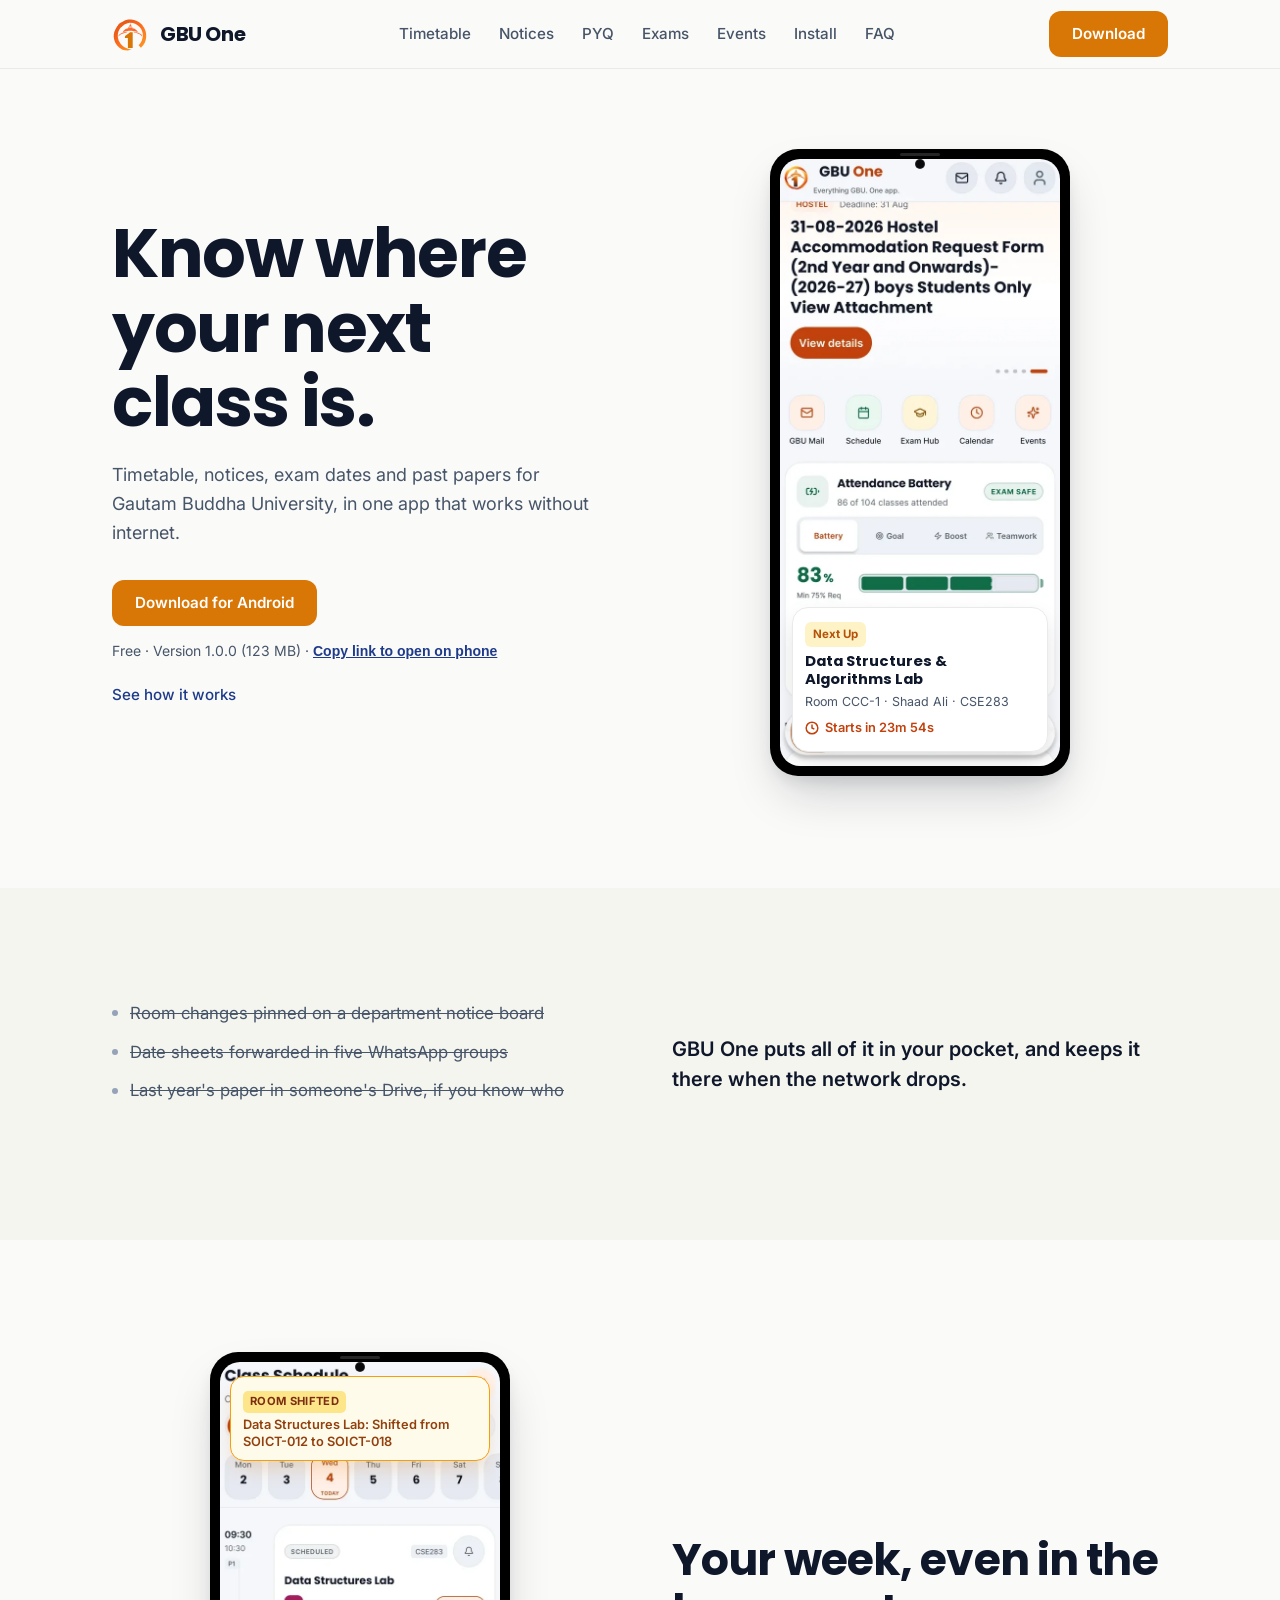
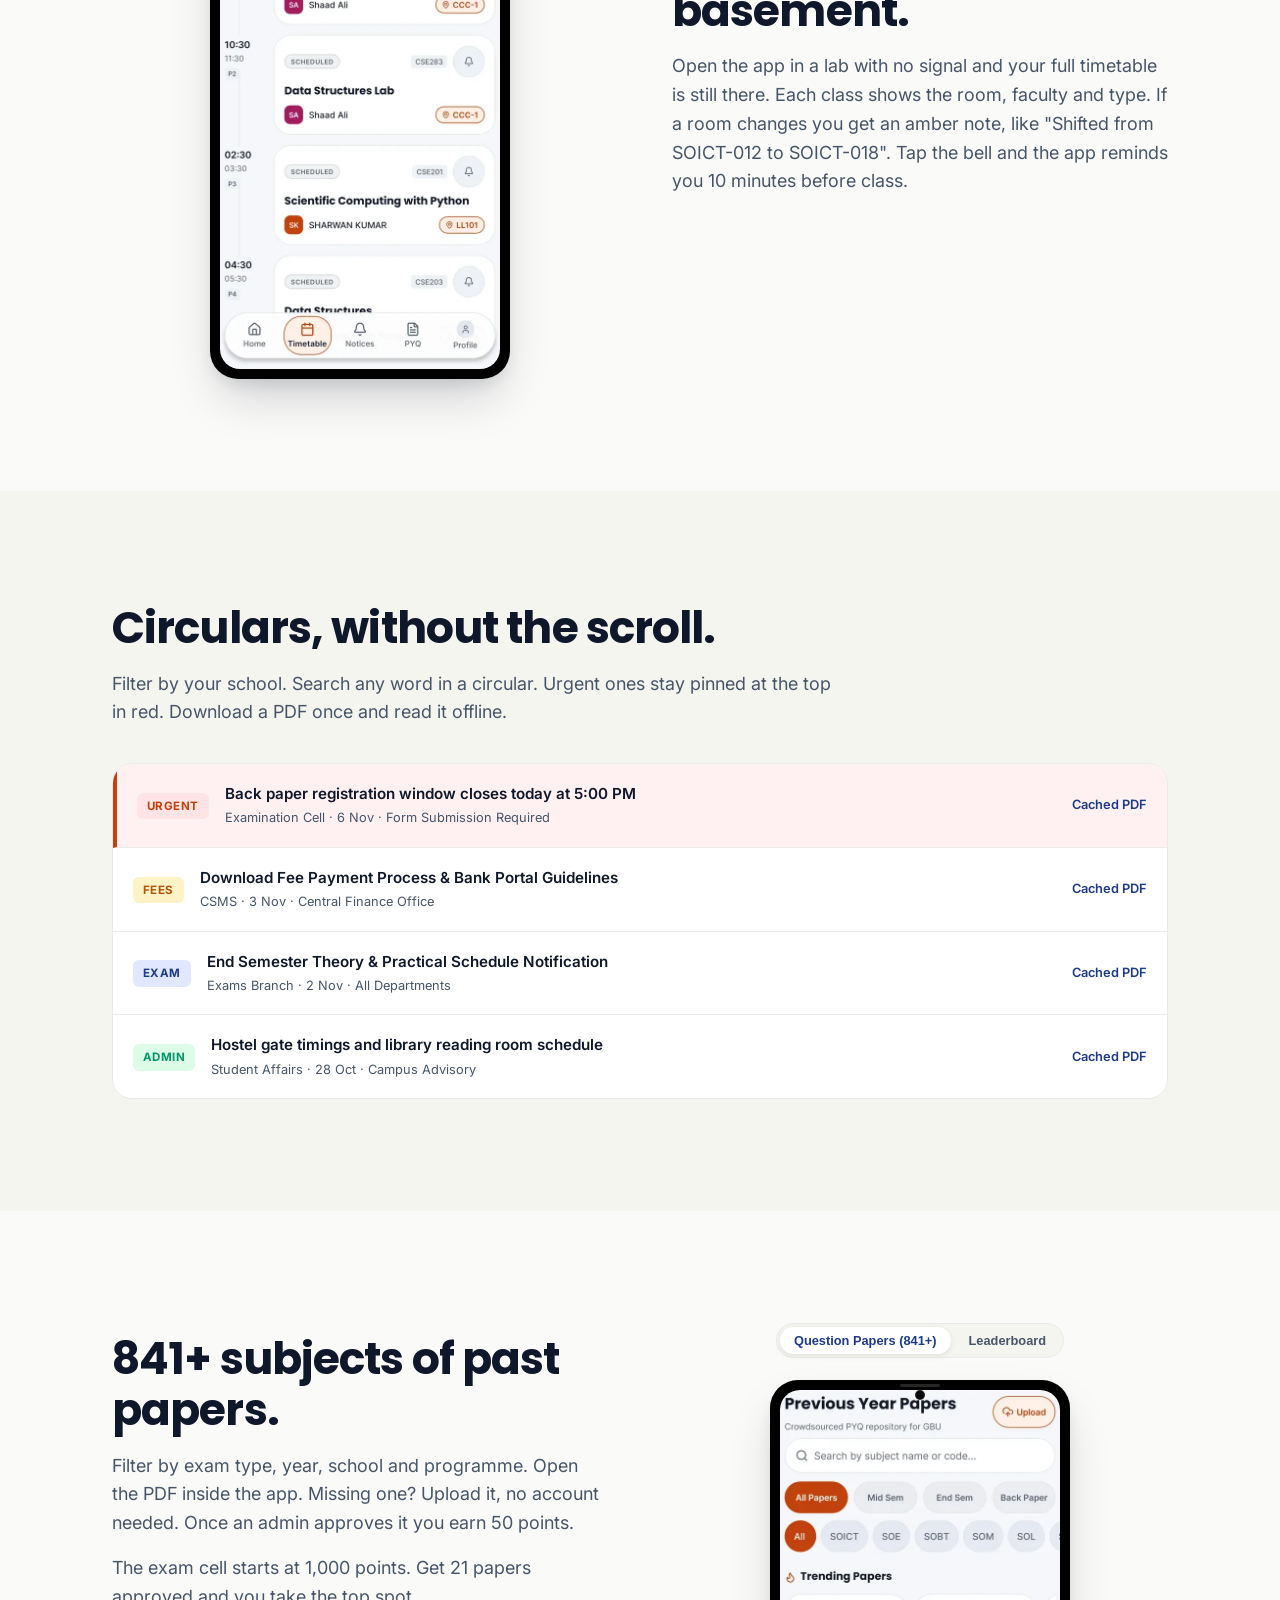
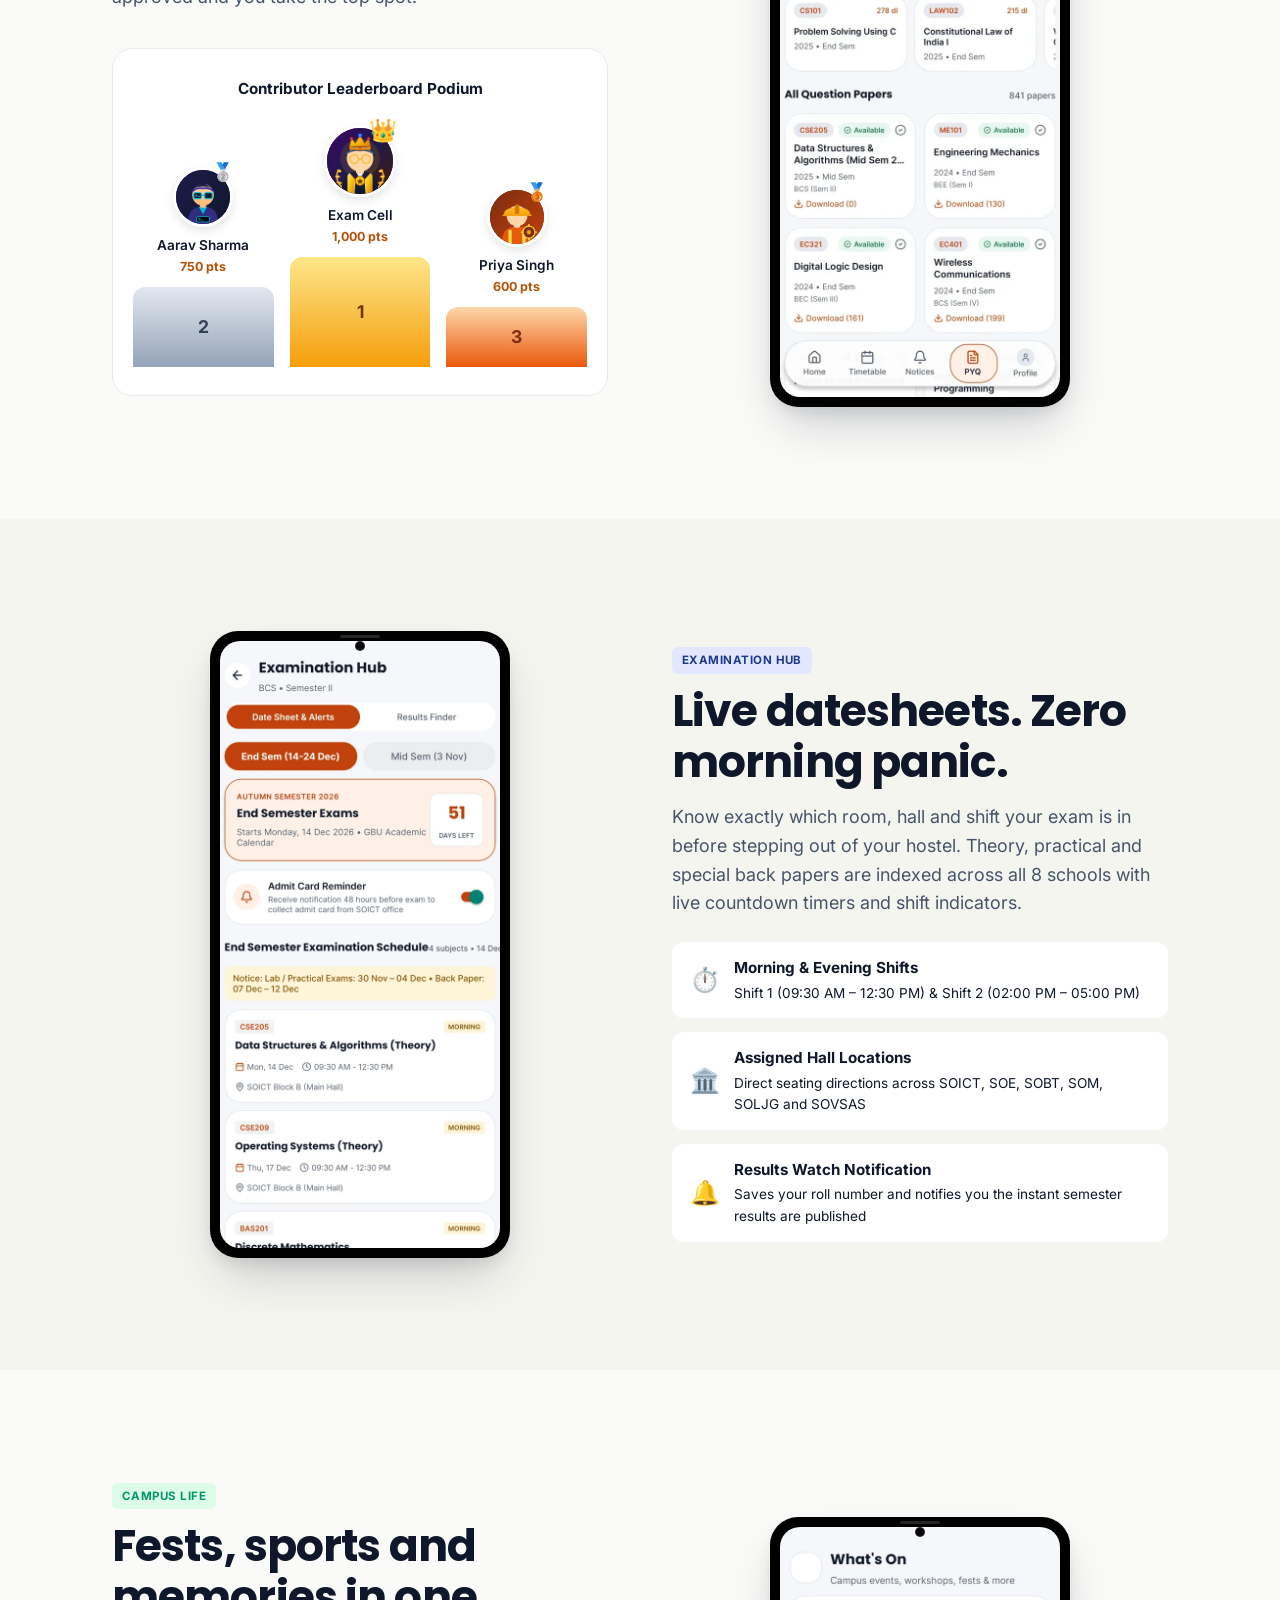
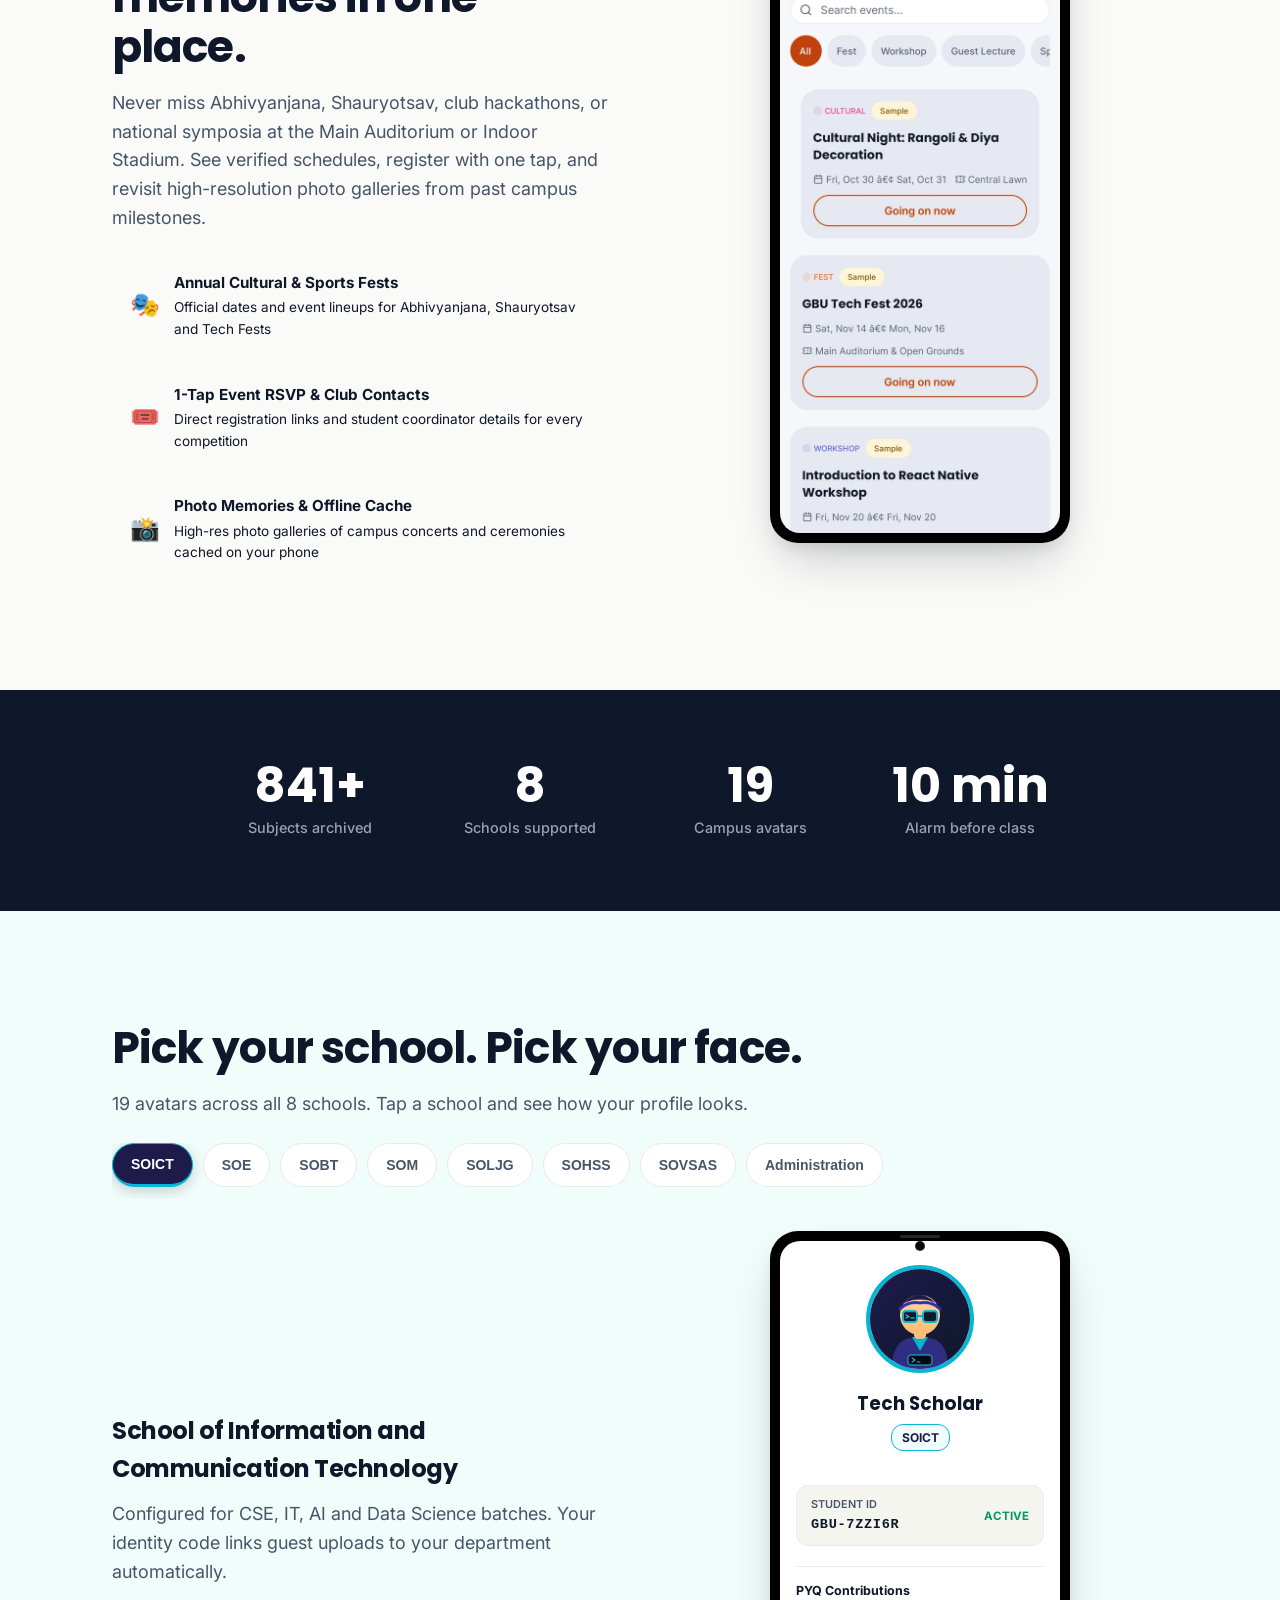
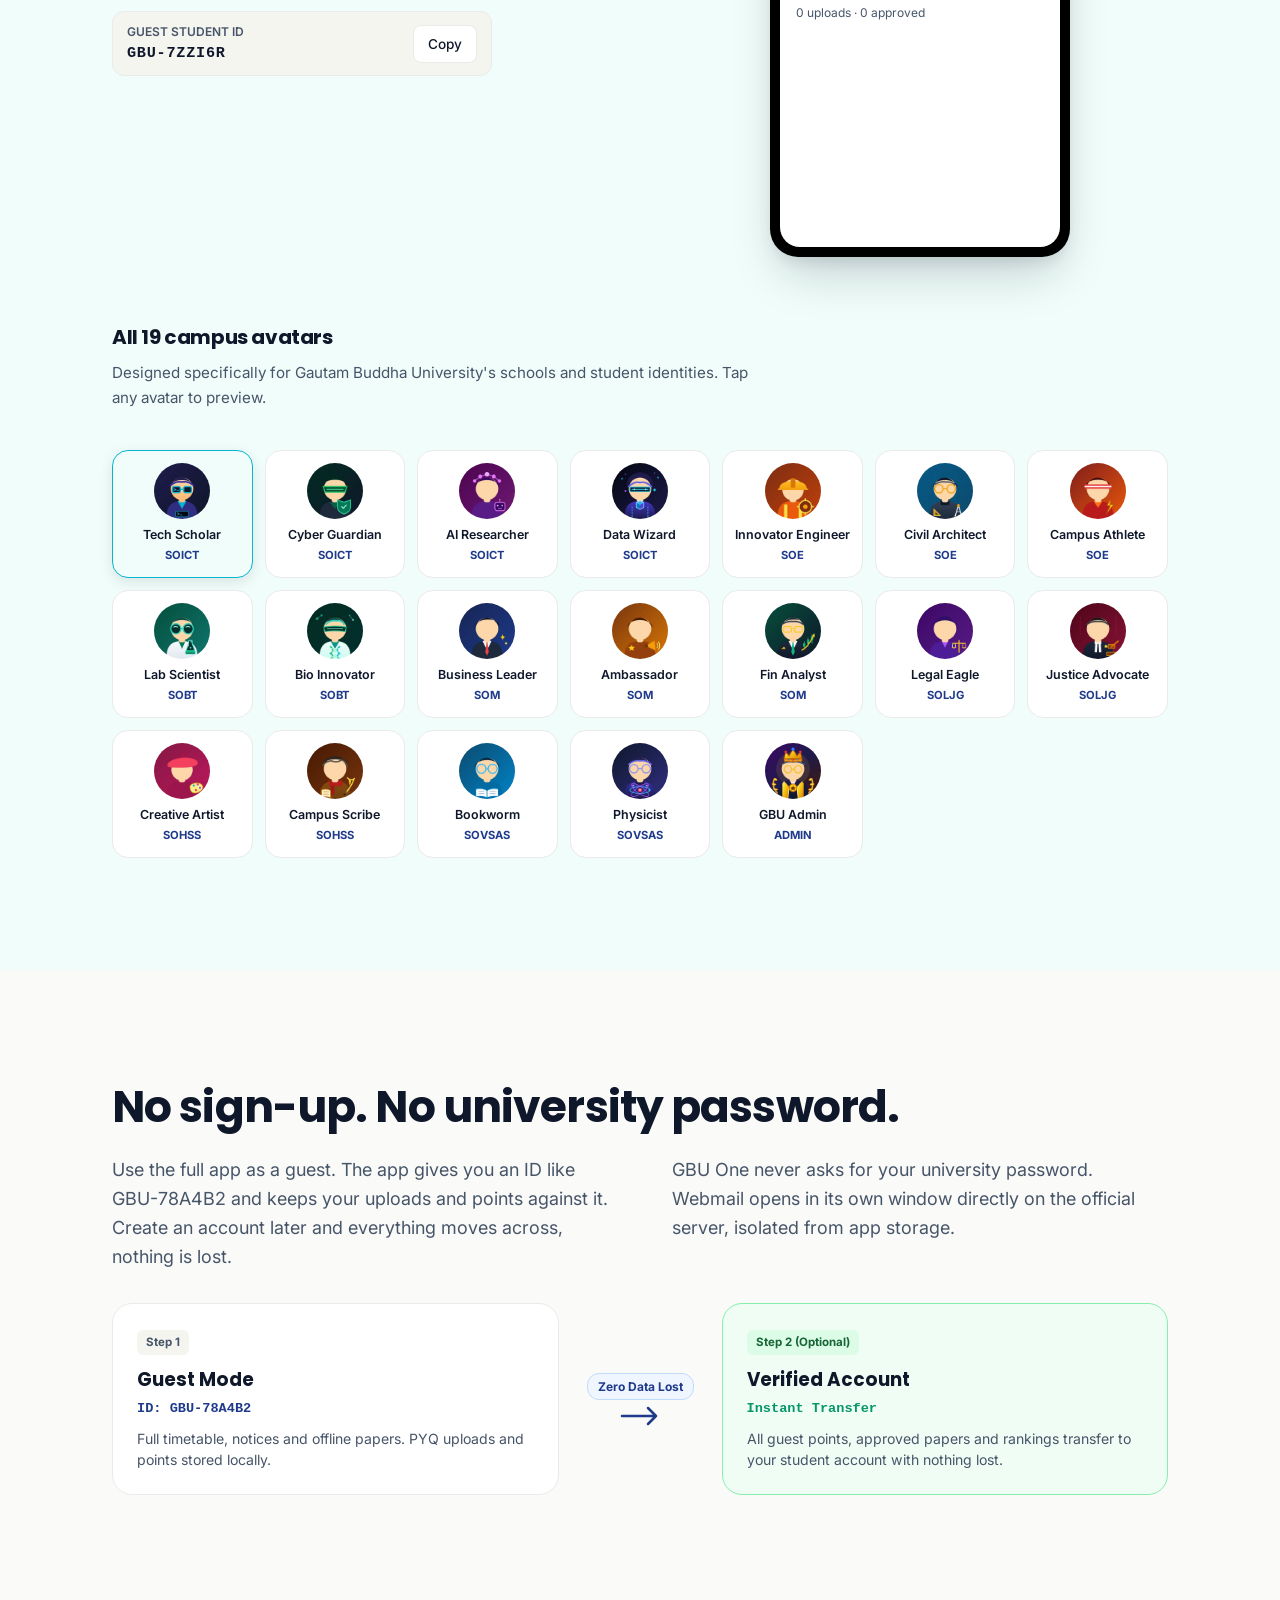
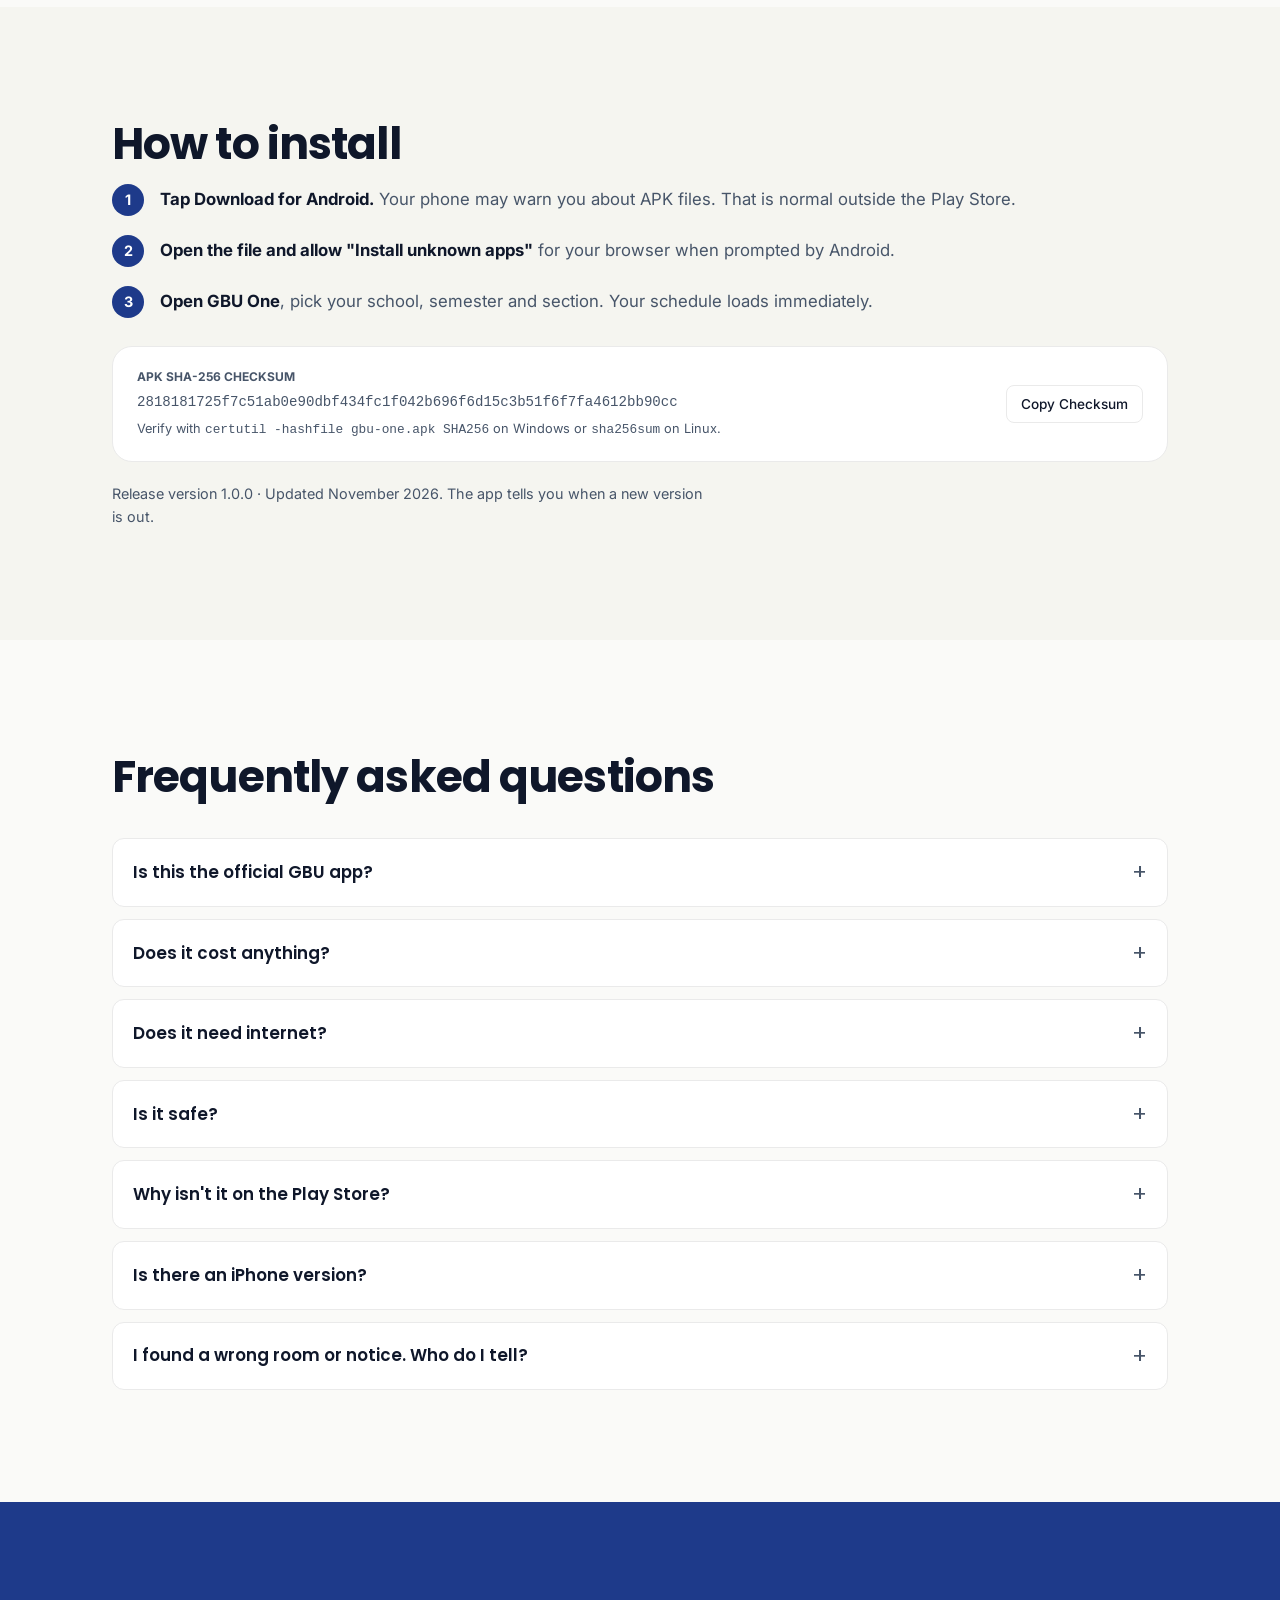
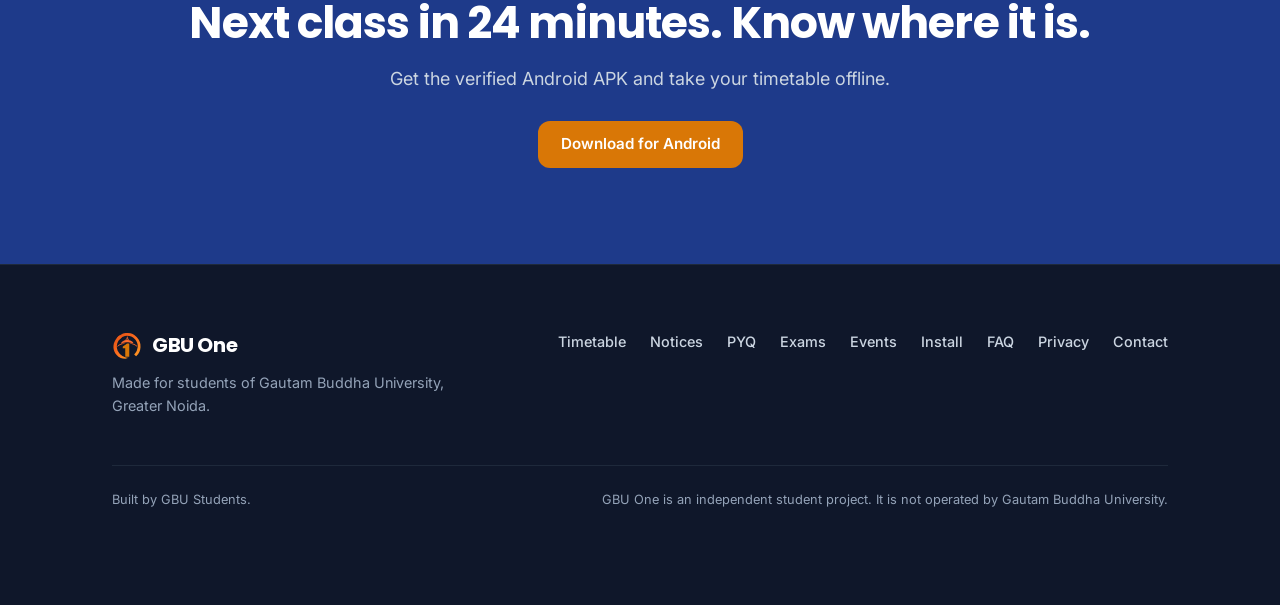
==== index.html @ 27fc6e48 "Initial commit: official GBU One responsive landing page" ====
<!DOCTYPE html>
<html lang="en">
<head>
  <meta charset="UTF-8">
  <meta name="viewport" content="width=device-width, initial-scale=1, viewport-fit=cover">
  <title>GBU One – timetable, notices and past papers for GBU students</title>
  <meta name="description" content="Timetable, notices, exam dates and past papers for Gautam Buddha University, in one offline-first Android app. Free, no sign-up needed.">
  
  <!-- Open Graph & Social -->
  <meta property="og:type" content="website">
  <meta property="og:title" content="GBU One – timetable, notices and past papers for GBU students">
  <meta property="og:description" content="Know where your next class is. Timetable, notices, exam dates and past papers for Gautam Buddha University.">
  <meta property="og:image" content="assets/og.png">
  <meta property="og:image:width" content="1200">
  <meta property="og:image:height" content="630">
  <meta name="twitter:card" content="summary_large_image">
  <meta name="twitter:title" content="GBU One – timetable, notices and past papers for GBU students">
  <meta name="twitter:description" content="Know where your next class is. Timetable, notices and past papers for GBU students that work without internet.">
  <meta name="twitter:image" content="assets/og.png">
  <meta name="theme-color" content="#0F172A">
  <link rel="icon" type="image/svg+xml" href="assets/favicon.svg">
  <link rel="apple-touch-icon" sizes="180x180" href="assets/apple-touch-icon.png">

  <!-- JSON-LD Structured Data -->
  <script type="application/ld+json">
  {
    "@context": "https://schema.org",
    "@type": "SoftwareApplication",
    "name": "GBU One",
    "operatingSystem": "Android",
    "applicationCategory": "EducationalApplication",
    "offers": {
      "@type": "Offer",
      "price": "0",
      "priceCurrency": "INR"
    },
    "description": "Student companion app for Gautam Buddha University (GBU), Greater Noida. Offline timetable, official circulars, exam dates, and past year question paper library."
  }
  </script>

  <!-- Typography: Poppins 600/700 & Inter 400/500 -->
  <link rel="preconnect" href="https://fonts.googleapis.com">
  <link rel="preconnect" href="https://fonts.gstatic.com" crossorigin>
  <link href="https://fonts.googleapis.com/css2?family=Inter:wght@400;500;600&family=Poppins:wght@600;700&display=swap" rel="stylesheet">

  <style>
    /* Design Tokens per docs/02_BRAND_AND_DESIGN_SYSTEM.md */
    :root {
      --bg: #FAFAF8;
      --bg-alt: #F5F5F0;
      --surface: #FFFFFF;
      --line: #EAEAEA;
      --ink: #0F172A;
      --ink-2: #475569;
      --ink-3: #94A3B8;
      --navy: #1E3A8A;
      --gold: #D97706;
      --gold-text: #B45309;
      --saffron: #F59E0B;
      --green: #059669;
      --brick: #C2410C;
      --school-accent: #06B6D4;
      --school-deep: #1E1B4B;
      --school-surface: #F0FDFA;
      --focus-ring: #1E3A8A;
      --radius-sm: 12px;
      --radius-card: 20px;
      --radius-phone: 28px;
      --font-heading: 'Poppins', system-ui, -apple-system, sans-serif;
      --font-body: 'Inter', system-ui, -apple-system, sans-serif;
    }

    /* CSS Reset */
    *, *::before, *::after {
      box-sizing: border-box;
      margin: 0;
      padding: 0;
    }

    html {
      scroll-behavior: smooth;
      background-color: var(--bg);
      color: var(--ink);
      font-family: var(--font-body);
      font-size: 16px;
      line-height: 1.6;
      -webkit-font-smoothing: antialiased;
      -moz-osx-font-smoothing: grayscale;
    }

    body {
      min-height: 100svh;
      overflow-x: hidden;
      background-color: var(--bg);
      display: flex;
      flex-direction: column;
    }

    /* Accessibility Skip Link */
    .skip-link {
      position: absolute;
      top: -60px;
      left: 16px;
      background: var(--navy);
      color: #FFFFFF;
      padding: 10px 18px;
      border-radius: var(--radius-sm);
      font-weight: 600;
      z-index: 9999;
      transition: top 0.2s ease;
      text-decoration: none;
    }
    .skip-link:focus {
      top: 16px;
      outline: 3px solid var(--saffron);
    }

    /* Focus States */
    a:focus-visible,
    button:focus-visible,
    summary:focus-visible,
    input:focus-visible,
    div[tabindex="0"]:focus-visible {
      outline: 3px solid var(--focus-ring);
      outline-offset: 2px;
    }

    /* Base Typography */
    h1, h2, h3 {
      font-family: var(--font-heading);
      letter-spacing: -0.02em;
      color: var(--ink);
      font-weight: 700;
      text-align: left;
    }

    h1 {
      font-size: clamp(2.5rem, 6vw, 4.25rem);
      line-height: 1.1;
      margin-bottom: 20px;
    }

    h2 {
      font-size: clamp(1.85rem, 4vw, 2.75rem);
      line-height: 1.15;
      margin-bottom: 16px;
    }

    p {
      color: var(--ink-2);
      max-width: 66ch;
      font-size: clamp(1rem, 1.8vw, 1.125rem);
      line-height: 1.6;
      text-align: left;
    }

    /* Container */
    .container {
      width: 100%;
      max-width: 1120px;
      margin-left: auto;
      margin-right: auto;
      padding-left: 20px;
      padding-right: 20px;
    }
    @media (min-width: 768px) {
      .container {
        padding-left: 32px;
        padding-right: 32px;
      }
    }

    /* Header */
    header.site-header {
      width: 100%;
      background: rgba(250, 250, 248, 0.94);
      backdrop-filter: blur(12px);
      -webkit-backdrop-filter: blur(12px);
      border-bottom: 1px solid var(--line);
      position: sticky;
      top: 0;
      z-index: 100;
    }
    .header-inner {
      display: flex;
      align-items: center;
      justify-content: space-between;
      height: 68px;
    }
    .brand-link {
      display: flex;
      align-items: center;
      gap: 12px;
      text-decoration: none;
      color: var(--ink);
    }
    .brand-logo-img {
      width: 36px;
      height: 36px;
      display: block;
    }
    .brand-name {
      font-family: var(--font-heading);
      font-weight: 700;
      font-size: 1.25rem;
      letter-spacing: -0.02em;
    }
    .nav-links {
      display: none;
      align-items: center;
      gap: 28px;
      list-style: none;
    }
    @media (min-width: 768px) {
      .nav-links {
        display: flex;
      }
    }
    .nav-links a {
      text-decoration: none;
      color: var(--ink-2);
      font-size: 0.95rem;
      font-weight: 500;
      transition: color 0.15s ease;
    }
    .nav-links a:hover {
      color: var(--navy);
    }
    .header-cta {
      display: flex;
      align-items: center;
      gap: 12px;
    }

    /* Buttons */
    .btn {
      display: inline-flex;
      align-items: center;
      justify-content: center;
      min-height: 44px;
      padding: 10px 22px;
      border-radius: var(--radius-sm);
      font-family: var(--font-body);
      font-size: 0.95rem;
      font-weight: 600;
      text-decoration: none;
      cursor: pointer;
      border: 1px solid transparent;
      transition: transform 120ms ease, background-color 120ms ease, opacity 120ms ease;
      user-select: none;
    }
    .btn:active {
      transform: scale(0.98);
    }
    .btn-gold {
      background-color: var(--gold);
      color: #FFFFFF;
    }
    .btn-gold:hover {
      background-color: var(--gold-text);
    }
    .btn-navy {
      background-color: var(--navy);
      color: #FFFFFF;
    }
    .btn-navy:hover {
      background-color: #172554;
    }
    .btn-ghost {
      background: transparent;
      border-color: var(--line);
      color: var(--navy);
    }
    .btn-ghost:hover {
      background: var(--bg-alt);
    }
    .btn-copy {
      min-height: 38px;
      padding: 6px 14px;
      font-size: 0.85rem;
      border-radius: 8px;
      background: #FFFFFF;
      border: 1px solid var(--line);
      color: var(--ink);
      font-weight: 500;
    }
    .btn-copy:hover {
      background: var(--bg-alt);
    }

    /* Layout Sections */
    section {
      padding-top: clamp(64px, 10vw, 112px);
      padding-bottom: clamp(64px, 10vw, 112px);
      position: relative;
    }
    .section-alt {
      background-color: var(--bg-alt);
    }

    /* 2-Column Split */
    .grid-split {
      display: grid;
      grid-template-columns: 1fr;
      gap: 40px;
      align-items: center;
    }
    @media (min-width: 900px) {
      .grid-split {
        grid-template-columns: 1fr 1fr;
        gap: 64px;
      }
      .grid-split.reverse-desktop > .split-text {
        order: 2;
      }
      .grid-split.reverse-desktop > .split-visual {
        order: 1;
      }
    }

    /* Hero Section */
    .hero-section {
      padding-top: clamp(40px, 8vw, 80px);
      padding-bottom: clamp(64px, 10vw, 112px);
    }
    .hero-meta {
      margin-top: 14px;
      font-size: 0.875rem;
      color: var(--ink-2);
    }
    .hero-sublinks {
      margin-top: 20px;
    }
    .hero-sublinks a {
      color: var(--navy);
      text-decoration: none;
      font-weight: 500;
      font-size: 0.95rem;
    }
    .hero-sublinks a:hover {
      text-decoration: underline;
    }

    /* Native Android CSS Phone Mockup */
    .phone-mockup-wrapper {
      display: flex;
      justify-content: center;
      align-items: center;
      width: 100%;
    }
    .phone-mockup {
      width: 100%;
      max-width: 300px;
      background: #000000;
      border-radius: var(--radius-phone);
      padding: 10px;
      box-shadow: 0 24px 50px -12px rgba(15, 23, 42, 0.22), 0 8px 16px -4px rgba(15, 23, 42, 0.1);
      position: relative;
    }
    .phone-speaker {
      position: absolute;
      top: 4px;
      left: 50%;
      transform: translateX(-50%);
      width: 40px;
      height: 3px;
      background: #262626;
      border-radius: 2px;
      z-index: 30;
      pointer-events: none;
    }
    .phone-notch {
      position: absolute;
      top: 10px;
      left: 50%;
      transform: translateX(-50%);
      width: 10px;
      height: 10px;
      background: #09090b;
      border: 1px solid rgba(255, 255, 255, 0.12);
      border-radius: 50%;
      z-index: 30;
      pointer-events: none;
    }
    .phone-screen {
      background: var(--surface);
      border-radius: calc(var(--radius-phone) - 8px);
      overflow: hidden;
      aspect-ratio: 9 / 19.5;
      display: flex;
      flex-direction: column;
      position: relative;
    }
    .phone-screen img {
      width: 100%;
      height: 100%;
      object-fit: cover;
      display: block;
    }

    /* Dynamic Hero Next Up Overlay Card */
    .next-up-overlay {
      position: absolute;
      bottom: 14px;
      left: 12px;
      right: 12px;
      background: #FFFFFF;
      border: 1px solid var(--line);
      border-radius: 16px;
      padding: 12px;
      box-shadow: 0 10px 25px -4px rgba(0, 0, 0, 0.15);
      z-index: 25;
      text-align: left;
    }
    .next-up-badge {
      display: inline-block;
      font-size: 0.72rem;
      font-weight: 700;
      color: var(--gold-text);
      background: #FEF3C7;
      padding: 3px 8px;
      border-radius: 6px;
      margin-bottom: 6px;
    }
    .next-up-title {
      font-family: var(--font-heading);
      font-size: 0.92rem;
      font-weight: 700;
      color: var(--ink);
      line-height: 1.2;
    }
    .next-up-meta {
      font-size: 0.78rem;
      color: var(--ink-2);
      margin-top: 4px;
    }
    .next-up-timer {
      font-family: var(--font-body);
      font-size: 0.8rem;
      font-weight: 600;
      color: var(--brick);
      margin-top: 6px;
      display: flex;
      align-items: center;
      gap: 6px;
    }

    /* Shifted Room Callout Overlay in Section 4 */
    .room-shift-callout {
      position: absolute;
      top: 14px;
      left: 10px;
      right: 10px;
      background: #FFFBEB;
      border: 1.5px solid var(--saffron);
      border-radius: 14px;
      padding: 10px 12px;
      box-shadow: 0 10px 20px -3px rgba(217, 119, 6, 0.22);
      z-index: 25;
      text-align: left;
    }
    .shift-tag {
      display: inline-block;
      font-size: 0.7rem;
      font-weight: 700;
      color: #7C2D12;
      background: #FDE68A;
      padding: 2px 7px;
      border-radius: 5px;
      text-transform: uppercase;
      letter-spacing: 0.03em;
      margin-bottom: 4px;
    }
    .shift-text {
      font-size: 0.8rem;
      font-weight: 600;
      color: #92400E;
      line-height: 1.3;
    }

    /* Section 3: Where things were */
    .problem-list {
      list-style: none;
      margin-bottom: 24px;
    }
    .problem-item {
      font-size: 1.05rem;
      color: var(--ink-2);
      text-decoration: line-through;
      margin-bottom: 12px;
      display: flex;
      align-items: center;
      gap: 12px;
    }
    .problem-item::before {
      content: "";
      width: 6px;
      height: 6px;
      border-radius: 50%;
      background: var(--ink-3);
      flex-shrink: 0;
    }
    .resolution-callout {
      font-size: 1.25rem;
      font-weight: 600;
      color: var(--ink);
      line-height: 1.5;
    }

    /* Section 5: Notices Table List */
    .notices-table-wrapper {
      margin-top: 36px;
      background: #FFFFFF;
      border: 1px solid var(--line);
      border-radius: var(--radius-card);
      overflow: hidden;
    }
    .notice-row {
      display: grid;
      grid-template-columns: auto 1fr auto;
      gap: 16px;
      align-items: center;
      padding: 18px 20px;
      border-bottom: 1px solid var(--line);
      text-align: left;
    }
    .notice-row:last-child {
      border-bottom: none;
    }
    .notice-row.urgent {
      background: #FFF1F2;
      border-left: 4px solid var(--brick);
    }
    .tag-badge {
      display: inline-block;
      font-size: 0.72rem;
      font-weight: 700;
      padding: 4px 10px;
      border-radius: 6px;
      text-transform: uppercase;
      letter-spacing: 0.04em;
    }
    .tag-urgent {
      background: #FFE4E6;
      color: var(--brick);
    }
    .tag-exam {
      background: #E0E7FF;
      color: var(--navy);
    }
    .tag-fee {
      background: #FEF3C7;
      color: var(--gold-text);
    }
    .tag-admin {
      background: #DCFCE7;
      color: var(--green);
    }
    .notice-title {
      font-weight: 600;
      color: var(--ink);
      font-size: 0.95rem;
    }
    .notice-meta {
      font-size: 0.8rem;
      color: var(--ink-2);
      margin-top: 2px;
    }
    .notice-action {
      font-size: 0.8rem;
      font-weight: 600;
      color: var(--navy);
      white-space: nowrap;
    }

    /* Section 6: Screen Switcher & PYQ Leaderboard Podium Graphic */
    .screen-toggle-pill {
      display: inline-flex;
      background: var(--bg-alt);
      border: 1px solid var(--line);
      border-radius: 20px;
      padding: 3px;
      gap: 4px;
      margin-bottom: 8px;
    }
    .screen-tab {
      border: none;
      background: transparent;
      padding: 6px 14px;
      border-radius: 16px;
      font-size: 0.8rem;
      font-weight: 600;
      color: var(--ink-2);
      cursor: pointer;
      transition: all 150ms ease;
    }
    .screen-tab.active {
      background: #FFFFFF;
      color: var(--navy);
      box-shadow: 0 2px 6px rgba(0, 0, 0, 0.08);
    }
    .podium-container {
      margin-top: 36px;
      background: #FFFFFF;
      border: 1px solid var(--line);
      border-radius: var(--radius-card);
      padding: 28px 20px;
      text-align: center;
    }
    .podium-row {
      display: flex;
      justify-content: center;
      align-items: flex-end;
      gap: 16px;
      margin-top: 24px;
    }
    .podium-step {
      display: flex;
      flex-direction: column;
      align-items: center;
      flex: 1;
      max-width: 150px;
    }
    .podium-avatar {
      width: 60px;
      height: 60px;
      border-radius: 50%;
      border: 3px solid #FFFFFF;
      box-shadow: 0 4px 10px rgba(0,0,0,0.1);
      margin-bottom: 8px;
      position: relative;
    }
    .podium-crown {
      position: absolute;
      top: -12px;
      right: -4px;
      font-size: 1.1rem;
    }
    .podium-name {
      font-size: 0.85rem;
      font-weight: 600;
      color: var(--ink);
      white-space: nowrap;
      overflow: hidden;
      text-overflow: ellipsis;
      max-width: 100%;
    }
    .podium-pts {
      font-size: 0.78rem;
      font-weight: 700;
      color: var(--gold-text);
    }
    .podium-bar {
      width: 100%;
      border-radius: 12px 12px 0 0;
      margin-top: 10px;
      display: flex;
      align-items: center;
      justify-content: center;
      font-weight: 700;
      font-size: 1.1rem;
    }
    .podium-bar.gold {
      height: 110px;
      background: linear-gradient(180deg, #FDE68A 0%, #F59E0B 100%);
      color: #78350F;
    }
    .podium-bar.silver {
      height: 80px;
      background: linear-gradient(180deg, #E2E8F0 0%, #94A3B8 100%);
      color: #334155;
    }
    .podium-bar.bronze {
      height: 60px;
      background: linear-gradient(180deg, #FED7AA 0%, #EA580C 100%);
      color: #7C2D12;
    }

    /* Section 7: Facts Band */
    .facts-band {
      background-color: var(--ink);
      color: #F8FAFC;
      text-align: center;
      padding-top: clamp(48px, 6vw, 72px);
      padding-bottom: clamp(48px, 6vw, 72px);
    }
    .facts-grid {
      display: grid;
      grid-template-columns: repeat(2, 1fr);
      gap: 32px 20px;
      max-width: 860px;
      margin: 0 auto;
    }
    @media (min-width: 768px) {
      .facts-grid {
        grid-template-columns: repeat(4, 1fr);
      }
    }
    .fact-item {
      text-align: center;
    }
    .fact-number {
      font-family: var(--font-heading);
      font-size: clamp(2rem, 4vw, 3rem);
      font-weight: 700;
      color: #FFFFFF;
      line-height: 1;
      margin-bottom: 6px;
    }
    .fact-label {
      font-size: 0.9rem;
      color: #94A3B8;
      font-weight: 500;
    }

    /* Section 8: Interactive School & Avatar Picker (The Memorable Moment) */
    .school-picker-section {
      background-color: var(--school-surface);
      transition: background-color 250ms ease;
    }
    .school-chips-container {
      display: flex;
      gap: 10px;
      overflow-x: auto;
      padding-bottom: 12px;
      scroll-snap-type: x mandatory;
      -webkit-overflow-scrolling: touch;
      margin-top: 24px;
      margin-bottom: 32px;
    }
    .school-chip {
      scroll-snap-align: start;
      white-space: nowrap;
      padding: 10px 18px;
      min-height: 44px;
      border-radius: 24px;
      background: #FFFFFF;
      border: 1px solid var(--line);
      font-size: 0.875rem;
      font-weight: 600;
      color: var(--ink-2);
      cursor: pointer;
      transition: all 250ms ease;
      display: inline-flex;
      align-items: center;
      gap: 8px;
    }
    .school-chip:hover {
      border-color: var(--school-accent);
      color: var(--ink);
    }
    /* WCAG AA/AAA High Contrast active state: Deep background + white text + accent border */
    .school-chip.active {
      background: var(--school-deep);
      color: #FFFFFF;
      border-color: var(--school-accent);
      border-bottom: 3px solid var(--school-accent);
      box-shadow: 0 4px 14px rgba(0, 0, 0, 0.18);
    }
    .school-chip:focus-visible {
      outline: 3px solid var(--navy);
    }

    /* Profile Card Inside Phone */
    .phone-profile-card {
      padding: 24px 16px;
      display: flex;
      flex-direction: column;
      align-items: center;
      height: 100%;
      background: #FFFFFF;
      text-align: center;
    }
    .profile-avatar-display {
      width: 108px;
      height: 108px;
      border-radius: 50%;
      border: 4px solid var(--school-accent);
      transition: border-color 250ms ease;
      overflow: hidden;
      margin-bottom: 16px;
      background: var(--bg-alt);
    }
    .profile-avatar-display img {
      width: 100%;
      height: 100%;
      object-fit: cover;
    }
    .profile-name {
      font-family: var(--font-heading);
      font-size: 1.15rem;
      font-weight: 700;
      color: var(--ink);
    }
    .profile-school-badge {
      font-size: 0.75rem;
      font-weight: 700;
      color: var(--school-deep);
      background: var(--school-surface);
      border: 1px solid var(--school-accent);
      padding: 3px 10px;
      border-radius: 12px;
      margin-top: 6px;
      margin-bottom: 18px;
      transition: all 250ms ease;
    }
    .student-id-box {
      width: 100%;
      background: var(--bg-alt);
      border: 1px solid var(--line);
      border-radius: 12px;
      padding: 10px 14px;
      display: flex;
      align-items: center;
      justify-content: space-between;
      gap: 8px;
    }
    .student-id-text {
      font-family: monospace;
      font-size: 0.95rem;
      font-weight: 700;
      letter-spacing: 0.05em;
      color: var(--ink);
    }

    /* Avatars Overview Grid - Interactive */
    .avatars-overview-grid {
      display: grid;
      grid-template-columns: repeat(auto-fill, minmax(130px, 1fr));
      gap: 12px;
      margin-top: 40px;
    }
    .avatar-mini-card {
      background: #FFFFFF;
      border: 1.5px solid var(--line);
      border-radius: 16px;
      padding: 12px 8px;
      text-align: center;
      display: flex;
      flex-direction: column;
      align-items: center;
      cursor: pointer;
      transition: transform 140ms ease, border-color 140ms ease, box-shadow 140ms ease;
    }
    .avatar-mini-card:hover {
      transform: translateY(-2px);
      border-color: var(--school-accent);
      box-shadow: 0 6px 16px rgba(0, 0, 0, 0.08);
    }
    .avatar-mini-card:active {
      transform: scale(0.97);
    }
    .avatar-mini-card.active {
      border-color: var(--school-accent);
      background: var(--school-surface);
      box-shadow: 0 4px 14px rgba(0, 0, 0, 0.1);
    }
    .avatar-mini-card img {
      width: 56px;
      height: 56px;
      border-radius: 50%;
      margin-bottom: 6px;
      object-fit: cover;
    }
    .avatar-mini-name {
      font-size: 0.78rem;
      font-weight: 600;
      color: var(--ink);
      white-space: nowrap;
      overflow: hidden;
      text-overflow: ellipsis;
      max-width: 100%;
    }
    .avatar-mini-school {
      font-size: 0.7rem;
      font-weight: 700;
      color: var(--navy);
      margin-top: 2px;
    }

    /* Section 9: Responsive Privacy Flow Cards */
    .guest-flow-wrapper {
      margin-top: 32px;
      display: flex;
      flex-direction: column;
      gap: 16px;
      align-items: center;
    }
    @media (min-width: 768px) {
      .guest-flow-wrapper {
        flex-direction: row;
        justify-content: space-between;
        align-items: stretch;
      }
    }
    .flow-card {
      flex: 1;
      width: 100%;
      background: #FFFFFF;
      border: 1px solid var(--line);
      border-radius: var(--radius-card);
      padding: 24px;
      text-align: left;
    }
    .flow-card.flow-verified {
      border-color: #86EFAC;
      background: #F0FDF4;
    }
    .flow-pill {
      display: inline-block;
      font-size: 0.72rem;
      font-weight: 700;
      color: var(--ink-2);
      background: var(--bg-alt);
      padding: 3px 9px;
      border-radius: 6px;
      margin-bottom: 10px;
    }
    .flow-pill-verified {
      color: #166534;
      background: #DCFCE7;
    }
    .flow-title {
      font-family: var(--font-heading);
      font-size: 1.15rem;
      font-weight: 700;
      color: var(--ink);
      margin-bottom: 4px;
    }
    .flow-code {
      font-family: monospace;
      font-size: 0.85rem;
      font-weight: 700;
      color: var(--navy);
      margin-bottom: 8px;
    }
    .flow-desc {
      font-size: 0.88rem;
      color: var(--ink-2);
      line-height: 1.5;
    }
    .flow-arrow-container {
      display: flex;
      flex-direction: column;
      align-items: center;
      justify-content: center;
      gap: 6px;
      color: var(--navy);
      padding: 8px 12px;
    }
    .flow-arrow-badge {
      font-size: 0.75rem;
      font-weight: 700;
      background: #EFF6FF;
      color: var(--navy);
      border: 1px solid #BFDBFE;
      padding: 3px 10px;
      border-radius: 12px;
      white-space: nowrap;
    }
    @media (max-width: 767px) {
      .flow-arrow-icon {
        transform: rotate(90deg);
      }
    }

    /* Section 10: Install Steps */
    .install-list {
      list-style: none;
      counter-reset: install-counter;
      margin-bottom: 32px;
    }
    .install-item {
      counter-increment: install-counter;
      position: relative;
      padding-left: 48px;
      margin-bottom: 24px;
      font-size: 1.05rem;
      color: var(--ink-2);
    }
    .install-item::before {
      content: counter(install-counter);
      position: absolute;
      left: 0;
      top: -2px;
      width: 32px;
      height: 32px;
      border-radius: 50%;
      background: var(--navy);
      color: #FFFFFF;
      font-weight: 700;
      font-size: 0.9rem;
      display: flex;
      align-items: center;
      justify-content: center;
    }
    .install-item strong {
      color: var(--ink);
    }
    .checksum-box {
      background: #FFFFFF;
      border: 1px solid var(--line);
      border-radius: var(--radius-card);
      padding: 20px 24px;
      display: flex;
      flex-direction: column;
      gap: 12px;
    }
    @media (min-width: 768px) {
      .checksum-box {
        flex-direction: row;
        align-items: center;
        justify-content: space-between;
      }
    }
    .checksum-code {
      font-family: monospace;
      font-size: 0.88rem;
      word-break: break-all;
      color: var(--ink-2);
    }

    /* Section 11: FAQ Accordions */
    .faq-list {
      display: flex;
      flex-direction: column;
      gap: 12px;
      margin-top: 36px;
    }
    details.faq-item {
      background: #FFFFFF;
      border: 1px solid var(--line);
      border-radius: var(--radius-sm);
      padding: 16px 20px;
      transition: border-color 0.15s ease;
    }
    details.faq-item[open] {
      border-color: var(--navy);
    }
    summary.faq-question {
      font-family: var(--font-heading);
      font-weight: 600;
      font-size: 1.05rem;
      color: var(--ink);
      cursor: pointer;
      list-style: none;
      display: flex;
      align-items: center;
      justify-content: space-between;
      user-select: none;
    }
    summary.faq-question::-webkit-details-marker {
      display: none;
    }
    summary.faq-question::after {
      content: "+";
      font-size: 1.35rem;
      font-weight: 400;
      color: var(--ink-2);
      transition: transform 0.2s ease;
    }
    details.faq-item[open] summary.faq-question::after {
      content: "−";
    }
    .faq-answer {
      margin-top: 12px;
      color: var(--ink-2);
      font-size: 0.95rem;
      line-height: 1.6;
    }

    /* Section 12: Closing CTA */
    .closing-band {
      background-color: var(--navy);
      color: #FFFFFF;
      text-align: center;
      padding-top: clamp(64px, 8vw, 96px);
      padding-bottom: clamp(64px, 8vw, 96px);
    }
    .closing-band h2 {
      color: #FFFFFF;
      margin-bottom: 16px;
      text-align: center;
    }
    .closing-band p {
      color: #CBD5E1;
      margin: 0 auto 28px auto;
      text-align: center;
    }

    /* Section 13: Footer */
    footer.site-footer {
      background: #0F172A;
      color: #94A3B8;
      padding-top: 64px;
      padding-bottom: 96px;
      border-top: 1px solid #1E293B;
    }
    .footer-top {
      display: flex;
      flex-direction: column;
      gap: 32px;
      margin-bottom: 48px;
    }
    @media (min-width: 768px) {
      .footer-top {
        flex-direction: row;
        justify-content: space-between;
        align-items: flex-start;
      }
    }
    .footer-brand {
      max-width: 380px;
    }
    .footer-brand .brand-name {
      color: #FFFFFF;
    }
    .footer-brand p {
      color: #94A3B8;
      font-size: 0.9rem;
      margin-top: 10px;
    }
    .footer-nav {
      display: flex;
      gap: 24px;
      list-style: none;
    }
    .footer-nav a {
      color: #CBD5E1;
      text-decoration: none;
      font-size: 0.9rem;
      font-weight: 500;
    }
    .footer-nav a:hover {
      color: #FFFFFF;
    }
    .footer-bottom {
      border-top: 1px solid #1E293B;
      padding-top: 24px;
      display: flex;
      flex-direction: column;
      gap: 12px;
      font-size: 0.8rem;
    }
    @media (min-width: 768px) {
      .footer-bottom {
        flex-direction: row;
        justify-content: space-between;
        align-items: center;
      }
    }

    /* Sticky Bottom Download Bar on Mobile */
    .sticky-download-bar {
      position: fixed;
      bottom: 0;
      left: 0;
      right: 0;
      height: 64px;
      padding: 0 20px;
      padding-bottom: env(safe-area-inset-bottom);
      background: rgba(15, 23, 42, 0.96);
      backdrop-filter: blur(12px);
      -webkit-backdrop-filter: blur(12px);
      display: flex;
      align-items: center;
      justify-content: space-between;
      z-index: 999;
      transform: translateY(100%);
      transition: transform 250ms ease;
      border-top: 1px solid rgba(255, 255, 255, 0.1);
    }
    .sticky-download-bar.visible {
      transform: translateY(0);
    }
    .sticky-brand {
      display: flex;
      align-items: center;
      gap: 10px;
      color: #FFFFFF;
      font-family: var(--font-heading);
      font-size: 1rem;
      font-weight: 700;
    }
    .sticky-brand img {
      width: 24px;
      height: 24px;
    }
    .sticky-download-bar .btn {
      min-height: 40px;
      padding: 6px 18px;
      font-size: 0.875rem;
    }
    @media (min-width: 900px) {
      .sticky-download-bar {
        display: none !important;
      }
    }

    /* Toast Notification for Clipboard */
    .toast-msg {
      position: fixed;
      bottom: 80px;
      left: 50%;
      transform: translateX(-50%) translateY(20px);
      background: #0F172A;
      color: #FFFFFF;
      padding: 10px 20px;
      border-radius: 20px;
      font-size: 0.85rem;
      font-weight: 600;
      pointer-events: none;
      opacity: 0;
      transition: opacity 200ms ease, transform 200ms ease;
      z-index: 10000;
      box-shadow: 0 8px 24px rgba(0, 0, 0, 0.2);
    }
    .toast-msg.show {
      opacity: 1;
      transform: translateX(-50%) translateY(0);
    }

    /* Motion Accessibility */
    @media (prefers-reduced-motion: reduce) {
      *, *::before, *::after {
        animation-duration: 0.01ms !important;
        animation-iteration-count: 1 !important;
        transition-duration: 0.01ms !important;
        scroll-behavior: auto !important;
      }
    }
  </style>
</head>
<body>

  <!-- Accessibility Skip Link -->
  <a href="#main-content" class="skip-link">Skip to main content</a>

  <!-- 1. Header -->
  <header class="site-header">
    <div class="container header-inner">
      <a href="#" class="brand-link" aria-label="GBU One Home">
        <img src="assets/logo.svg" alt="GBU One logo" class="brand-logo-img" width="36" height="36">
        <span class="brand-name">GBU One</span>
      </a>

      <nav aria-label="Main Navigation">
        <ul class="nav-links">
          <li><a href="#timetable">Timetable</a></li>
          <li><a href="#notices">Notices</a></li>
          <li><a href="#pyq">PYQ</a></li>
          <li><a href="#exams">Exams</a></li>
          <li><a href="#events">Events</a></li>
          <li><a href="#install">Install</a></li>
          <li><a href="#faq">FAQ</a></li>
        </ul>
      </nav>

      <div class="header-cta">
        <a href="#download-anchor" class="btn btn-gold action-download-btn" id="headerDownloadBtn">Download</a>
      </div>
    </div>
  </header>

  <main id="main-content">

    <!-- 2. Hero Section -->
    <section class="hero-section" id="hero">
      <div class="container">
        <div class="grid-split">
          <div class="split-text">
            <h1>Know where your next class is.</h1>
            <p>Timetable, notices, exam dates and past papers for Gautam Buddha University, in one app that works without internet.</p>
            
            <div style="margin-top: 32px;" id="heroActionWrapper">
              <a href="assets/gbu-one-latest-release.apk" class="btn btn-gold action-download-btn" id="heroDownloadBtn" download>Download for Android</a>
              <div class="hero-meta" id="heroMetaText">Free. Version 1.0.0 · 123 MB · No sign-up needed</div>
            </div>

            <div class="hero-sublinks">
              <a href="#timetable">See how it works</a>
            </div>
          </div>

          <div class="split-visual">
            <div class="phone-mockup-wrapper">
              <div class="phone-mockup">
                <div class="phone-speaker"></div>
                <div class="phone-notch"></div>
                <div class="phone-screen">
                  <img src="assets/shot-home.webp" alt="GBU One home screen showing attendance battery and quick schedule shortcuts" width="600" height="1240" fetchpriority="high">
                  
                  <!-- Live Ticking Next Up Card Overlay -->
                  <div class="next-up-overlay" id="nextUpCard" aria-live="polite">
                    <div class="next-up-badge">Next Up</div>
                    <div class="next-up-title">Data Structures &amp; Algorithms Lab</div>
                    <div class="next-up-meta">Room CCC-1 · Shaad Ali · CSE283</div>
                    <div class="next-up-timer" id="heroTimerCountdown">
                      <svg width="14" height="14" viewBox="0 0 24 24" fill="none" stroke="currentColor" stroke-width="2.5"><circle cx="12" cy="12" r="10"/><polyline points="12 6 12 12 16 14"/></svg>
                      <span id="countdownText">Starts in 24 minutes</span>
                    </div>
                  </div>
                </div>
              </div>
            </div>
          </div>
        </div>
      </div>
    </section>

    <!-- 3. Where things were -->
    <section class="section-alt" id="problem">
      <div class="container">
        <div class="grid-split">
          <div>
            <ul class="problem-list" aria-label="Common campus communication issues">
              <li class="problem-item">Room changes pinned on a department notice board</li>
              <li class="problem-item">Date sheets forwarded in five WhatsApp groups</li>
              <li class="problem-item">Last year's paper in someone's Drive, if you know who</li>
            </ul>
          </div>
          <div>
            <div class="resolution-callout">
              GBU One puts all of it in your pocket, and keeps it there when the network drops.
            </div>
          </div>
        </div>
      </div>
    </section>

    <!-- 4. Timetable and alarms -->
    <section id="timetable">
      <div class="container">
        <div class="grid-split reverse-desktop">
          <div class="split-text">
            <h2>Your week, even in the basement.</h2>
            <p>Open the app in a lab with no signal and your full timetable is still there. Each class shows the room, faculty and type. If a room changes you get an amber note, like "Shifted from SOICT-012 to SOICT-018". Tap the bell and the app reminds you 10 minutes before class.</p>
          </div>
          <div class="split-visual">
            <div class="phone-mockup-wrapper">
              <div class="phone-mockup">
                <div class="phone-speaker"></div>
                <div class="phone-notch"></div>
                <div class="phone-screen">
                  <img src="assets/shot-timetable.webp" alt="GBU One timetable screen showing scheduled classes with room codes and alarm triggers" width="600" height="1240" loading="lazy">
                  <!-- Shifted room note per specification -->
                  <div class="room-shift-callout" role="note" aria-label="Room shift alert">
                    <span class="shift-tag">Room Shifted</span>
                    <div class="shift-text">Data Structures Lab: Shifted from SOICT-012 to SOICT-018</div>
                  </div>
                </div>
              </div>
            </div>
          </div>
        </div>
      </div>
    </section>

    <!-- 5. Notices -->
    <section class="section-alt" id="notices">
      <div class="container">
        <h2>Circulars, without the scroll.</h2>
        <p>Filter by your school. Search any word in a circular. Urgent ones stay pinned at the top in red. Download a PDF once and read it offline.</p>
        
        <div class="notices-table-wrapper" role="region" aria-label="Official GBU Circulars and Notices">
          <!-- Pinned Urgent Notice -->
          <div class="notice-row urgent">
            <div>
              <span class="tag-badge tag-urgent">Urgent</span>
            </div>
            <div>
              <div class="notice-title">Back paper registration window closes today at 5:00 PM</div>
              <div class="notice-meta">Examination Cell · 6 Nov · Form Submission Required</div>
            </div>
            <div class="notice-action">Cached PDF</div>
          </div>

          <!-- Fee Notice -->
          <div class="notice-row">
            <div>
              <span class="tag-badge tag-fee">Fees</span>
            </div>
            <div>
              <div class="notice-title">Download Fee Payment Process &amp; Bank Portal Guidelines</div>
              <div class="notice-meta">CSMS · 3 Nov · Central Finance Office</div>
            </div>
            <div class="notice-action">Cached PDF</div>
          </div>

          <!-- Academic Exam Notice -->
          <div class="notice-row">
            <div>
              <span class="tag-badge tag-exam">Exam</span>
            </div>
            <div>
              <div class="notice-title">End Semester Theory &amp; Practical Schedule Notification</div>
              <div class="notice-meta">Exams Branch · 2 Nov · All Departments</div>
            </div>
            <div class="notice-action">Cached PDF</div>
          </div>

          <!-- Central Admin Notice -->
          <div class="notice-row">
            <div>
              <span class="tag-badge tag-admin">Admin</span>
            </div>
            <div>
              <div class="notice-title">Hostel gate timings and library reading room schedule</div>
              <div class="notice-meta">Student Affairs · 28 Oct · Campus Advisory</div>
            </div>
            <div class="notice-action">Cached PDF</div>
          </div>
        </div>
      </div>
    </section>

    <!-- 6. Past year papers -->
    <section id="pyq">
      <div class="container">
        <div class="grid-split">
          <div class="split-text">
            <h2>841+ subjects of past papers.</h2>
            <p>Filter by exam type, year, school and programme. Open the PDF inside the app. Missing one? Upload it, no account needed. Once an admin approves it you earn 50 points.</p>
            
            <p style="margin-top: 16px;">The exam cell starts at 1,000 points. Get 21 papers approved and you take the top spot.</p>

            <!-- CSS Leaderboard Podium -->
            <div class="podium-container" aria-label="Top PYQ Contributors Leaderboard Podium">
              <div style="font-weight: 700; font-size: 0.95rem; color: var(--ink);">Contributor Leaderboard Podium</div>
              <div class="podium-row">
                <!-- Rank 2: Silver -->
                <div class="podium-step">
                  <div class="podium-avatar" style="background: #1E1B4B;">
                    <img src="assets/avatar-tech-scholar.webp" alt="Aarav Sharma avatar" width="60" height="60" style="border-radius:50%; width:100%; height:100%;">
                    <span class="podium-crown">🥈</span>
                  </div>
                  <div class="podium-name">Aarav Sharma</div>
                  <div class="podium-pts">750 pts</div>
                  <div class="podium-bar silver">2</div>
                </div>

                <!-- Rank 1: Gold Crown -->
                <div class="podium-step">
                  <div class="podium-avatar" style="background: #3B0764; width: 72px; height: 72px;">
                    <img src="assets/avatar-gbu-admin.webp" alt="GBU Exam Cell Admin avatar" width="72" height="72" style="border-radius:50%; width:100%; height:100%;">
                    <span class="podium-crown" style="top: -16px; font-size: 1.4rem;">👑</span>
                  </div>
                  <div class="podium-name">Exam Cell</div>
                  <div class="podium-pts" style="color: #B45309;">1,000 pts</div>
                  <div class="podium-bar gold">1</div>
                </div>

                <!-- Rank 3: Bronze -->
                <div class="podium-step">
                  <div class="podium-avatar" style="background: #7C2D12;">
                    <img src="assets/avatar-engineer.webp" alt="Priya Singh avatar" width="60" height="60" style="border-radius:50%; width:100%; height:100%;">
                    <span class="podium-crown">🥉</span>
                  </div>
                  <div class="podium-name">Priya Singh</div>
                  <div class="podium-pts">600 pts</div>
                  <div class="podium-bar bronze">3</div>
                </div>
              </div>
            </div>
          </div>

          <div class="split-visual">
            <div class="phone-mockup-wrapper" style="flex-direction: column; align-items: center; gap: 14px;">
              <!-- Screen Switcher Tabs for Past Papers & Leaderboard -->
              <div class="screen-toggle-pill" role="tablist" aria-label="Preview PYQ screens">
                <button type="button" class="screen-tab active" id="tabPyqList" role="tab" aria-selected="true">Question Papers (841+)</button>
                <button type="button" class="screen-tab" id="tabLeaderboard" role="tab" aria-selected="false">Leaderboard</button>
              </div>

              <div class="phone-mockup">
                <div class="phone-speaker"></div>
                <div class="phone-notch"></div>
                <div class="phone-screen">
                  <img src="assets/shot-pyq.webp" id="pyqScreenImg" alt="GBU One PYQ repository screen showing 841 question papers with filter tags and download options" width="600" height="1240" loading="lazy">
                </div>
              </div>
            </div>
          </div>
        </div>
      </div>
    </section>

    <!-- 7. Exam Datesheets & Results Watch -->
    <section class="section-alt" id="exams">
      <div class="container">
        <div class="grid-split reverse-desktop">
          <div class="split-text">
            <span class="tag-badge tag-exam" style="margin-bottom: 12px;">Examination Hub</span>
            <h2>Live datesheets. Zero morning panic.</h2>
            <p>Know exactly which room, hall and shift your exam is in before stepping out of your hostel. Theory, practical and special back papers are indexed across all 8 schools with live countdown timers and shift indicators.</p>
            
            <div style="margin-top: 24px; display: grid; gap: 14px;">
              <div style="background: var(--surface); border: 1px solid var(--border); border-radius: 12px; padding: 14px 18px; display: flex; align-items: center; gap: 14px;">
                <div style="font-size: 1.5rem;" aria-hidden="true">⏱️</div>
                <div>
                  <div style="font-weight: 700; color: var(--ink); font-size: 0.95rem;">Morning &amp; Evening Shifts</div>
                  <div style="font-size: 0.85rem; color: var(--slate); margin-top: 2px;">Shift 1 (09:30 AM – 12:30 PM) &amp; Shift 2 (02:00 PM – 05:00 PM)</div>
                </div>
              </div>
              <div style="background: var(--surface); border: 1px solid var(--border); border-radius: 12px; padding: 14px 18px; display: flex; align-items: center; gap: 14px;">
                <div style="font-size: 1.5rem;" aria-hidden="true">🏛️</div>
                <div>
                  <div style="font-weight: 700; color: var(--ink); font-size: 0.95rem;">Assigned Hall Locations</div>
                  <div style="font-size: 0.85rem; color: var(--slate); margin-top: 2px;">Direct seating directions across SOICT, SOE, SOBT, SOM, SOLJG and SOVSAS</div>
                </div>
              </div>
              <div style="background: var(--surface); border: 1px solid var(--border); border-radius: 12px; padding: 14px 18px; display: flex; align-items: center; gap: 14px;">
                <div style="font-size: 1.5rem;" aria-hidden="true">🔔</div>
                <div>
                  <div style="font-weight: 700; color: var(--ink); font-size: 0.95rem;">Results Watch Notification</div>
                  <div style="font-size: 0.85rem; color: var(--slate); margin-top: 2px;">Saves your roll number and notifies you the instant semester results are published</div>
                </div>
              </div>
            </div>
          </div>

          <div class="split-visual">
            <div class="phone-mockup-wrapper">
              <div class="phone-mockup">
                <div class="phone-speaker"></div>
                <div class="phone-notch"></div>
                <div class="phone-screen">
                  <img src="assets/shot-exams.webp" alt="GBU One Exam Hub screen showing datesheet timetable with live countdowns and hall allocations" width="600" height="1240" loading="lazy">
                </div>
              </div>
            </div>
          </div>
        </div>
      </div>
    </section>

    <!-- 8. Campus Life, Events & Memories Hub -->
    <section id="events">
      <div class="container">
        <div class="grid-split">
          <div class="split-text">
            <span class="tag-badge tag-admin" style="margin-bottom: 12px; background: #DCFCE7; color: var(--green);">Campus Life</span>
            <h2>Fests, sports and memories in one place.</h2>
            <p>Never miss Abhivyanjana, Shauryotsav, club hackathons, or national symposia at the Main Auditorium or Indoor Stadium. See verified schedules, register with one tap, and revisit high-resolution photo galleries from past campus milestones.</p>

            <div style="margin-top: 24px; display: grid; gap: 14px;">
              <div style="background: var(--bg); border: 1px solid var(--border); border-radius: 12px; padding: 14px 18px; display: flex; align-items: center; gap: 14px;">
                <div style="font-size: 1.5rem;" aria-hidden="true">🎭</div>
                <div>
                  <div style="font-weight: 700; color: var(--ink); font-size: 0.95rem;">Annual Cultural &amp; Sports Fests</div>
                  <div style="font-size: 0.85rem; color: var(--slate); margin-top: 2px;">Official dates and event lineups for Abhivyanjana, Shauryotsav and Tech Fests</div>
                </div>
              </div>
              <div style="background: var(--bg); border: 1px solid var(--border); border-radius: 12px; padding: 14px 18px; display: flex; align-items: center; gap: 14px;">
                <div style="font-size: 1.5rem;" aria-hidden="true">🎟️</div>
                <div>
                  <div style="font-weight: 700; color: var(--ink); font-size: 0.95rem;">1-Tap Event RSVP &amp; Club Contacts</div>
                  <div style="font-size: 0.85rem; color: var(--slate); margin-top: 2px;">Direct registration links and student coordinator details for every competition</div>
                </div>
              </div>
              <div style="background: var(--bg); border: 1px solid var(--border); border-radius: 12px; padding: 14px 18px; display: flex; align-items: center; gap: 14px;">
                <div style="font-size: 1.5rem;" aria-hidden="true">📸</div>
                <div>
                  <div style="font-weight: 700; color: var(--ink); font-size: 0.95rem;">Photo Memories &amp; Offline Cache</div>
                  <div style="font-size: 0.85rem; color: var(--slate); margin-top: 2px;">High-res photo galleries of campus concerts and ceremonies cached on your phone</div>
                </div>
              </div>
            </div>
          </div>

          <div class="split-visual">
            <div class="phone-mockup-wrapper">
              <div class="phone-mockup">
                <div class="phone-speaker"></div>
                <div class="phone-notch"></div>
                <div class="phone-screen">
                  <img src="assets/shot-events.webp" alt="GBU One Campus Events screen showing upcoming university fests, RSVP sheets, and photo memories" width="600" height="1240" loading="lazy">
                </div>
              </div>
            </div>
          </div>
        </div>
      </div>
    </section>

    <!-- 7. Facts band -->
    <section class="facts-band" aria-label="Verified Application Facts">
      <div class="container">
        <div class="facts-grid">
          <div class="fact-item">
            <div class="fact-number">841+</div>
            <div class="fact-label">Subjects archived</div>
          </div>
          <div class="fact-item">
            <div class="fact-number">8</div>
            <div class="fact-label">Schools supported</div>
          </div>
          <div class="fact-item">
            <div class="fact-number">19</div>
            <div class="fact-label">Campus avatars</div>
          </div>
          <div class="fact-item">
            <div class="fact-number">10 min</div>
            <div class="fact-label">Alarm before class</div>
          </div>
        </div>
      </div>
    </section>

    <!-- 8. Pick your school (The Memorable Moment) -->
    <section class="school-picker-section" id="school-picker">
      <div class="container">
        <h2>Pick your school. Pick your face.</h2>
        <p>19 avatars across all 8 schools. Tap a school and see how your profile looks.</p>

        <!-- School selection chips in scroll-snap container -->
        <div class="school-chips-container" role="tablist" aria-label="Filter avatars by University School">
          <button class="school-chip active" role="tab" aria-selected="true" data-school="SOICT" data-accent="#06B6D4" data-deep="#1E1B4B" data-surface="#F0FDFA" data-avatar="avatar-tech-scholar.webp" data-name="Tech Scholar">
            SOICT
          </button>
          <button class="school-chip" role="tab" aria-selected="false" data-school="SOE" data-accent="#F59E0B" data-deep="#7C2D12" data-surface="#FFFBEB" data-avatar="avatar-engineer.webp" data-name="Innovator Engineer">
            SOE
          </button>
          <button class="school-chip" role="tab" aria-selected="false" data-school="SOBT" data-accent="#10B981" data-deep="#064E3B" data-surface="#ECFDF5" data-avatar="avatar-lab-scientist.webp" data-name="Lab Scientist">
            SOBT
          </button>
          <button class="school-chip" role="tab" aria-selected="false" data-school="SOM" data-accent="#3B82F6" data-deep="#172554" data-surface="#EFF6FF" data-avatar="avatar-business-leader.webp" data-name="Business Leader">
            SOM
          </button>
          <button class="school-chip" role="tab" aria-selected="false" data-school="SOLJG" data-accent="#8B5CF6" data-deep="#3B0764" data-surface="#F5F3FF" data-avatar="avatar-legal-eagle.webp" data-name="Legal Eagle">
            SOLJG
          </button>
          <button class="school-chip" role="tab" aria-selected="false" data-school="SOHSS" data-accent="#EC4899" data-deep="#831843" data-surface="#FDF2F8" data-avatar="avatar-creative-artist.webp" data-name="Creative Artist">
            SOHSS
          </button>
          <button class="school-chip" role="tab" aria-selected="false" data-school="SOVSAS" data-accent="#0284C7" data-deep="#0C4A6E" data-surface="#F0F9FF" data-avatar="avatar-bookworm.webp" data-name="Academic Bookworm">
            SOVSAS
          </button>
          <button class="school-chip" role="tab" aria-selected="false" data-school="ADMIN" data-accent="#EAB308" data-deep="#451A03" data-surface="#FEFCE8" data-avatar="avatar-gbu-admin.webp" data-name="GBU Admin">
            Administration
          </button>
        </div>

        <div class="grid-split">
          <div class="split-text">
            <h3 id="currentSchoolTitle" style="margin-bottom: 12px; font-size: 1.5rem;">School of Information and Communication Technology</h3>
            <p id="currentSchoolDesc">Configured for CSE, IT, AI and Data Science batches. Your identity code links guest uploads to your department automatically.</p>
            
            <div style="margin-top: 24px;">
              <div class="student-id-box" style="max-width: 380px;">
                <div>
                  <div style="font-size: 0.75rem; color: var(--ink-2); font-weight: 600;">GUEST STUDENT ID</div>
                  <div class="student-id-text" id="demoStudentId">GBU-7ZZI6R</div>
                </div>
                <button type="button" class="btn btn-copy" id="copyStudentIdBtn" aria-label="Copy Guest Student ID">Copy</button>
              </div>
            </div>
          </div>

          <div class="split-visual">
            <div class="phone-mockup-wrapper">
              <div class="phone-mockup">
                <div class="phone-speaker"></div>
                <div class="phone-notch"></div>
                <div class="phone-screen">
                  <div class="phone-profile-card">
                    <div class="profile-avatar-display">
                      <img src="assets/avatar-tech-scholar.webp" alt="Selected Student Avatar" id="phoneProfileAvatarImg" width="108" height="108">
                    </div>
                    <div class="profile-name" id="phoneProfileName">Tech Scholar</div>
                    <div class="profile-school-badge" id="phoneProfileSchoolBadge">SOICT</div>

                    <div class="student-id-box" style="margin-top: 16px;">
                      <div>
                        <div style="font-size: 0.68rem; color: var(--ink-2); font-weight: 600; text-align: left;">STUDENT ID</div>
                        <div class="student-id-text" style="font-size: 0.85rem;">GBU-7ZZI6R</div>
                      </div>
                      <span style="font-size: 0.72rem; color: var(--green); font-weight: 700;">ACTIVE</span>
                    </div>

                    <div style="margin-top: 20px; width: 100%; border-top: 1px solid var(--line); padding-top: 14px; text-align: left;">
                      <div style="font-size: 0.78rem; font-weight: 700; color: var(--ink);">PYQ Contributions</div>
                      <div style="font-size: 0.75rem; color: var(--ink-2); margin-top: 2px;">0 uploads · 0 approved</div>
                    </div>
                  </div>
                </div>
              </div>
            </div>
          </div>
        </div>

        <!-- 19 Avatars Grid - Interactive -->
        <div style="margin-top: 64px;">
          <h3 style="font-size: 1.25rem; margin-bottom: 8px;">All 19 campus avatars</h3>
          <p style="font-size: 0.95rem;">Designed specifically for Gautam Buddha University's schools and student identities. Tap any avatar to preview.</p>

          <div class="avatars-overview-grid" role="list" aria-label="University Avatars">
            <div class="avatar-mini-card active" role="button" tabindex="0" data-school="SOICT" data-avatar="avatar-tech-scholar.webp" data-name="Tech Scholar" aria-label="Tech Scholar (SOICT)">
              <img src="assets/avatar-tech-scholar.webp" alt="Tech Scholar avatar" width="56" height="56" loading="lazy">
              <div class="avatar-mini-name">Tech Scholar</div>
              <div class="avatar-mini-school">SOICT</div>
            </div>
            <div class="avatar-mini-card" role="button" tabindex="0" data-school="SOICT" data-avatar="avatar-cyber-guardian.webp" data-name="Cyber Guardian" aria-label="Cyber Guardian (SOICT)">
              <img src="assets/avatar-cyber-guardian.webp" alt="Cyber Guardian avatar" width="56" height="56" loading="lazy">
              <div class="avatar-mini-name">Cyber Guardian</div>
              <div class="avatar-mini-school">SOICT</div>
            </div>
            <div class="avatar-mini-card" role="button" tabindex="0" data-school="SOICT" data-avatar="avatar-ai-researcher.webp" data-name="AI Researcher" aria-label="AI Researcher (SOICT)">
              <img src="assets/avatar-ai-researcher.webp" alt="AI Researcher avatar" width="56" height="56" loading="lazy">
              <div class="avatar-mini-name">AI Researcher</div>
              <div class="avatar-mini-school">SOICT</div>
            </div>
            <div class="avatar-mini-card" role="button" tabindex="0" data-school="SOICT" data-avatar="avatar-data-wizard.webp" data-name="Data Wizard" aria-label="Data Wizard (SOICT)">
              <img src="assets/avatar-data-wizard.webp" alt="Data Wizard avatar" width="56" height="56" loading="lazy">
              <div class="avatar-mini-name">Data Wizard</div>
              <div class="avatar-mini-school">SOICT</div>
            </div>
            <div class="avatar-mini-card" role="button" tabindex="0" data-school="SOE" data-avatar="avatar-engineer.webp" data-name="Innovator Engineer" aria-label="Innovator Engineer (SOE)">
              <img src="assets/avatar-engineer.webp" alt="Innovator Engineer avatar" width="56" height="56" loading="lazy">
              <div class="avatar-mini-name">Innovator Engineer</div>
              <div class="avatar-mini-school">SOE</div>
            </div>
            <div class="avatar-mini-card" role="button" tabindex="0" data-school="SOE" data-avatar="avatar-civil-architect.webp" data-name="Civil Architect" aria-label="Civil Architect (SOE)">
              <img src="assets/avatar-civil-architect.webp" alt="Civil Architect avatar" width="56" height="56" loading="lazy">
              <div class="avatar-mini-name">Civil Architect</div>
              <div class="avatar-mini-school">SOE</div>
            </div>
            <div class="avatar-mini-card" role="button" tabindex="0" data-school="SOE" data-avatar="avatar-speed-runner.webp" data-name="Campus Athlete" aria-label="Campus Athlete (SOE)">
              <img src="assets/avatar-speed-runner.webp" alt="Campus Athlete avatar" width="56" height="56" loading="lazy">
              <div class="avatar-mini-name">Campus Athlete</div>
              <div class="avatar-mini-school">SOE</div>
            </div>
            <div class="avatar-mini-card" role="button" tabindex="0" data-school="SOBT" data-avatar="avatar-lab-scientist.webp" data-name="Lab Scientist" aria-label="Lab Scientist (SOBT)">
              <img src="assets/avatar-lab-scientist.webp" alt="Lab Scientist avatar" width="56" height="56" loading="lazy">
              <div class="avatar-mini-name">Lab Scientist</div>
              <div class="avatar-mini-school">SOBT</div>
            </div>
            <div class="avatar-mini-card" role="button" tabindex="0" data-school="SOBT" data-avatar="avatar-bio-innovator.webp" data-name="Bio Innovator" aria-label="Bio Innovator (SOBT)">
              <img src="assets/avatar-bio-innovator.webp" alt="Bio Innovator avatar" width="56" height="56" loading="lazy">
              <div class="avatar-mini-name">Bio Innovator</div>
              <div class="avatar-mini-school">SOBT</div>
            </div>
            <div class="avatar-mini-card" role="button" tabindex="0" data-school="SOM" data-avatar="avatar-business-leader.webp" data-name="Business Leader" aria-label="Business Leader (SOM)">
              <img src="assets/avatar-business-leader.webp" alt="Business Leader avatar" width="56" height="56" loading="lazy">
              <div class="avatar-mini-name">Business Leader</div>
              <div class="avatar-mini-school">SOM</div>
            </div>
            <div class="avatar-mini-card" role="button" tabindex="0" data-school="SOM" data-avatar="avatar-campus-ambassador.webp" data-name="Campus Ambassador" aria-label="Campus Ambassador (SOM)">
              <img src="assets/avatar-campus-ambassador.webp" alt="Campus Ambassador avatar" width="56" height="56" loading="lazy">
              <div class="avatar-mini-name">Ambassador</div>
              <div class="avatar-mini-school">SOM</div>
            </div>
            <div class="avatar-mini-card" role="button" tabindex="0" data-school="SOM" data-avatar="avatar-fin-analyst.webp" data-name="Fin Analyst" aria-label="Fin Analyst (SOM)">
              <img src="assets/avatar-fin-analyst.webp" alt="Fin Analyst avatar" width="56" height="56" loading="lazy">
              <div class="avatar-mini-name">Fin Analyst</div>
              <div class="avatar-mini-school">SOM</div>
            </div>
            <div class="avatar-mini-card" role="button" tabindex="0" data-school="SOLJG" data-avatar="avatar-legal-eagle.webp" data-name="Legal Eagle" aria-label="Legal Eagle (SOLJG)">
              <img src="assets/avatar-legal-eagle.webp" alt="Legal Eagle avatar" width="56" height="56" loading="lazy">
              <div class="avatar-mini-name">Legal Eagle</div>
              <div class="avatar-mini-school">SOLJG</div>
            </div>
            <div class="avatar-mini-card" role="button" tabindex="0" data-school="SOLJG" data-avatar="avatar-justice-advocate.webp" data-name="Justice Advocate" aria-label="Justice Advocate (SOLJG)">
              <img src="assets/avatar-justice-advocate.webp" alt="Justice Advocate avatar" width="56" height="56" loading="lazy">
              <div class="avatar-mini-name">Justice Advocate</div>
              <div class="avatar-mini-school">SOLJG</div>
            </div>
            <div class="avatar-mini-card" role="button" tabindex="0" data-school="SOHSS" data-avatar="avatar-creative-artist.webp" data-name="Creative Artist" aria-label="Creative Artist (SOHSS)">
              <img src="assets/avatar-creative-artist.webp" alt="Creative Artist avatar" width="56" height="56" loading="lazy">
              <div class="avatar-mini-name">Creative Artist</div>
              <div class="avatar-mini-school">SOHSS</div>
            </div>
            <div class="avatar-mini-card" role="button" tabindex="0" data-school="SOHSS" data-avatar="avatar-campus-scribe.webp" data-name="Campus Scribe" aria-label="Campus Scribe (SOHSS)">
              <img src="assets/avatar-campus-scribe.webp" alt="Campus Scribe avatar" width="56" height="56" loading="lazy">
              <div class="avatar-mini-name">Campus Scribe</div>
              <div class="avatar-mini-school">SOHSS</div>
            </div>
            <div class="avatar-mini-card" role="button" tabindex="0" data-school="SOVSAS" data-avatar="avatar-bookworm.webp" data-name="Academic Bookworm" aria-label="Academic Bookworm (SOVSAS)">
              <img src="assets/avatar-bookworm.webp" alt="Academic Bookworm avatar" width="56" height="56" loading="lazy">
              <div class="avatar-mini-name">Bookworm</div>
              <div class="avatar-mini-school">SOVSAS</div>
            </div>
            <div class="avatar-mini-card" role="button" tabindex="0" data-school="SOVSAS" data-avatar="avatar-quantum-physicist.webp" data-name="Quantum Physicist" aria-label="Quantum Physicist (SOVSAS)">
              <img src="assets/avatar-quantum-physicist.webp" alt="Quantum Physicist avatar" width="56" height="56" loading="lazy">
              <div class="avatar-mini-name">Physicist</div>
              <div class="avatar-mini-school">SOVSAS</div>
            </div>
            <div class="avatar-mini-card" role="button" tabindex="0" data-school="ADMIN" data-avatar="avatar-gbu-admin.webp" data-name="GBU Admin" aria-label="GBU Admin (Administration)">
              <img src="assets/avatar-gbu-admin.webp" alt="GBU Admin avatar" width="56" height="56" loading="lazy">
              <div class="avatar-mini-name">GBU Admin</div>
              <div class="avatar-mini-school">ADMIN</div>
            </div>
          </div>
        </div>
      </div>
    </section>

    <!-- 9. Privacy and guest mode -->
    <section id="privacy">
      <div class="container">
        <h2>No sign-up. No university password.</h2>
        <div class="grid-split" style="align-items: flex-start; margin-top: 24px;">
          <div>
            <p>Use the full app as a guest. The app gives you an ID like GBU-78A4B2 and keeps your uploads and points against it. Create an account later and everything moves across, nothing is lost.</p>
          </div>
          <div>
            <p>GBU One never asks for your university password. Webmail opens in its own window directly on the official server, isolated from app storage.</p>
          </div>
        </div>

        <div class="guest-flow-wrapper" role="figure" aria-label="Guest to Verified Account upgrade diagram">
          <div class="flow-card">
            <span class="flow-pill">Step 1</span>
            <div class="flow-title">Guest Mode</div>
            <div class="flow-code">ID: GBU-78A4B2</div>
            <div class="flow-desc">Full timetable, notices and offline papers. PYQ uploads and points stored locally.</div>
          </div>

          <div class="flow-arrow-container" aria-hidden="true">
            <div class="flow-arrow-badge">Zero Data Lost</div>
            <svg class="flow-arrow-icon" width="40" height="20" viewBox="0 0 40 20" fill="none">
              <path d="M2 10H36M36 10L28 2M36 10L28 18" stroke="currentColor" stroke-width="2.5" stroke-linecap="round" stroke-linejoin="round"/>
            </svg>
          </div>

          <div class="flow-card flow-verified">
            <span class="flow-pill flow-pill-verified">Step 2 (Optional)</span>
            <div class="flow-title">Verified Account</div>
            <div class="flow-code" style="color: var(--green);">Instant Transfer</div>
            <div class="flow-desc">All guest points, approved papers and rankings transfer to your student account with nothing lost.</div>
          </div>
        </div>
      </div>
    </section>

    <!-- 10. Install Steps -->
    <section class="section-alt" id="install">
      <div class="container">
        <h2>How to install</h2>
        
        <ol class="install-list">
          <li class="install-item">
            <strong>Tap Download for Android.</strong> Your phone may warn you about APK files. That is normal outside the Play Store.
          </li>
          <li class="install-item">
            <strong>Open the file and allow "Install unknown apps"</strong> for your browser when prompted by Android.
          </li>
          <li class="install-item">
            <strong>Open GBU One</strong>, pick your school, semester and section. Your schedule loads immediately.
          </li>
        </ol>

        <div class="checksum-box">
          <div>
            <div style="font-size: 0.75rem; color: var(--ink-2); font-weight: 700; margin-bottom: 4px;">APK SHA-256 CHECKSUM</div>
            <div class="checksum-code" id="sha256Text">2818181725f7c51ab0e90dbf434fc1f042b696f6d15c3b51f6f7fa4612bb90cc</div>
            <div style="font-size: 0.8rem; color: var(--ink-2); margin-top: 6px;">Verify with <code>certutil -hashfile gbu-one.apk SHA256</code> on Windows or <code>sha256sum</code> on Linux.</div>
          </div>
          <button type="button" class="btn btn-copy" id="copySha256Btn" aria-label="Copy APK SHA-256 hash">Copy Checksum</button>
        </div>

        <p style="margin-top: 20px; font-size: 0.9rem;">Release version 1.0.0 · Updated November 2026. The app tells you when a new version is out.</p>
      </div>
    </section>

    <!-- 11. FAQ -->
    <section id="faq">
      <div class="container">
        <h2>Frequently asked questions</h2>
        <div class="faq-list">
          <details class="faq-item">
            <summary class="faq-question">Is this the official GBU app?</summary>
            <div class="faq-answer">
              GBU One is an independent student companion project built for Gautam Buddha University students. It is not operated or officially endorsed by Gautam Buddha University administration.
            </div>
          </details>

          <details class="faq-item">
            <summary class="faq-question">Does it cost anything?</summary>
            <div class="faq-answer">
              No. GBU One is completely free and open for all students. There are no fees, subscriptions, or locked features.
            </div>
          </details>

          <details class="faq-item">
            <summary class="faq-question">Does it need internet?</summary>
            <div class="faq-answer">
              Only to fetch updates. Timetable, saved circulars, and previous year papers you opened work completely offline even in basement labs.
            </div>
          </details>

          <details class="faq-item">
            <summary class="faq-question">Is it safe?</summary>
            <div class="faq-answer">
              It never asks for your university password. Admin tools are not in the student app. You can verify the APK integrity against the SHA-256 checksum printed above.
            </div>
          </details>

          <details class="faq-item">
            <summary class="faq-question">Why isn't it on the Play Store?</summary>
            <div class="faq-answer">
              Direct APK distribution allows immediate updates without multi-week store review delays during exam season, and keeps the project independent and free without developer account fees.
            </div>
          </details>

          <details class="faq-item">
            <summary class="faq-question">Is there an iPhone version?</summary>
            <div class="faq-answer">
              GBU One is Android only for now. An iOS version is under development; TestFlight availability will be posted once testing opens.
            </div>
          </details>

          <details class="faq-item">
            <summary class="faq-question">I found a wrong room or notice. Who do I tell?</summary>
            <div class="faq-answer">
              Send corrections, missing timetable updates, or question paper scans to contact@gbuone.app.
            </div>
          </details>
        </div>
      </div>
    </section>

    <!-- 12. Closing CTA -->
    <section class="closing-band" id="download-anchor">
      <div class="container">
        <h2>Next class in 24 minutes. Know where it is.</h2>
        <p>Get the verified Android APK and take your timetable offline.</p>
        <div id="closingActionWrapper">
          <a href="assets/gbu-one-latest-release.apk" class="btn btn-gold action-download-btn" id="closingDownloadBtn" download>Download for Android</a>
        </div>
      </div>
    </section>

  </main>

  <!-- 13. Footer -->
  <footer class="site-footer">
    <div class="container">
      <div class="footer-top">
        <div class="footer-brand">
          <div style="display: flex; align-items: center; gap: 10px;">
            <img src="assets/logo.svg" alt="GBU One logo mark" width="30" height="30">
            <span class="brand-name">GBU One</span>
          </div>
          <p>Made for students of Gautam Buddha University, Greater Noida.</p>
        </div>

        <ul class="footer-nav">
          <li><a href="#timetable">Timetable</a></li>
          <li><a href="#notices">Notices</a></li>
          <li><a href="#pyq">PYQ</a></li>
          <li><a href="#exams">Exams</a></li>
          <li><a href="#events">Events</a></li>
          <li><a href="#install">Install</a></li>
          <li><a href="#faq">FAQ</a></li>
          <li><a href="#privacy">Privacy</a></li>
          <li><a href="mailto:contact@gbuone.app">Contact</a></li>
        </ul>
      </div>

      <div class="footer-bottom">
        <div>Built by GBU Students.</div>
        <!-- OfficialSeal slot: reserved for the official university vector supplied by administration. Do not draw. -->
        <div>GBU One is an independent student project. It is not operated by Gautam Buddha University.</div>
      </div>
    </div>
  </footer>

  <!-- Sticky Bottom Download Bar for Phones -->
  <div class="sticky-download-bar" id="stickyBar" aria-hidden="true">
    <div class="sticky-brand">
      <img src="assets/logo.svg" alt="" width="24" height="24">
      <span>GBU One</span>
    </div>
    <a href="assets/gbu-one-latest-release.apk" class="btn btn-gold action-download-btn" id="stickyDownloadBtn" download>Download</a>
  </div>

  <!-- Toast Notification Container -->
  <div class="toast-msg" id="toastMsg" role="status" aria-live="polite">Copied to clipboard</div>

  <script>
    /* Configuration Object per docs/04_INTERACTIONS_AND_MOBILE_RULES.md */
    const CONFIG = {
      apkUrl: "assets/gbu-one-latest-release.apk",
      version: "1.0.0",
      apkSize: "123 MB",
      sha256: "2818181725f7c51ab0e90dbf434fc1f042b696f6d15c3b51f6f7fa4612bb90cc",
      iosAvailable: false,
      contactEmail: "contact@gbuone.app"
    };

    // 1. Synchronize Configuration & OS Detection
    (function initConfigAndDevice() {
      const isIOS = /iPad|iPhone|iPod/.test(navigator.userAgent) && !window.MSStream;
      const isAndroid = /Android/.test(navigator.userAgent);
      
      const heroAction = document.getElementById('heroActionWrapper');
      const closingAction = document.getElementById('closingActionWrapper');
      const heroMeta = document.getElementById('heroMetaText');
      const headerBtn = document.getElementById('headerDownloadBtn');

      if (isIOS && !CONFIG.iosAvailable) {
        const iosNotice = document.createElement('div');
        iosNotice.style.padding = '14px 18px';
        iosNotice.style.borderRadius = '12px';
        iosNotice.style.background = '#F1F5F9';
        iosNotice.style.color = '#334155';
        iosNotice.style.fontSize = '0.95rem';
        iosNotice.style.fontWeight = '500';
        iosNotice.innerHTML = 'GBU One is Android only for now. <a href="#faq" style="color:#1E3A8A; font-weight:600; text-decoration:none;">See iPhone roadmap in FAQ</a>';

        if (heroAction) {
          heroAction.innerHTML = '';
          heroAction.appendChild(iosNotice.cloneNode(true));
        }
        if (closingAction) {
          closingAction.innerHTML = '';
          closingAction.appendChild(iosNotice.cloneNode(true));
        }
        if (headerBtn) {
          headerBtn.textContent = 'Android only';
          headerBtn.href = '#faq';
          headerBtn.classList.remove('btn-gold');
          headerBtn.classList.add('btn-ghost');
        }
        const stickyBar = document.getElementById('stickyBar');
        if (stickyBar) stickyBar.style.display = 'none';
      } else if (!isAndroid) {
        // Desktop visitor: provide download + copy link
        if (heroMeta) {
          heroMeta.innerHTML = 'Free · Version ' + CONFIG.version + ' (' + CONFIG.apkSize + ') · <button type="button" id="copyPageLinkBtn" style="background:none; border:none; color:var(--navy); font-weight:600; cursor:pointer; font-size:inherit; padding:0; text-decoration:underline;">Copy link to open on phone</button>';
          const copyLinkBtn = document.getElementById('copyPageLinkBtn');
          if (copyLinkBtn) {
            copyLinkBtn.addEventListener('click', function() {
              const shareUrl = (window.location.protocol === 'file:' || !window.location.origin || window.location.origin === 'null')
                ? 'https://gbuone.app'
                : window.location.href;
              copyToClipboard(shareUrl, 'Link copied: ' + shareUrl);
            });
          }
        }
      }
    })();

    // 2. Clipboard Helper Function with Visual Feedback
    function copyToClipboard(text, customToastMsg) {
      const toast = document.getElementById('toastMsg');
      function showToast() {
        if (!toast) return;
        toast.textContent = customToastMsg || 'Copied';
        toast.classList.add('show');
        setTimeout(function() {
          toast.classList.remove('show');
        }, 1500);
      }

      if (navigator.clipboard && navigator.clipboard.writeText) {
        navigator.clipboard.writeText(text).then(showToast).catch(function() {
          fallbackCopy(text);
          showToast();
        });
      } else {
        fallbackCopy(text);
        showToast();
      }
    }

    function fallbackCopy(text) {
      const textarea = document.createElement('textarea');
      textarea.value = text;
      textarea.style.position = 'fixed';
      textarea.style.top = '-9999px';
      document.body.appendChild(textarea);
      textarea.select();
      try {
        document.execCommand('copy');
      } catch (err) {
        // Ignore fallback error
      }
      document.body.removeChild(textarea);
    }

    // Attach Copy Handlers
    const copyIdBtn = document.getElementById('copyStudentIdBtn');
    if (copyIdBtn) {
      copyIdBtn.addEventListener('click', function() {
        const idText = document.getElementById('demoStudentId').textContent;
        copyToClipboard(idText, 'Student ID copied: ' + idText);
        copyIdBtn.textContent = 'Copied';
        setTimeout(function() {
          copyIdBtn.textContent = 'Copy';
        }, 1500);
      });
    }

    const copyShaBtn = document.getElementById('copySha256Btn');
    if (copyShaBtn) {
      copyShaBtn.addEventListener('click', function() {
        copyToClipboard(CONFIG.sha256, 'SHA-256 Checksum copied');
        copyShaBtn.textContent = 'Copied';
        setTimeout(function() {
          copyShaBtn.textContent = 'Copy Checksum';
        }, 1500);
      });
    }

    // 3. Hero Live Countdown ("Starts in 24 minutes" counting down and looping)
    (function initHeroCountdown() {
      let secondsRemaining = 24 * 60; // 24 minutes
      const countdownElem = document.getElementById('countdownText');
      if (!countdownElem) return;

      setInterval(function() {
        secondsRemaining--;
        if (secondsRemaining <= 0) {
          secondsRemaining = 24 * 60; // loop
        }
        const mins = Math.floor(secondsRemaining / 60);
        const secs = secondsRemaining % 60;
        const formattedSecs = secs < 10 ? '0' + secs : secs;
        countdownElem.textContent = 'Starts in ' + mins + 'm ' + formattedSecs + 's';
      }, 1000);
    })();

    // 4. Section 6 Screen Switcher: Question Papers vs Leaderboard
    (function initPyqScreenSwitcher() {
      const tabPyq = document.getElementById('tabPyqList');
      const tabLeader = document.getElementById('tabLeaderboard');
      const pyqImg = document.getElementById('pyqScreenImg');
      if (!tabPyq || !tabLeader || !pyqImg) return;

      tabPyq.addEventListener('click', function() {
        tabPyq.classList.add('active');
        tabPyq.setAttribute('aria-selected', 'true');
        tabLeader.classList.remove('active');
        tabLeader.setAttribute('aria-selected', 'false');
        pyqImg.src = 'assets/shot-pyq.webp';
        pyqImg.alt = 'GBU One PYQ repository screen showing 841 question papers with filter tags and download options';
      });

      tabLeader.addEventListener('click', function() {
        tabLeader.classList.add('active');
        tabLeader.setAttribute('aria-selected', 'true');
        tabPyq.classList.remove('active');
        tabPyq.setAttribute('aria-selected', 'false');
        pyqImg.src = 'assets/shot-leaderboard.webp';
        pyqImg.alt = 'GBU One PYQ Contributor leaderboard screen showing live student rankings and points';
      });
    })();

    // 5. Interactive School & 19-Avatar Picker (The Memorable Moment)
    (function initSchoolPicker() {
      const chips = document.querySelectorAll('.school-chip');
      const avatarCards = document.querySelectorAll('.avatar-mini-card');
      const phoneAvatarImg = document.getElementById('phoneProfileAvatarImg');
      const phoneProfileName = document.getElementById('phoneProfileName');
      const phoneProfileBadge = document.getElementById('phoneProfileSchoolBadge');
      const currentTitle = document.getElementById('currentSchoolTitle');
      const currentDesc = document.getElementById('currentSchoolDesc');

      const schoolDescriptions = {
        'SOICT': {
          title: 'School of Information and Communication Technology',
          desc: 'Configured for CSE, IT, AI and Data Science batches. Your identity code links guest uploads to your department automatically.'
        },
        'SOE': {
          title: 'School of Engineering',
          desc: 'Covers Mechanical, Civil, Electrical, and Electronics Engineering labs and faculty room shift bulletins.'
        },
        'SOBT': {
          title: 'School of Biotechnology',
          desc: 'Includes Genetic Engineering, Food Tech, and Bio-informatics laboratory timetables with offline cache.'
        },
        'SOM': {
          title: 'School of Management',
          desc: 'MBA and BBA trimester dates, business case archives, and seminar hall scheduling alerts.'
        },
        'SOLJG': {
          title: 'School of Law, Justice and Governance',
          desc: 'Moot court schedules, BA LLB semester date sheets, and constitutional jurisprudence past papers.'
        },
        'SOHSS': {
          title: 'School of Humanities and Social Sciences',
          desc: 'Psychology, English literature, and mass communication lecture rooms with bell reminders.'
        },
        'SOVSAS': {
          title: 'School of Vocational Studies and Applied Sciences',
          desc: 'Applied Physics, Chemistry, and Mathematics departmental schedules and practical exam countdowns.'
        },
        'ADMIN': {
          title: 'Central University Administration',
          desc: 'Central examination cell circulars, fee submission deadlines, and campus holiday calendars.'
        }
      };

      function selectSchool(chip, customAvatar, customName) {
        chips.forEach(function(c) {
          c.classList.remove('active');
          c.setAttribute('aria-selected', 'false');
        });
        chip.classList.add('active');
        chip.setAttribute('aria-selected', 'true');

        const school = chip.getAttribute('data-school');
        const accent = chip.getAttribute('data-accent');
        const deep = chip.getAttribute('data-deep');
        const surface = chip.getAttribute('data-surface');
        const avatar = customAvatar || chip.getAttribute('data-avatar');
        const avatarName = customName || chip.getAttribute('data-name');

        // Transition CSS variables over 250ms
        document.documentElement.style.setProperty('--school-accent', accent);
        document.documentElement.style.setProperty('--school-deep', deep);
        document.documentElement.style.setProperty('--school-surface', surface);

        // Update Phone Profile Screen
        if (phoneAvatarImg) {
          phoneAvatarImg.src = 'assets/' + avatar;
          phoneAvatarImg.alt = avatarName;
        }
        if (phoneProfileName) phoneProfileName.textContent = avatarName;
        if (phoneProfileBadge) phoneProfileBadge.textContent = school;

        // Update Section Descriptions
        const info = schoolDescriptions[school];
        if (info) {
          if (currentTitle) currentTitle.textContent = info.title;
          if (currentDesc) currentDesc.textContent = info.desc;
        }

        // Highlight matching avatar card in the 19 avatars grid
        avatarCards.forEach(function(card) {
          if (card.getAttribute('data-avatar') === avatar) {
            card.classList.add('active');
          } else {
            card.classList.remove('active');
          }
        });
      }

      // School chips click listeners
      chips.forEach(function(chip) {
        chip.addEventListener('click', function() {
          selectSchool(chip);
        });
      });

      // 19 Avatars grid click & keyboard listeners
      avatarCards.forEach(function(card) {
        function onCardSelected() {
          const school = card.getAttribute('data-school');
          const avatar = card.getAttribute('data-avatar');
          const name = card.getAttribute('data-name');
          const matchingChip = document.querySelector('.school-chip[data-school="' + school + '"]');
          if (matchingChip) {
            selectSchool(matchingChip, avatar, name);
          }
        }
        card.addEventListener('click', onCardSelected);
        card.addEventListener('keydown', function(e) {
          if (e.key === 'Enter' || e.key === ' ') {
            e.preventDefault();
            onCardSelected();
          }
        });
      });
    })();

    // 6. Mobile Sticky Download Bar via IntersectionObserver
    (function initStickyBar() {
      const heroBtn = document.getElementById('heroDownloadBtn');
      const stickyBar = document.getElementById('stickyBar');
      if (!heroBtn || !stickyBar || !('IntersectionObserver' in window)) return;

      const observer = new IntersectionObserver(function(entries) {
        entries.forEach(function(entry) {
          // If hero button is off-screen, show sticky bar
          if (!entry.isIntersecting) {
            stickyBar.classList.add('visible');
            stickyBar.setAttribute('aria-hidden', 'false');
          } else {
            stickyBar.classList.remove('visible');
            stickyBar.setAttribute('aria-hidden', 'true');
          }
        });
      }, { threshold: 0 });

      observer.observe(heroBtn);
    })();
  </script>
</body>
</html>
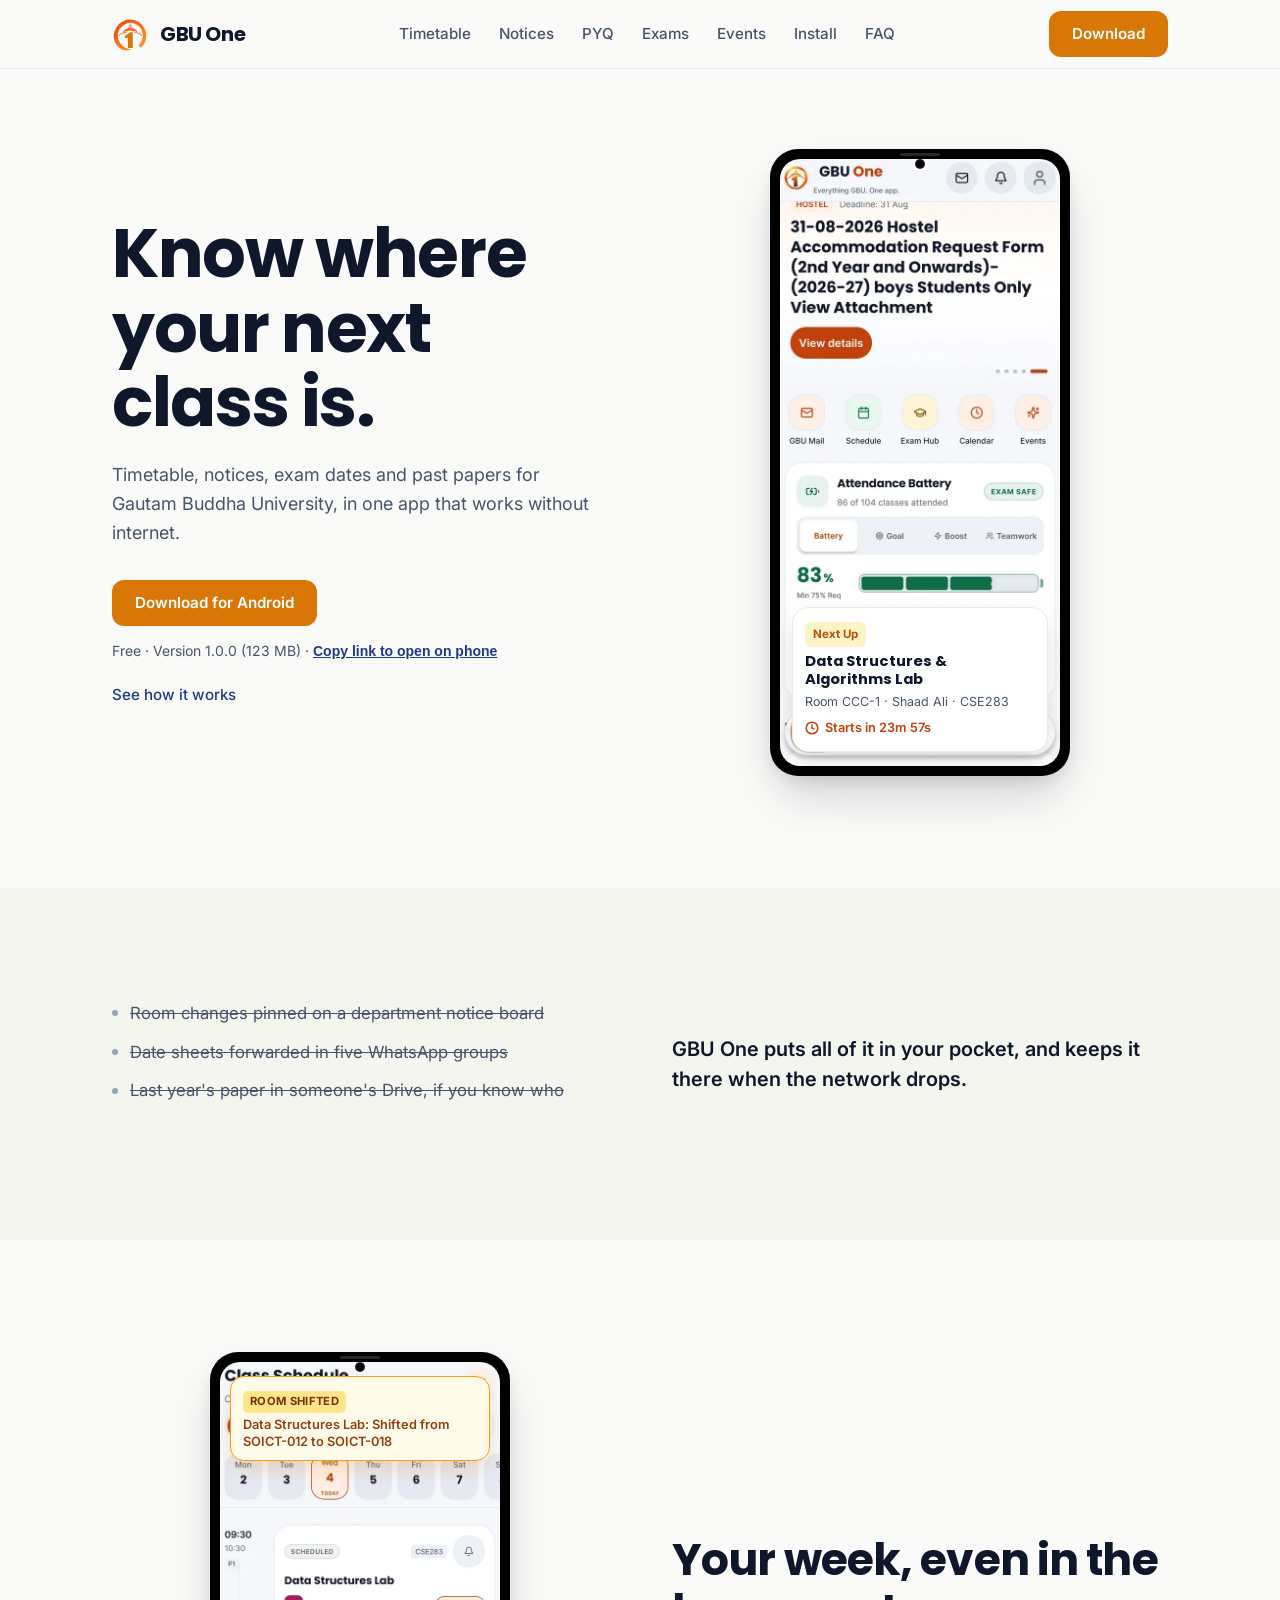
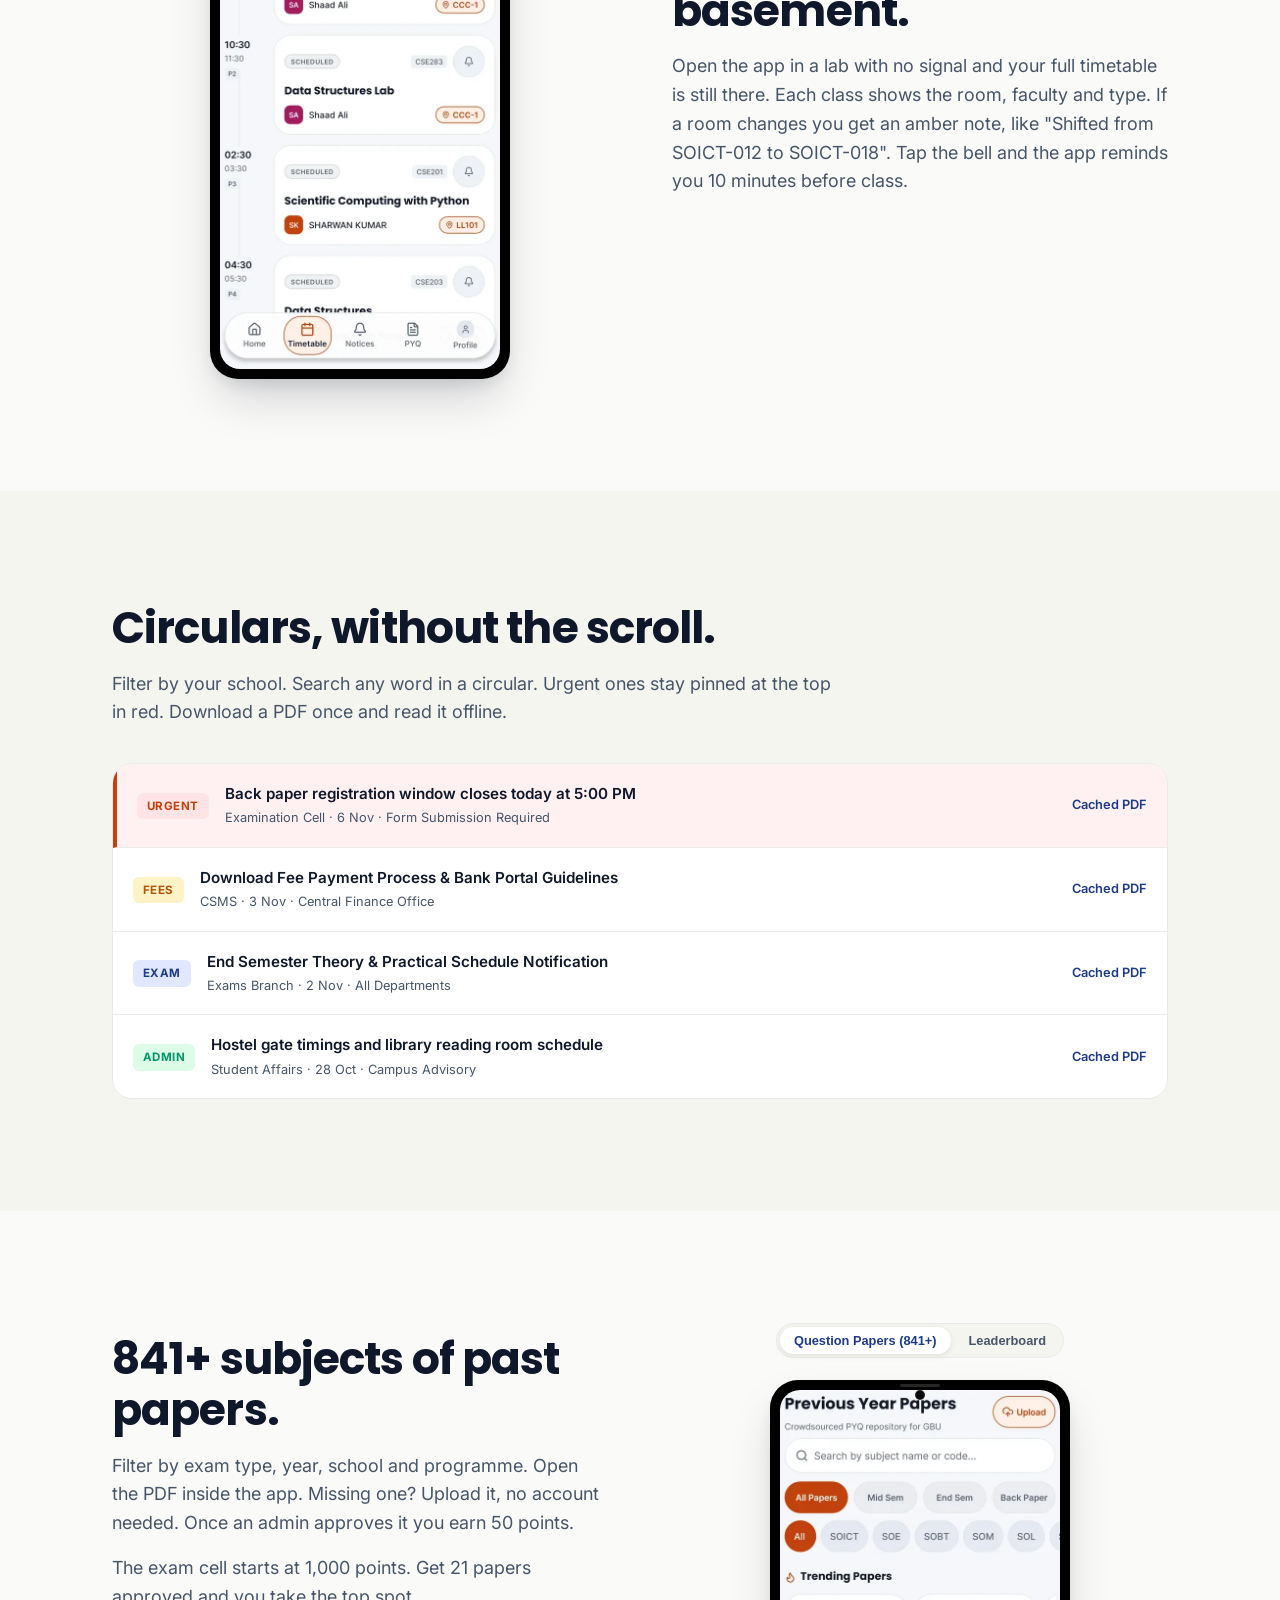
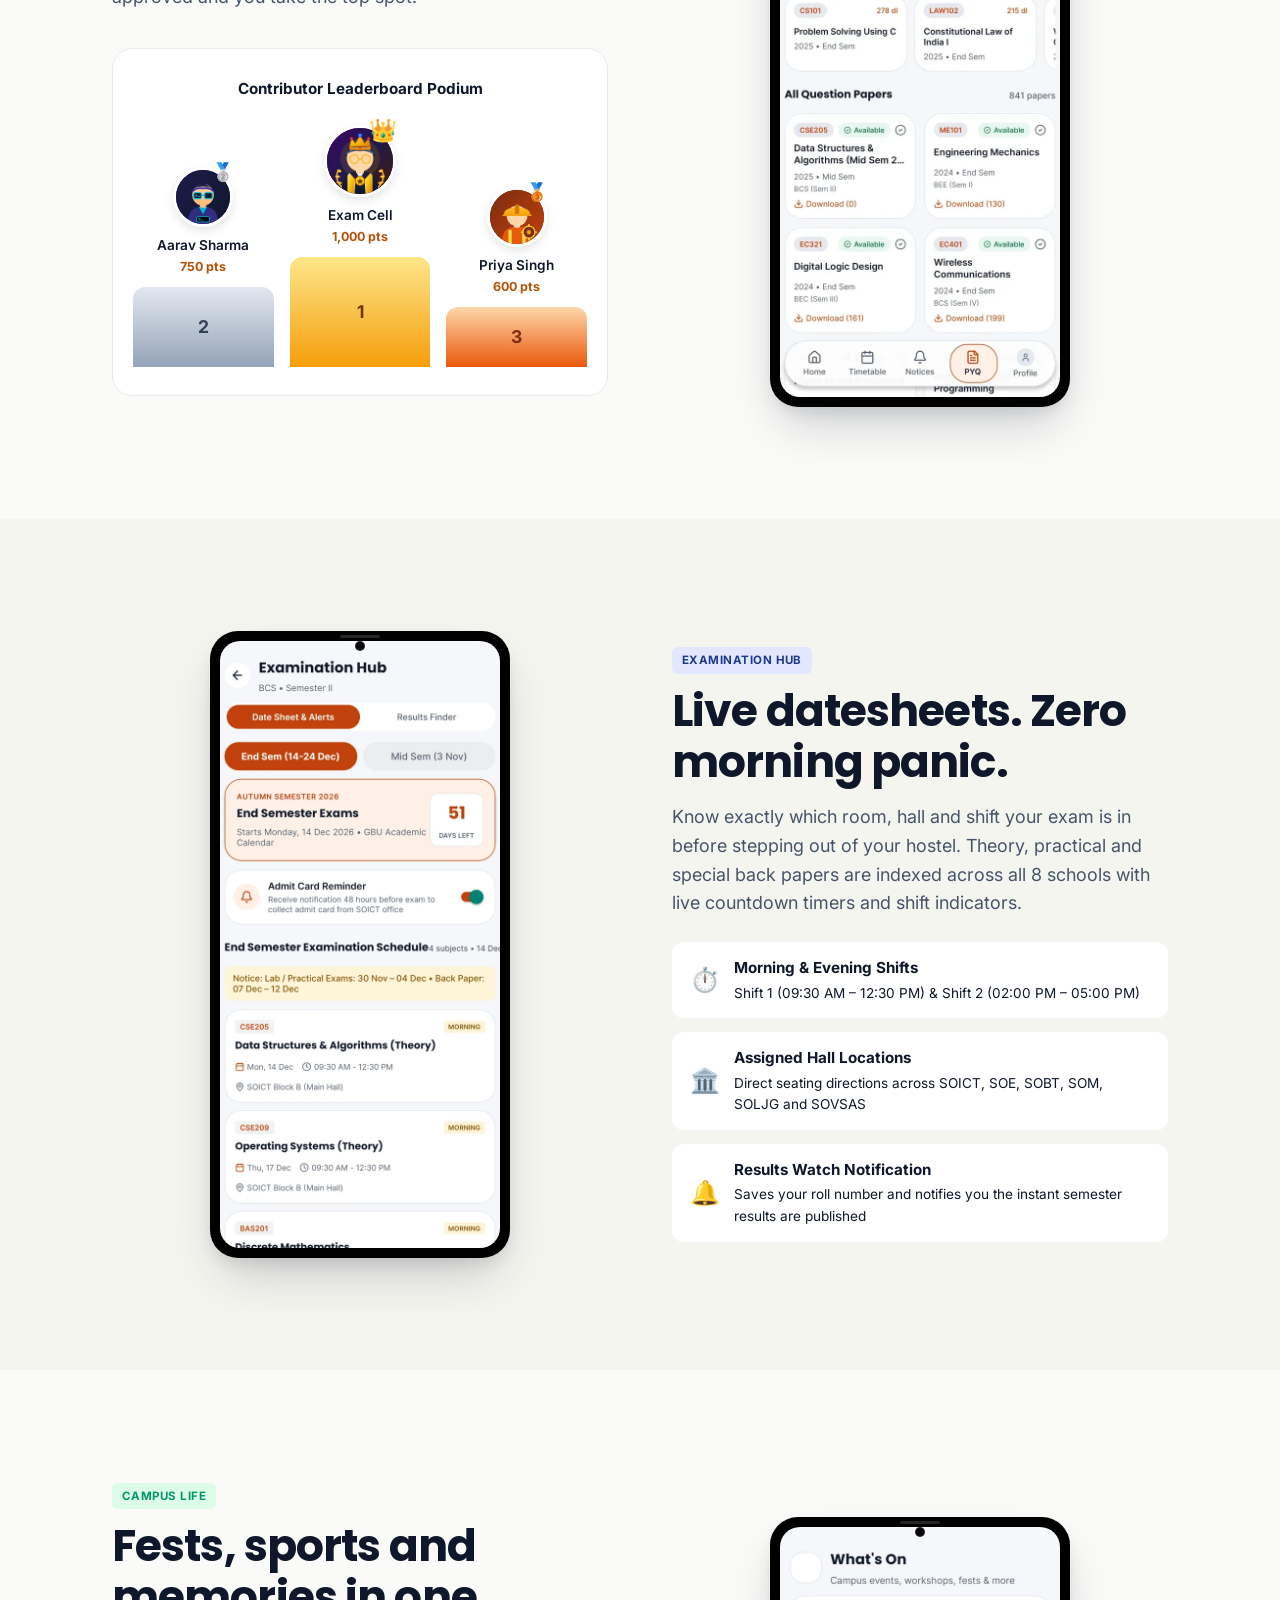
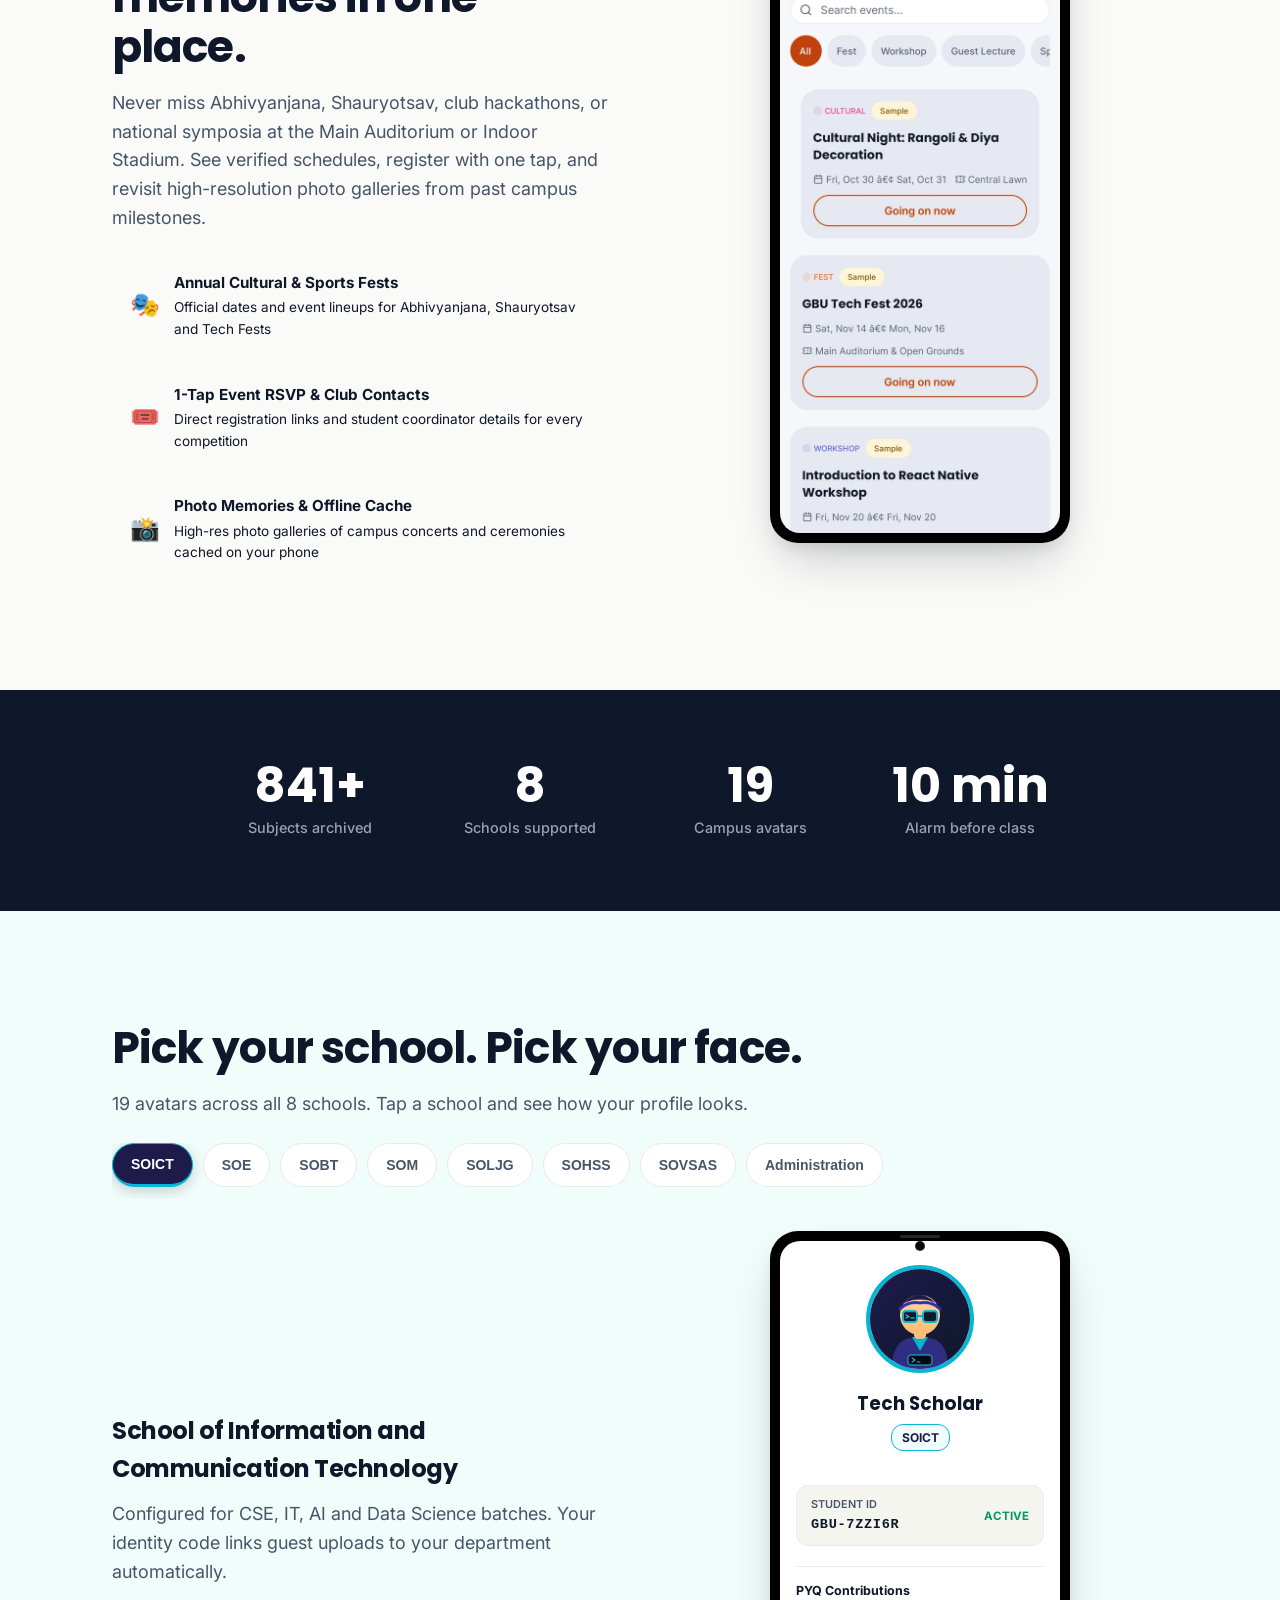
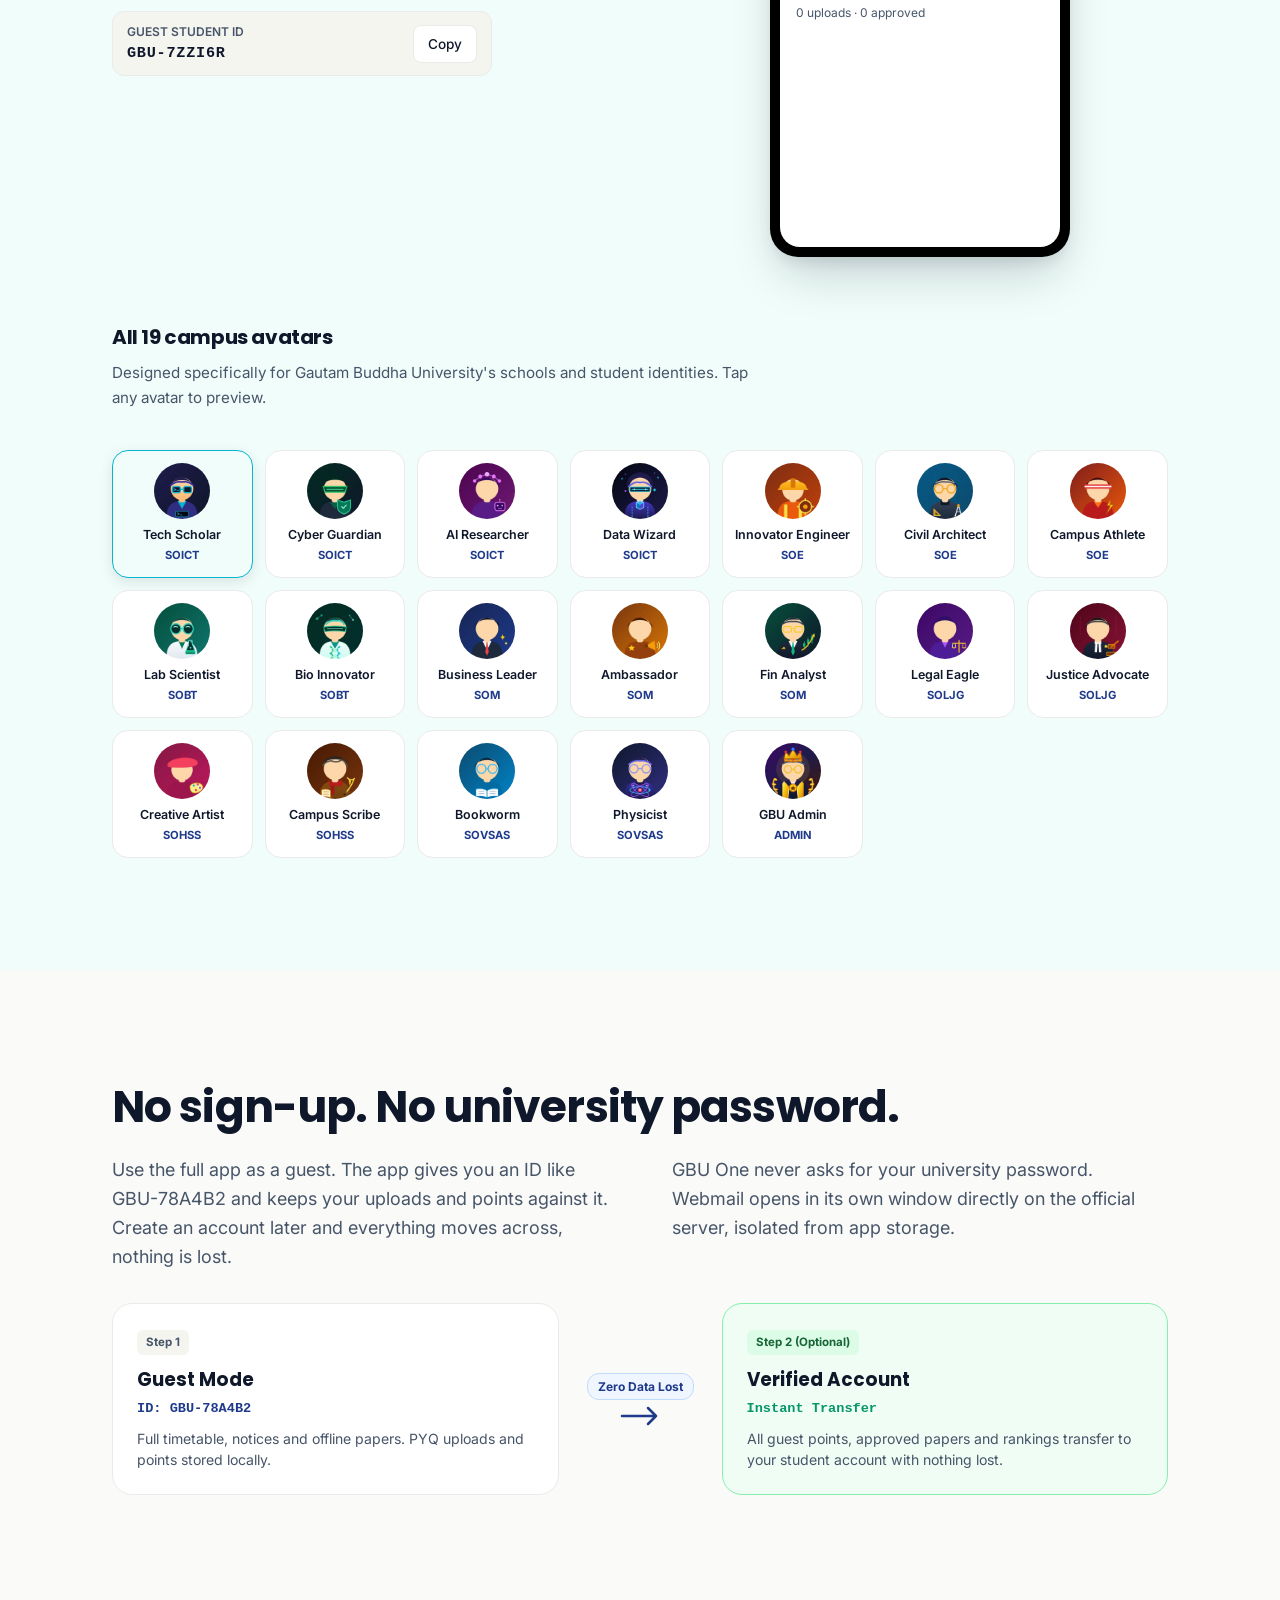
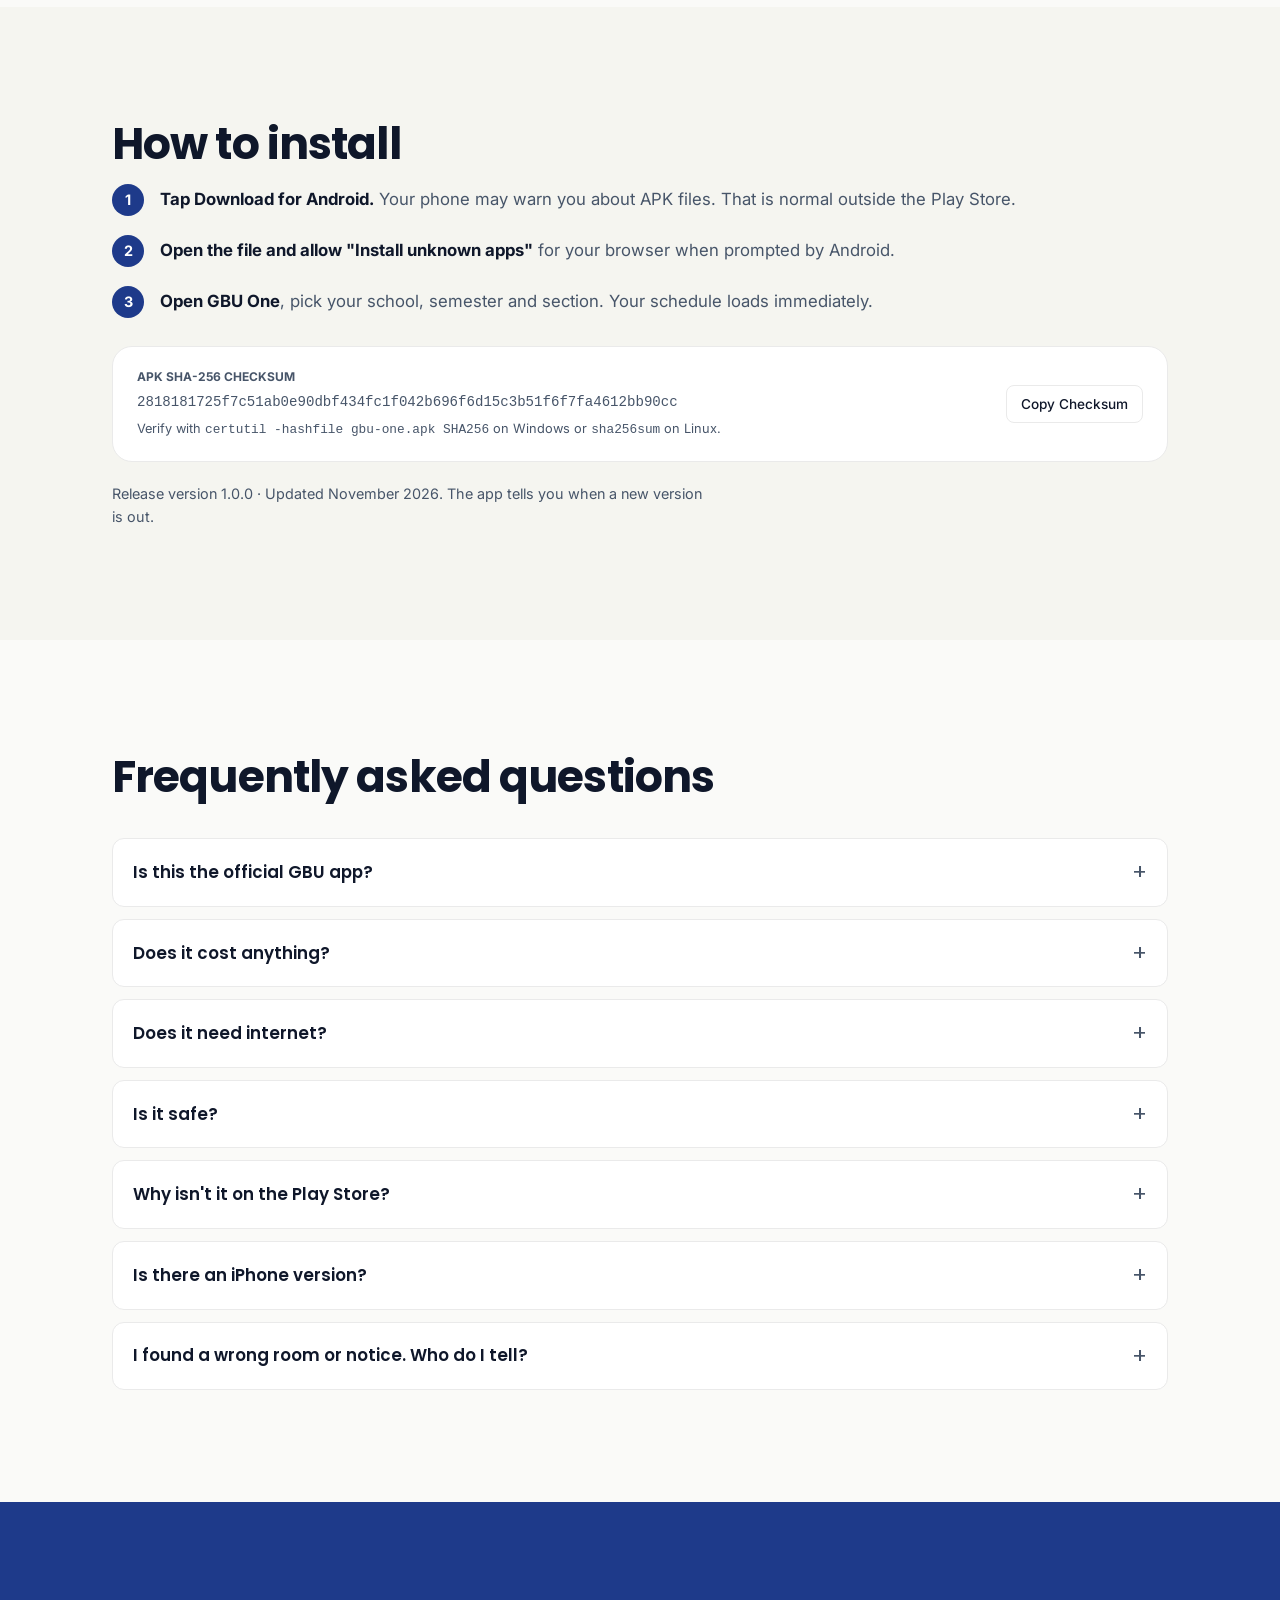
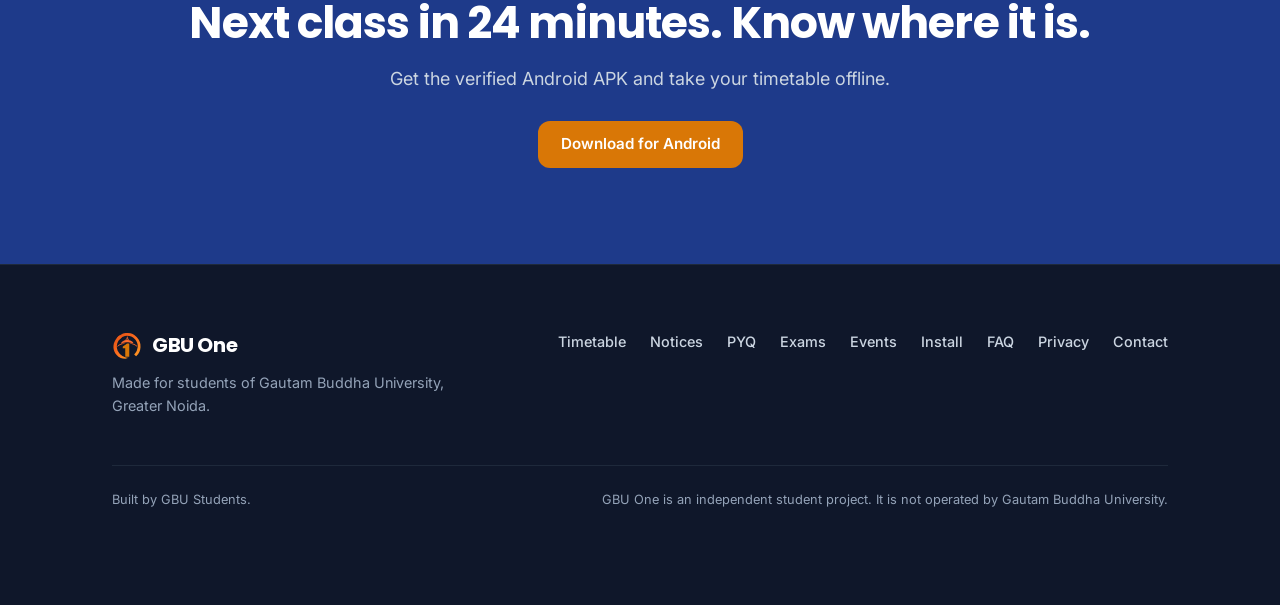
==== commit 4a172723: "feat: update domain to gbuone.space and email to contact@gbuone.space" ====
--- a/index.html
+++ b/index.html
@@ -1913,7 +1913,7 @@
           <details class="faq-item">
             <summary class="faq-question">I found a wrong room or notice. Who do I tell?</summary>
             <div class="faq-answer">
-              Send corrections, missing timetable updates, or question paper scans to contact@gbuone.app.
+              Send corrections, missing timetable updates, or question paper scans to contact@gbuone.space.
             </div>
           </details>
         </div>
@@ -1954,7 +1954,7 @@
           <li><a href="#install">Install</a></li>
           <li><a href="#faq">FAQ</a></li>
           <li><a href="#privacy">Privacy</a></li>
-          <li><a href="mailto:contact@gbuone.app">Contact</a></li>
+          <li><a href="mailto:contact@gbuone.space">Contact</a></li>
         </ul>
       </div>
 
@@ -1986,7 +1986,7 @@
       apkSize: "123 MB",
       sha256: "2818181725f7c51ab0e90dbf434fc1f042b696f6d15c3b51f6f7fa4612bb90cc",
       iosAvailable: false,
-      contactEmail: "contact@gbuone.app"
+      contactEmail: "contact@gbuone.space"
     };
 
     // 1. Synchronize Configuration & OS Detection
@@ -2033,7 +2033,7 @@
           if (copyLinkBtn) {
             copyLinkBtn.addEventListener('click', function() {
               const shareUrl = (window.location.protocol === 'file:' || !window.location.origin || window.location.origin === 'null')
-                ? 'https://gbuone.app'
+                ? 'https://gbuone.space'
                 : window.location.href;
               copyToClipboard(shareUrl, 'Link copied: ' + shareUrl);
             });
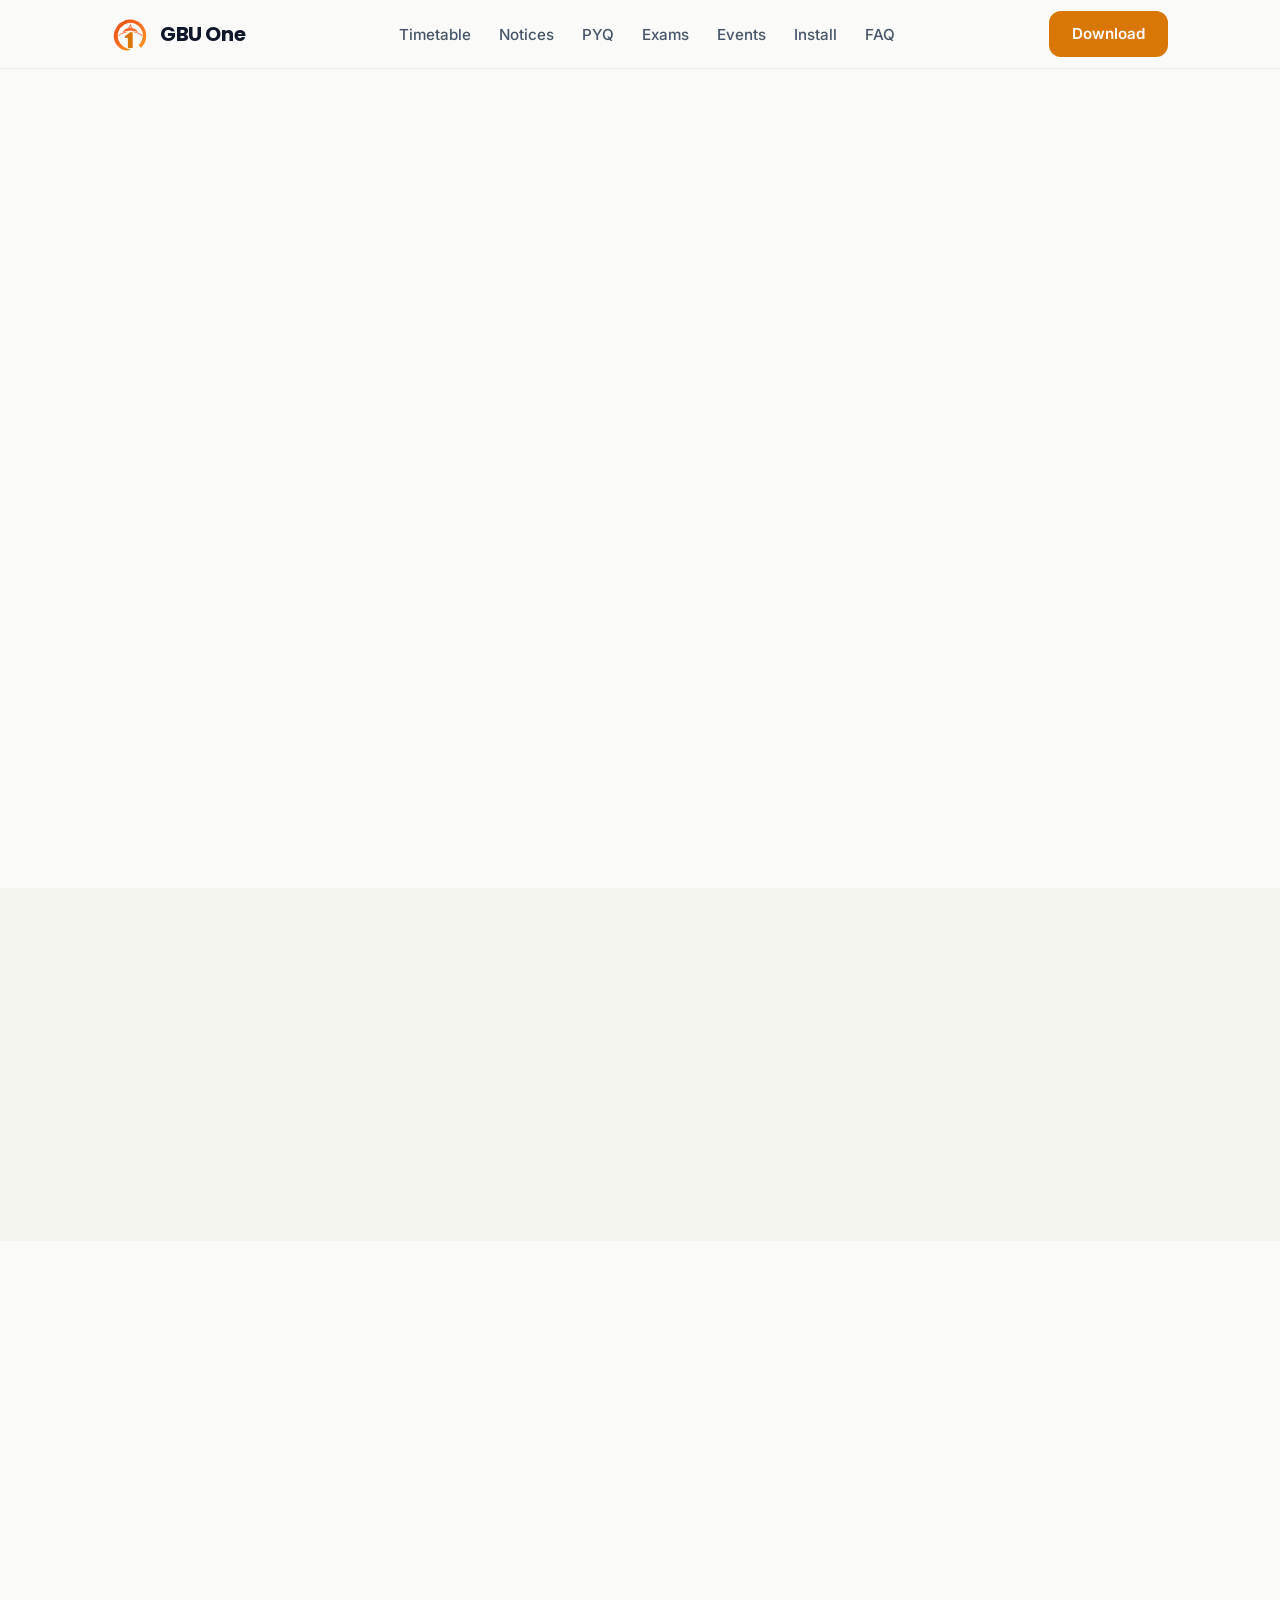
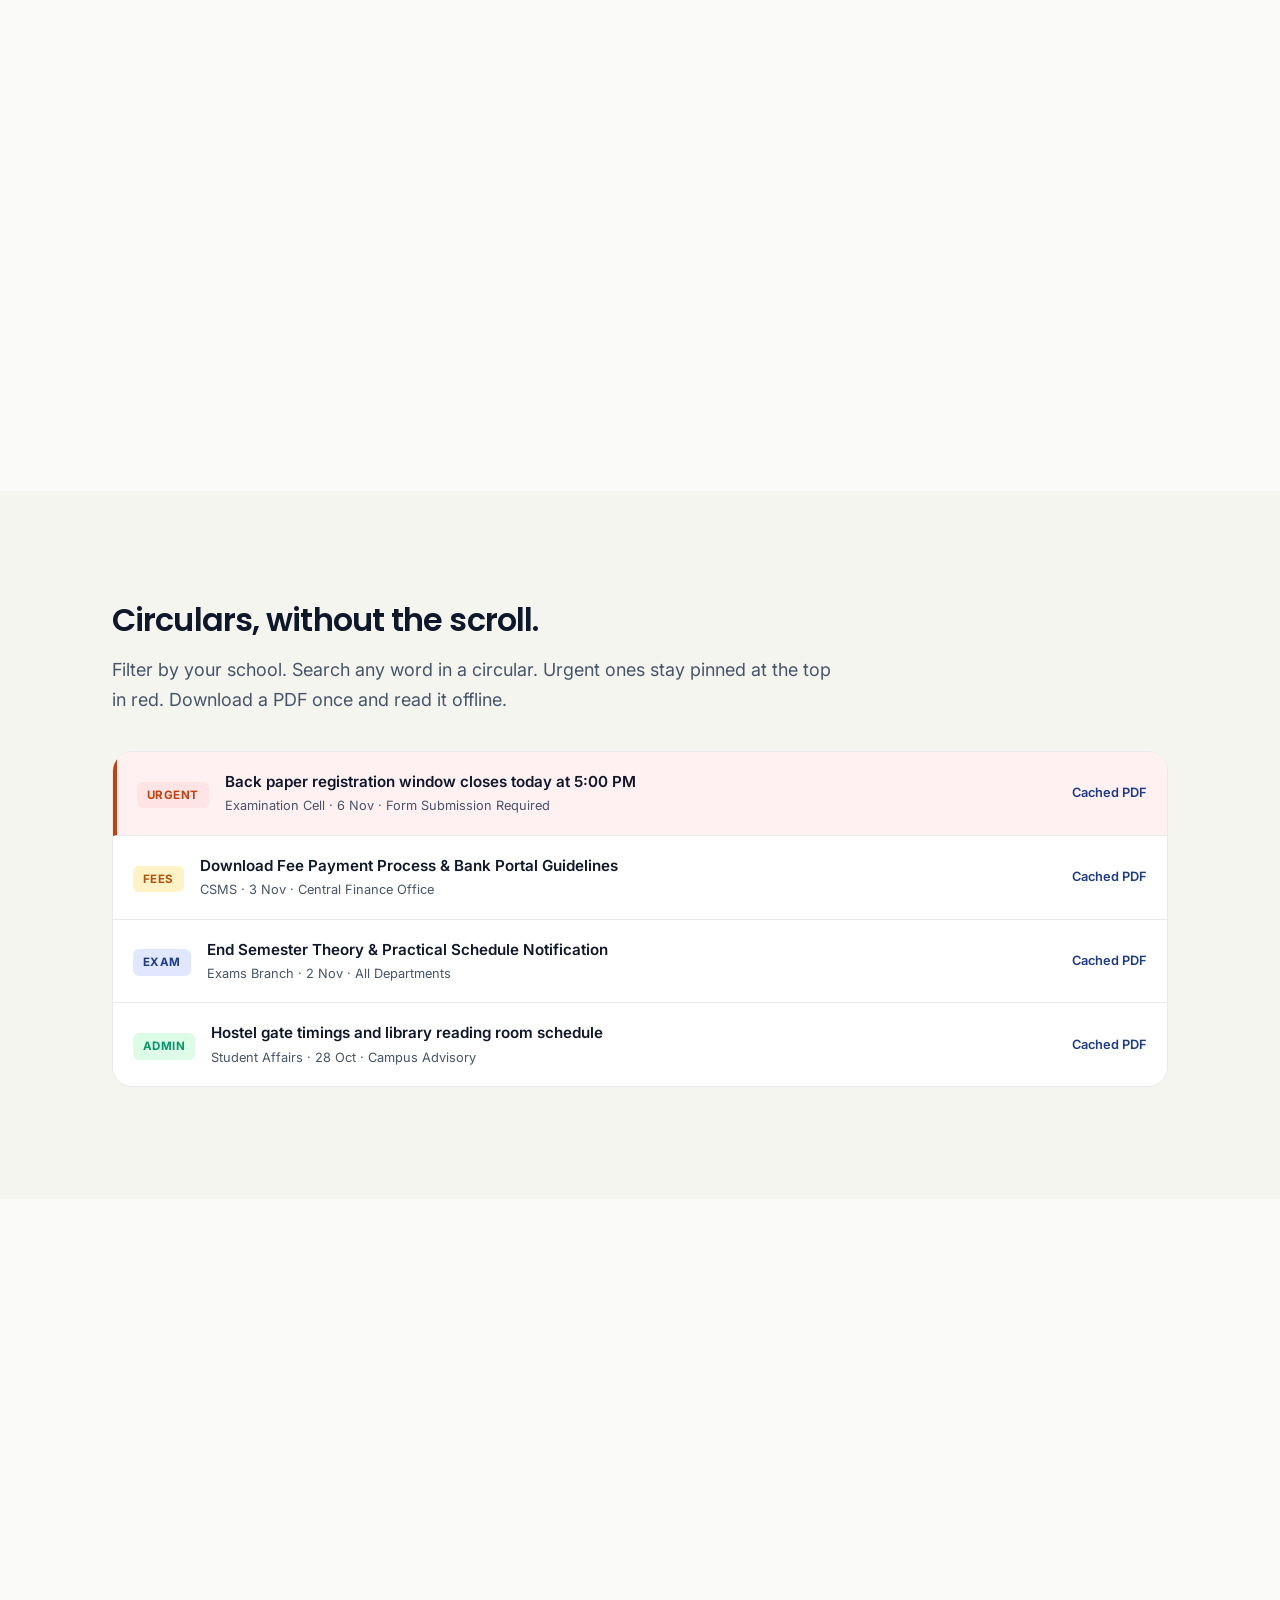
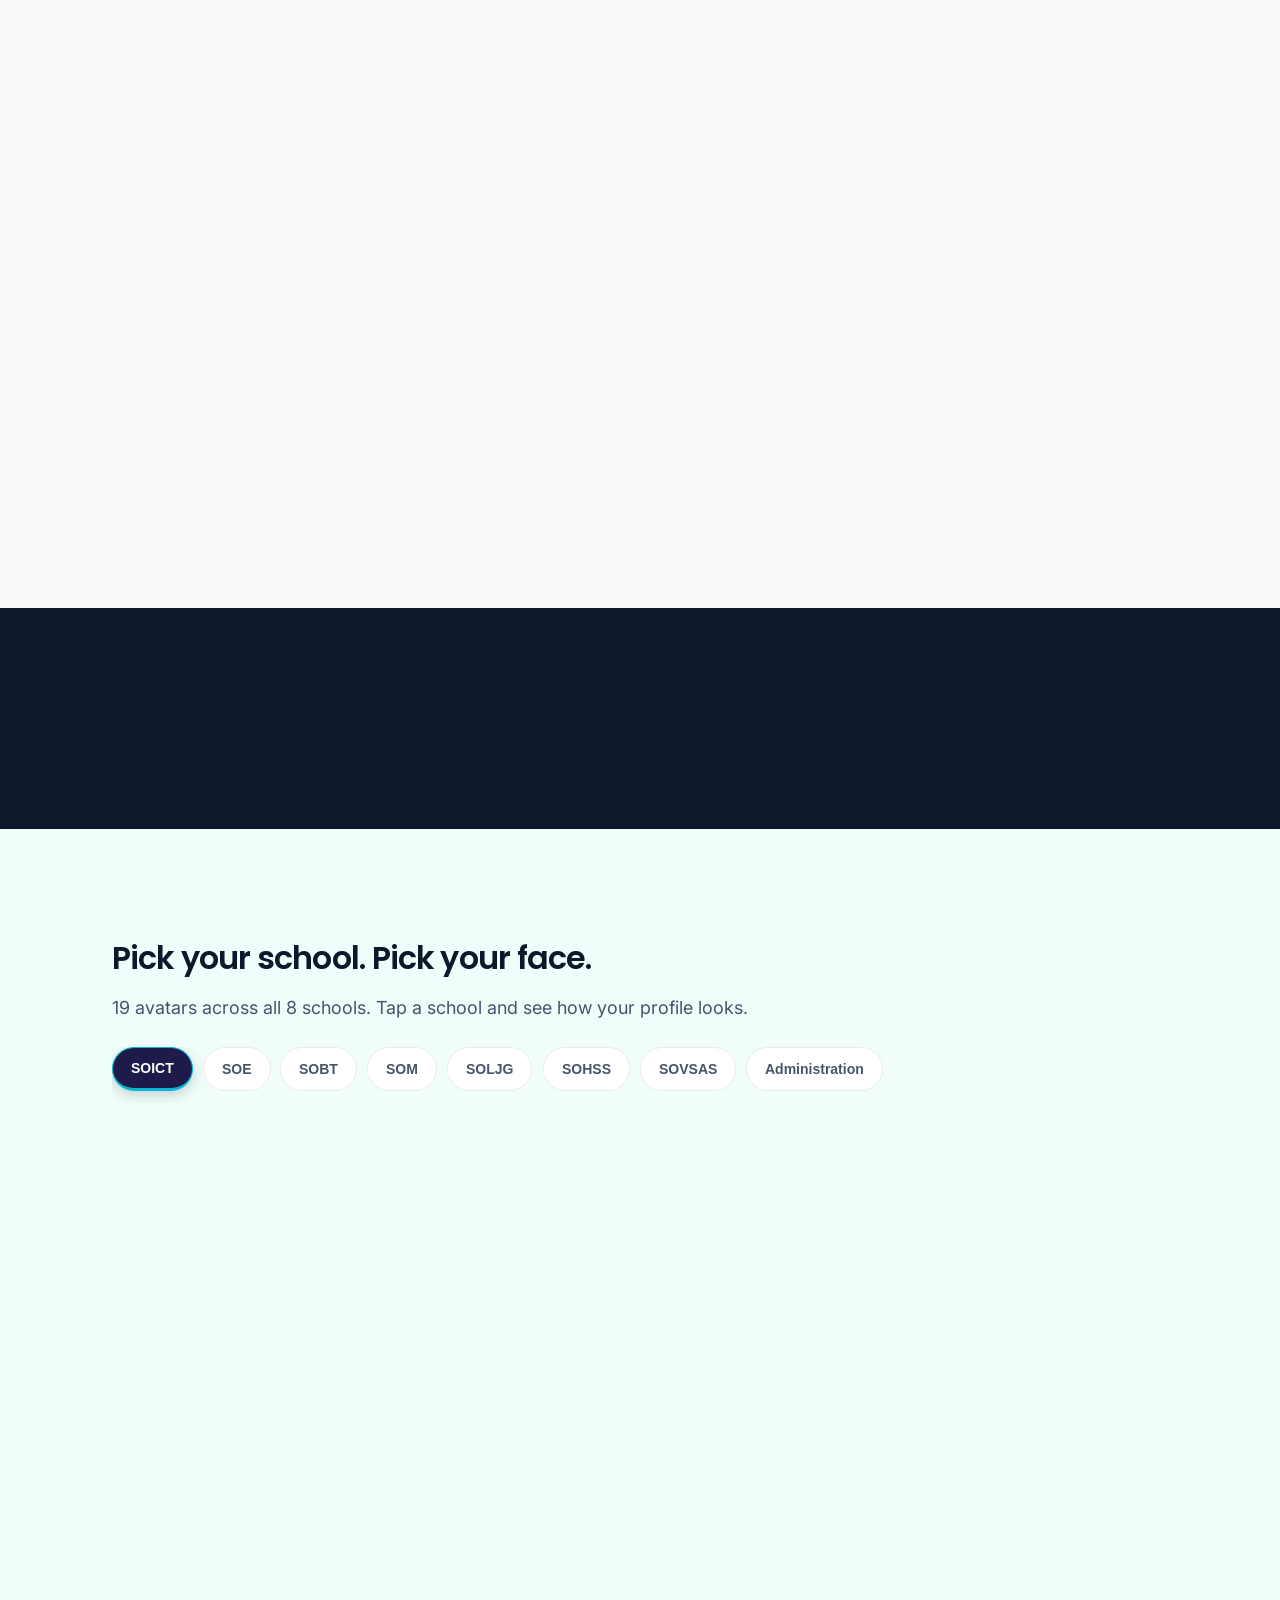
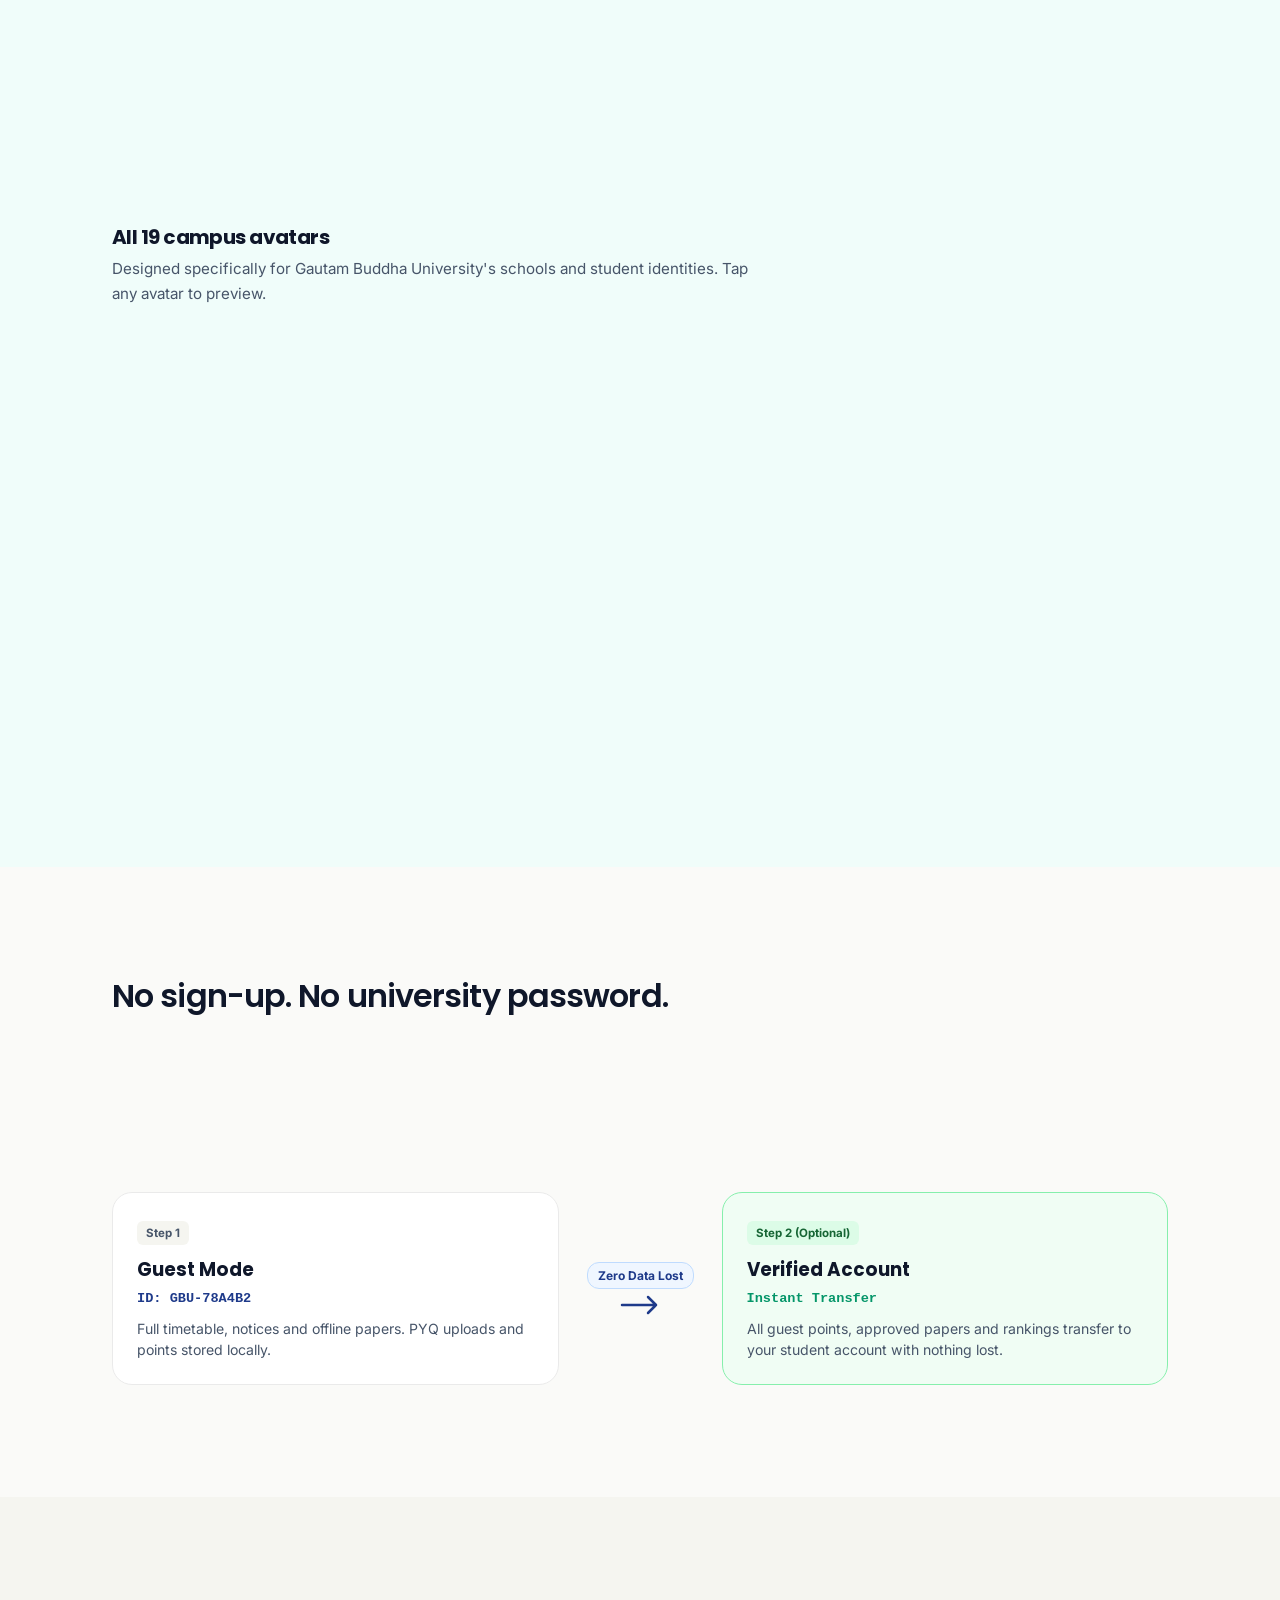
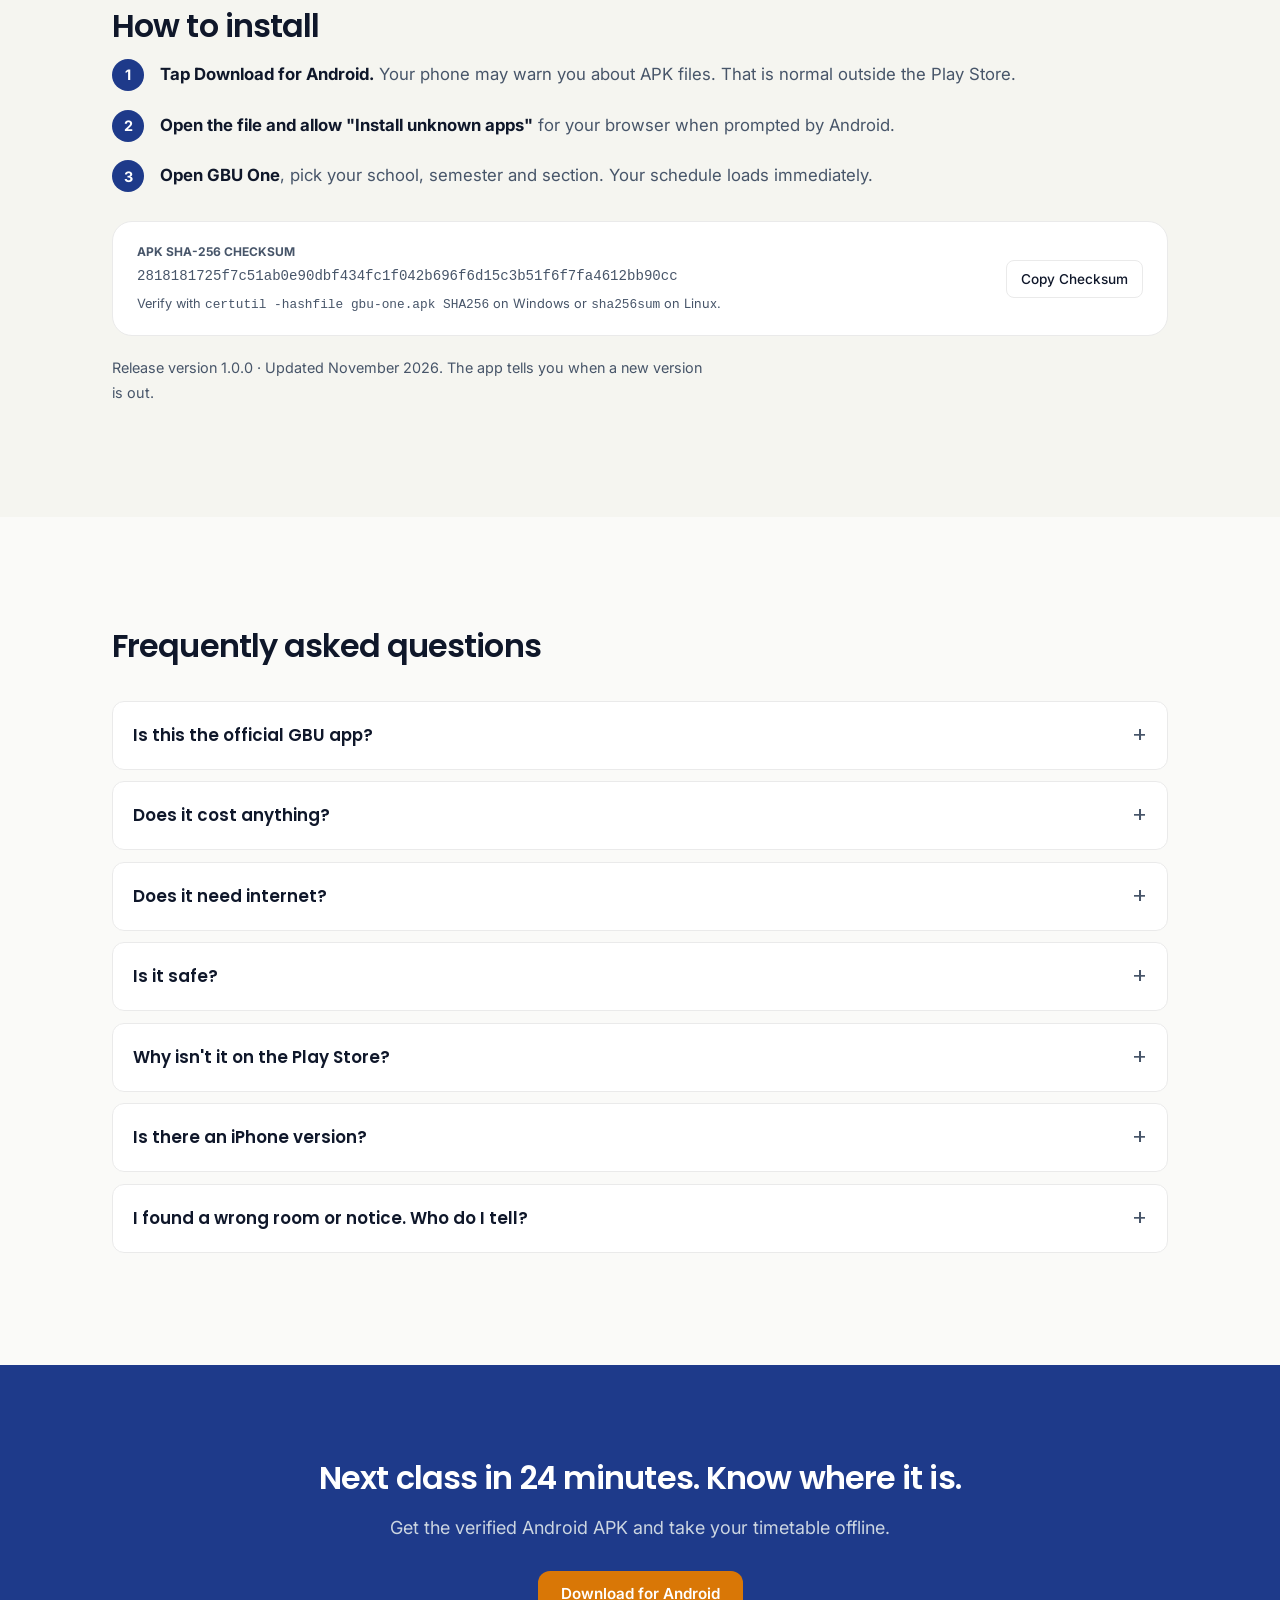
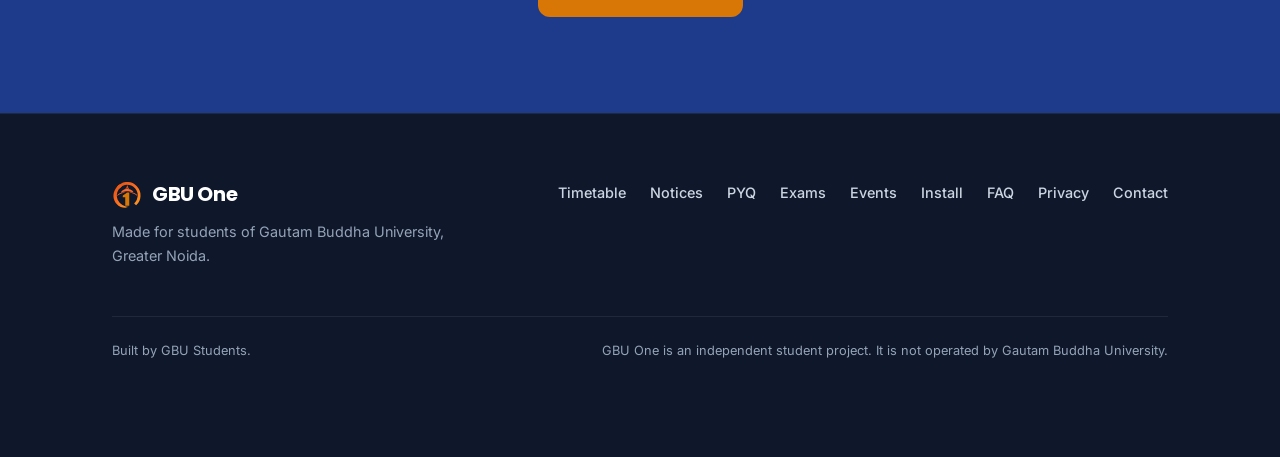
==== commit 89a1c8ff: "feat: motion system, fluid type, OTP confirm page, env-based config - index.html: added scroll revea" ====
--- a/index.html
+++ b/index.html
@@ -1229,7 +1229,146 @@
         scroll-behavior: auto !important;
       }
     }
-  </style>
+  
+/* ============================================================
+   GBU One — motion & typography layer (paste inside the style block)
+   Transform/opacity only. Reduced motion disables everything.
+   ============================================================ */
+
+/* --- Fluid, refined type scale -------------------------------- */
+:root {
+  --step--1: clamp(0.83rem, 0.80rem + 0.14vw, 0.92rem);
+  --step-0:  clamp(0.98rem, 0.94rem + 0.18vw, 1.08rem);
+  --step-1:  clamp(1.18rem, 1.10rem + 0.38vw, 1.42rem);
+  --step-2:  clamp(1.52rem, 1.35rem + 0.80vw, 2.05rem);
+  --step-3:  clamp(2.05rem, 1.70rem + 1.70vw, 3.10rem);
+  --step-4:  clamp(2.60rem, 2.00rem + 3.00vw, 4.25rem);
+  --font-heading: 'Poppins', system-ui, -apple-system, sans-serif;
+  --font-body: 'Inter', system-ui, -apple-system, sans-serif;
+  --ease-out: cubic-bezier(0.16, 1, 0.3, 1);
+}
+
+html { scroll-behavior: smooth; text-rendering: optimizeLegibility; }
+body { font-size: var(--step-0); -webkit-font-smoothing: antialiased; }
+
+h1, h2, h3, .hero-title, .section-title {
+  font-family: var(--font-heading);
+  letter-spacing: -0.028em;
+  line-height: 1.12;
+  text-wrap: balance;
+}
+h1, .hero-title { font-size: var(--step-4); font-weight: 700; }
+h2, .section-title { font-size: var(--step-2); font-weight: 600; }
+p { text-wrap: pretty; line-height: 1.68; }
+
+/* --- Entrance reveal (JS adds .is-visible) -------------------- */
+.reveal {
+  opacity: 0;
+  transform: translate3d(0, 26px, 0);
+  transition:
+    opacity 720ms var(--ease-out),
+    transform 720ms var(--ease-out);
+  transition-delay: var(--reveal-delay, 0ms);
+  will-change: opacity, transform;
+}
+.reveal.is-visible { opacity: 1; transform: none; }
+
+/* Stagger children of a revealed group. */
+.reveal-group > * {
+  opacity: 0;
+  transform: translate3d(0, 18px, 0);
+  transition:
+    opacity 620ms var(--ease-out),
+    transform 620ms var(--ease-out);
+  transition-delay: calc(var(--i, 0) * 70ms);
+}
+.reveal-group.is-visible > * { opacity: 1; transform: none; }
+
+/* --- Hero: letter-by-letter rise for the wordmark ------------- */
+@keyframes gbu-rise {
+  from { opacity: 0; transform: translate3d(0, 0.5em, 0) rotate(3deg); }
+  to   { opacity: 1; transform: none; }
+}
+.gbu-rise > span {
+  display: inline-block;
+  opacity: 0;
+  animation: gbu-rise 760ms var(--ease-out) both;
+  animation-delay: calc(var(--i, 0) * 55ms + 120ms);
+}
+
+/* --- Micro-interactions: buttons ------------------------------ */
+a, button { -webkit-tap-highlight-color: transparent; }
+.btn, .cta-button, .pill-button, a[class*="btn"], button[class*="btn"] {
+  transition:
+    transform 220ms var(--ease-out),
+    box-shadow 220ms var(--ease-out),
+    background-color 220ms var(--ease-out);
+}
+.btn:hover, .cta-button:hover, .pill-button:hover {
+  transform: translate3d(0, -3px, 0);
+  box-shadow: 0 14px 30px rgba(194, 65, 12, 0.22);
+}
+.btn:active, .cta-button:active, .pill-button:active { transform: translate3d(0, 0, 0) scale(0.98); }
+.btn:focus-visible, a:focus-visible, button:focus-visible {
+  outline: 3px solid #c2410c;
+  outline-offset: 3px;
+  border-radius: 8px;
+}
+/* Arrow nudge on hover */
+.btn .arrow, .cta-button .arrow, a[class*="btn"] .arrow {
+  display: inline-block;
+  transition: transform 220ms var(--ease-out);
+}
+.btn:hover .arrow, .cta-button:hover .arrow { transform: translateX(4px); }
+
+/* --- Cards / chips: tactile lift ------------------------------ */
+.card, .feature-card, .school-chip, .avatar-card, .faq-item {
+  transition:
+    transform 260ms var(--ease-out),
+    box-shadow 260ms var(--ease-out),
+    border-color 260ms var(--ease-out);
+}
+.card:hover, .feature-card:hover, .avatar-card:hover {
+  transform: translate3d(0, -6px, 0);
+  box-shadow: 0 20px 44px rgba(31, 41, 55, 0.10);
+}
+.school-chip:hover { transform: translate3d(0, -3px, 0) scale(1.03); }
+
+/* --- Header: condense on scroll -------------------------------- */
+.site-header, header[class*="header"] {
+  transition: padding 300ms var(--ease-out), box-shadow 300ms var(--ease-out);
+}
+.site-header.is-condensed, header[class*="header"].is-condensed {
+  padding-block: 8px;
+  box-shadow: 0 8px 24px rgba(31, 41, 55, 0.07);
+}
+
+/* --- Soft ambient hero glow (slow, no wobble) ------------------ */
+@keyframes gbu-glow {
+  0%, 100% { opacity: 0.45; transform: scale(1); }
+  50%      { opacity: 0.70; transform: scale(1.06); }
+}
+.hero-glow {
+  animation: gbu-glow 9s ease-in-out infinite;
+  pointer-events: none;
+}
+
+/* --- Scroll progress bar --------------------------------------- */
+#gbu-progress {
+  position: fixed; top: 0; left: 0; height: 3px; width: 0;
+  background: linear-gradient(90deg, #c2410c, #f59e0b);
+  z-index: 9999; pointer-events: none;
+  transition: width 90ms linear;
+}
+
+/* --- Reduced motion: total kill switch ------------------------- */
+@media (prefers-reduced-motion: reduce) {
+  .reveal, .reveal-group > *, .gbu-rise > span { opacity: 1 !important; transform: none !important; animation: none !important; }
+  .hero-glow { animation: none !important; }
+  #gbu-progress { display: none; }
+}
+
+</style>
 </head>
 <body>
 
@@ -1269,7 +1408,7 @@
       <div class="container">
         <div class="grid-split">
           <div class="split-text">
-            <h1>Know where your next class is.</h1>
+            <h1><span data-split>Know where your next class is.</span></h1>
             <p>Timetable, notices, exam dates and past papers for Gautam Buddha University, in one app that works without internet.</p>
             
             <div style="margin-top: 32px;" id="heroActionWrapper">
@@ -1913,7 +2052,7 @@
           <details class="faq-item">
             <summary class="faq-question">I found a wrong room or notice. Who do I tell?</summary>
             <div class="faq-answer">
-              Send corrections, missing timetable updates, or question paper scans to contact@gbuone.space.
+              Send corrections, missing timetable updates, or question paper scans to info@gbu.ac.in, or to the GBU One maintainers at support@gbuone.space.
             </div>
           </details>
         </div>
@@ -1954,7 +2093,7 @@
           <li><a href="#install">Install</a></li>
           <li><a href="#faq">FAQ</a></li>
           <li><a href="#privacy">Privacy</a></li>
-          <li><a href="mailto:contact@gbuone.space">Contact</a></li>
+          <li><a href="mailto:info@gbu.ac.in">Contact</a></li>
         </ul>
       </div>
 
@@ -1986,7 +2125,7 @@
       apkSize: "123 MB",
       sha256: "2818181725f7c51ab0e90dbf434fc1f042b696f6d15c3b51f6f7fa4612bb90cc",
       iosAvailable: false,
-      contactEmail: "contact@gbuone.space"
+      contactEmail: "info@gbu.ac.in"
     };
 
     // 1. Synchronize Configuration & OS Detection
@@ -2033,7 +2172,7 @@
           if (copyLinkBtn) {
             copyLinkBtn.addEventListener('click', function() {
               const shareUrl = (window.location.protocol === 'file:' || !window.location.origin || window.location.origin === 'null')
-                ? 'https://gbuone.space'
+                ? 'https://github.com/acro777x/gbu-one/releases'
                 : window.location.href;
               copyToClipboard(shareUrl, 'Link copied: ' + shareUrl);
             });
@@ -2288,5 +2427,105 @@
       observer.observe(heroBtn);
     })();
   </script>
+
+<script>
+/* GBU One — motion behaviours (no dependencies) */
+(function () {
+  'use strict';
+  var reduce = window.matchMedia && window.matchMedia('(prefers-reduced-motion: reduce)').matches;
+
+  /* 1. Scroll progress bar */
+  if (!reduce) {
+    var progress = document.createElement('div');
+    progress.id = 'gbu-progress';
+    progress.setAttribute('aria-hidden', 'true');
+    document.body.appendChild(progress);
+  }
+
+  /* 2. Reveal on scroll — PERFORMS: brings content into view, never idles. */
+  var targets = document.querySelectorAll(
+    'section, .card, .feature-card, .school-chip, .avatar-card, .faq-item, .reveal'
+  );
+  if (!reduce && 'IntersectionObserver' in window) {
+    targets.forEach(function (el, i) {
+      if (!el.classList.contains('reveal')) el.classList.add('reveal');
+      el.style.setProperty('--reveal-delay', (i % 6) * 60 + 'ms');
+    });
+    var observer = new IntersectionObserver(function (entries) {
+      entries.forEach(function (entry) {
+        if (!entry.isIntersecting) return;
+        entry.target.classList.add('is-visible');
+        observer.unobserve(entry.target);
+      });
+    }, { rootMargin: '0px 0px -8% 0px', threshold: 0.08 });
+    targets.forEach(function (el) { observer.observe(el); });
+  } else {
+    targets.forEach(function (el) { el.classList.add('is-visible'); });
+  }
+
+  /* 3. Stagger children of grids/lists. */
+  document.querySelectorAll('.reveal-group, [class*="grid"], [class*="chips"]').forEach(function (group) {
+    Array.prototype.forEach.call(group.children, function (child, i) {
+      child.style.setProperty('--i', i);
+    });
+    group.classList.add('reveal-group');
+  });
+
+  /* 4. Hero wordmark split: wrap each character for a staggered rise.
+        Only the element marked data-split is touched. */
+  document.querySelectorAll('[data-split]').forEach(function (el) {
+    var text = el.textContent || '';
+    el.textContent = '';
+    Array.prototype.forEach.call(text, function (char, i) {
+      var span = document.createElement('span');
+      span.textContent = char === ' ' ? '\u00a0' : char;
+      span.style.setProperty('--i', i);
+      el.appendChild(span);
+    });
+    el.classList.add('gbu-rise');
+  });
+
+  /* 5. Header condense + progress on scroll (rAF-throttled). */
+  var header = document.querySelector('.site-header, header[class*="header"]');
+  var ticking = false;
+  function onScroll() {
+    var y = window.scrollY || document.documentElement.scrollTop || 0;
+    if (progress) {
+      var max = document.documentElement.scrollHeight - window.innerHeight;
+      progress.style.width = (max > 0 ? (y / max) * 100 : 0) + '%';
+    }
+    if (header) header.classList.toggle('is-condensed', y > 40);
+    ticking = false;
+  }
+  window.addEventListener('scroll', function () {
+    if (!ticking) { ticking = true; window.requestAnimationFrame(onScroll); }
+  }, { passive: true });
+  onScroll();
+
+  /* 6. Count-up for numeric stats. Runs once when visible. */
+  if (!reduce && 'IntersectionObserver' in window) {
+    var counters = document.querySelectorAll('[data-count]');
+    var counterObserver = new IntersectionObserver(function (entries) {
+      entries.forEach(function (entry) {
+        if (!entry.isIntersecting) return;
+        var el = entry.target;
+        var target = Number(el.getAttribute('data-count')) || 0;
+        var start = performance.now();
+        var duration = 1100;
+        function step(now) {
+          var t = Math.min((now - start) / duration, 1);
+          var eased = 1 - Math.pow(1 - t, 3);
+          el.textContent = Math.round(target * eased).toLocaleString('en-IN');
+          if (t < 1) requestAnimationFrame(step);
+        }
+        requestAnimationFrame(step);
+        counterObserver.unobserve(el);
+      });
+    }, { threshold: 0.5 });
+    counters.forEach(function (el) { counterObserver.observe(el); });
+  }
+})();
+</script>
+
 </body>
 </html>
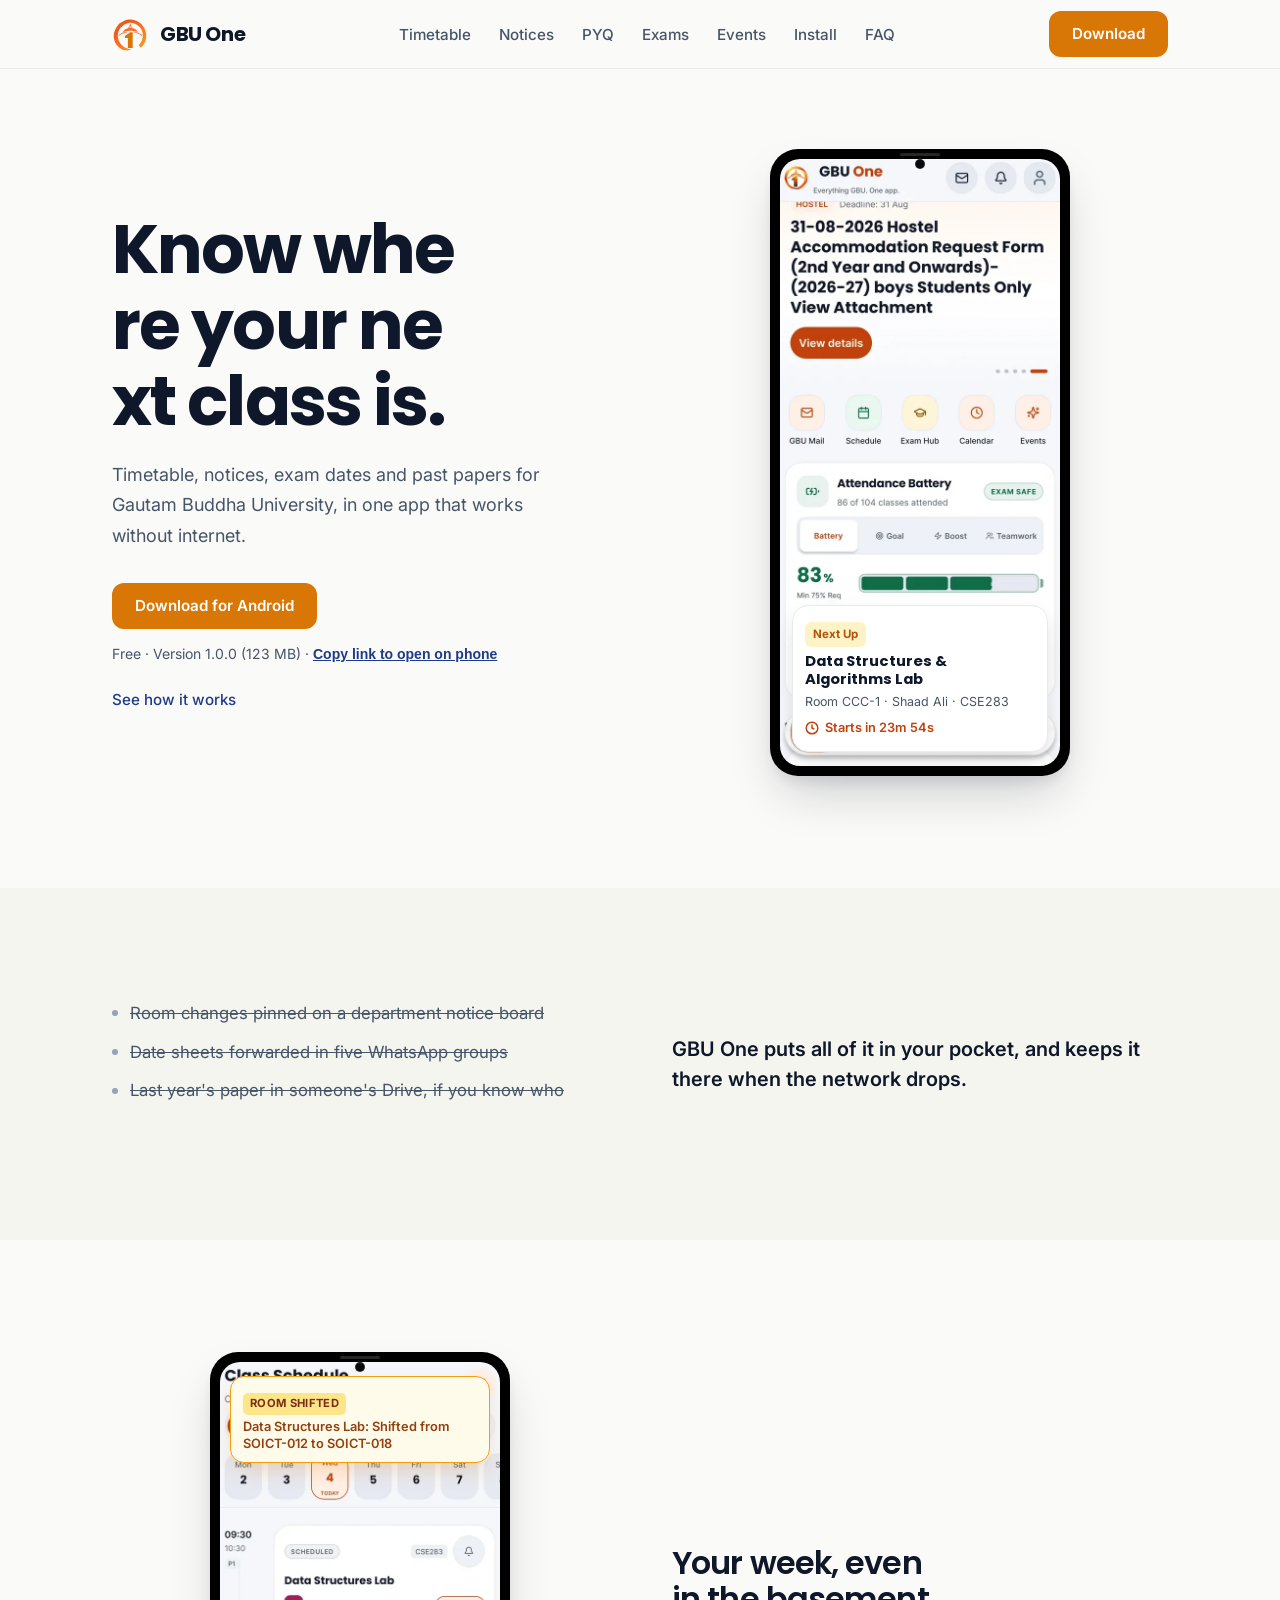
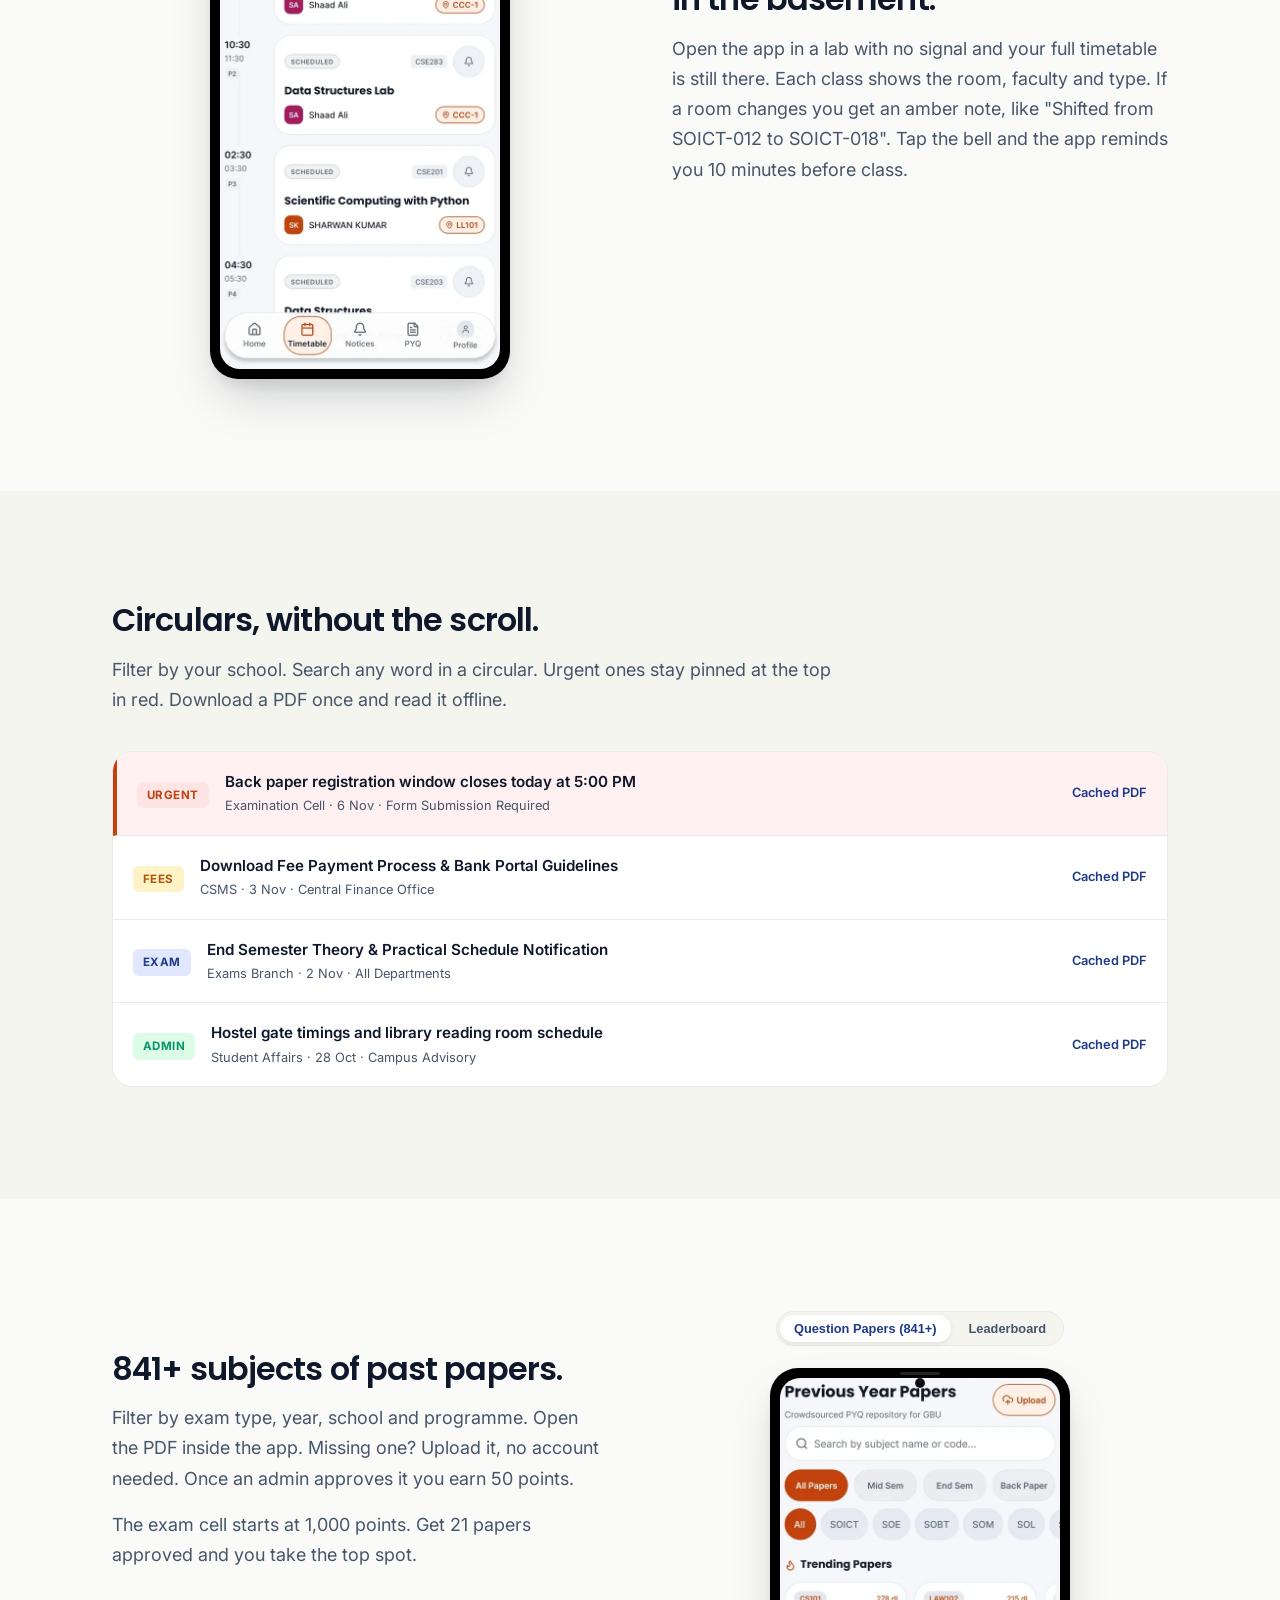
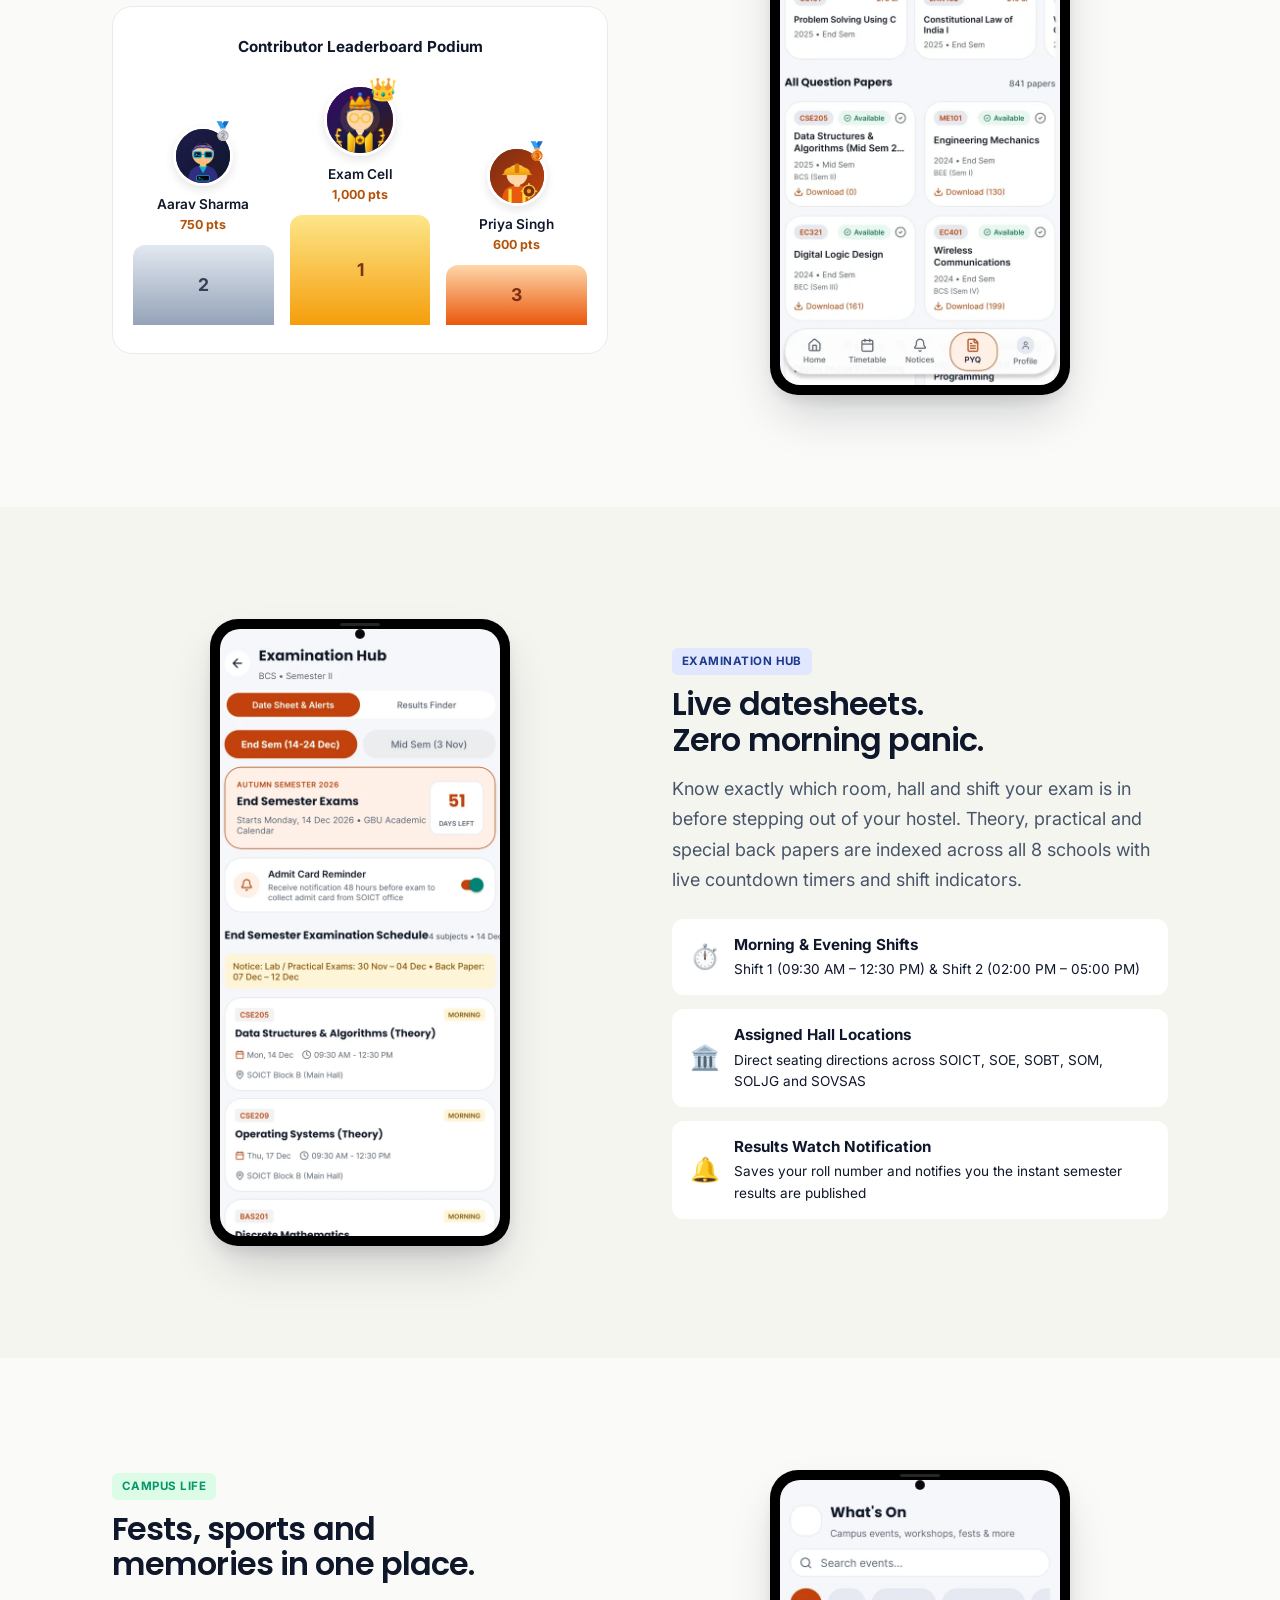
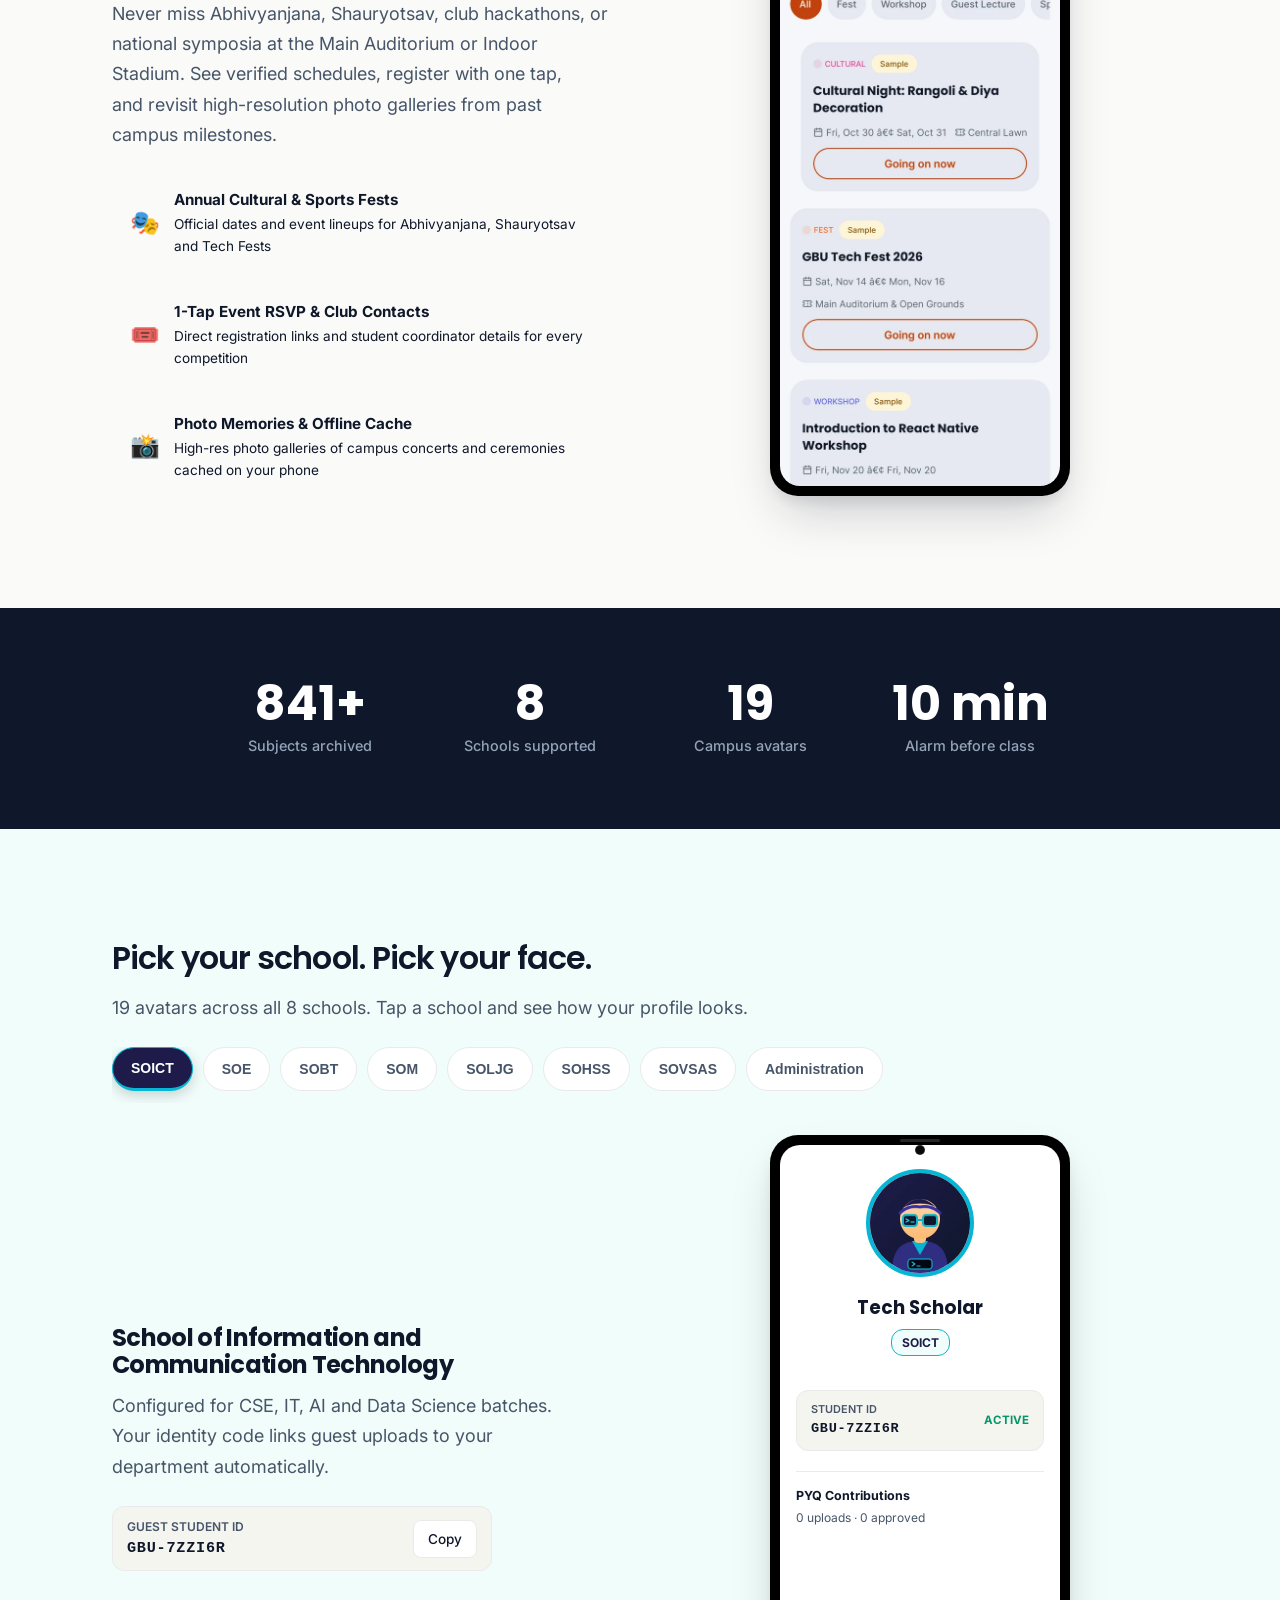
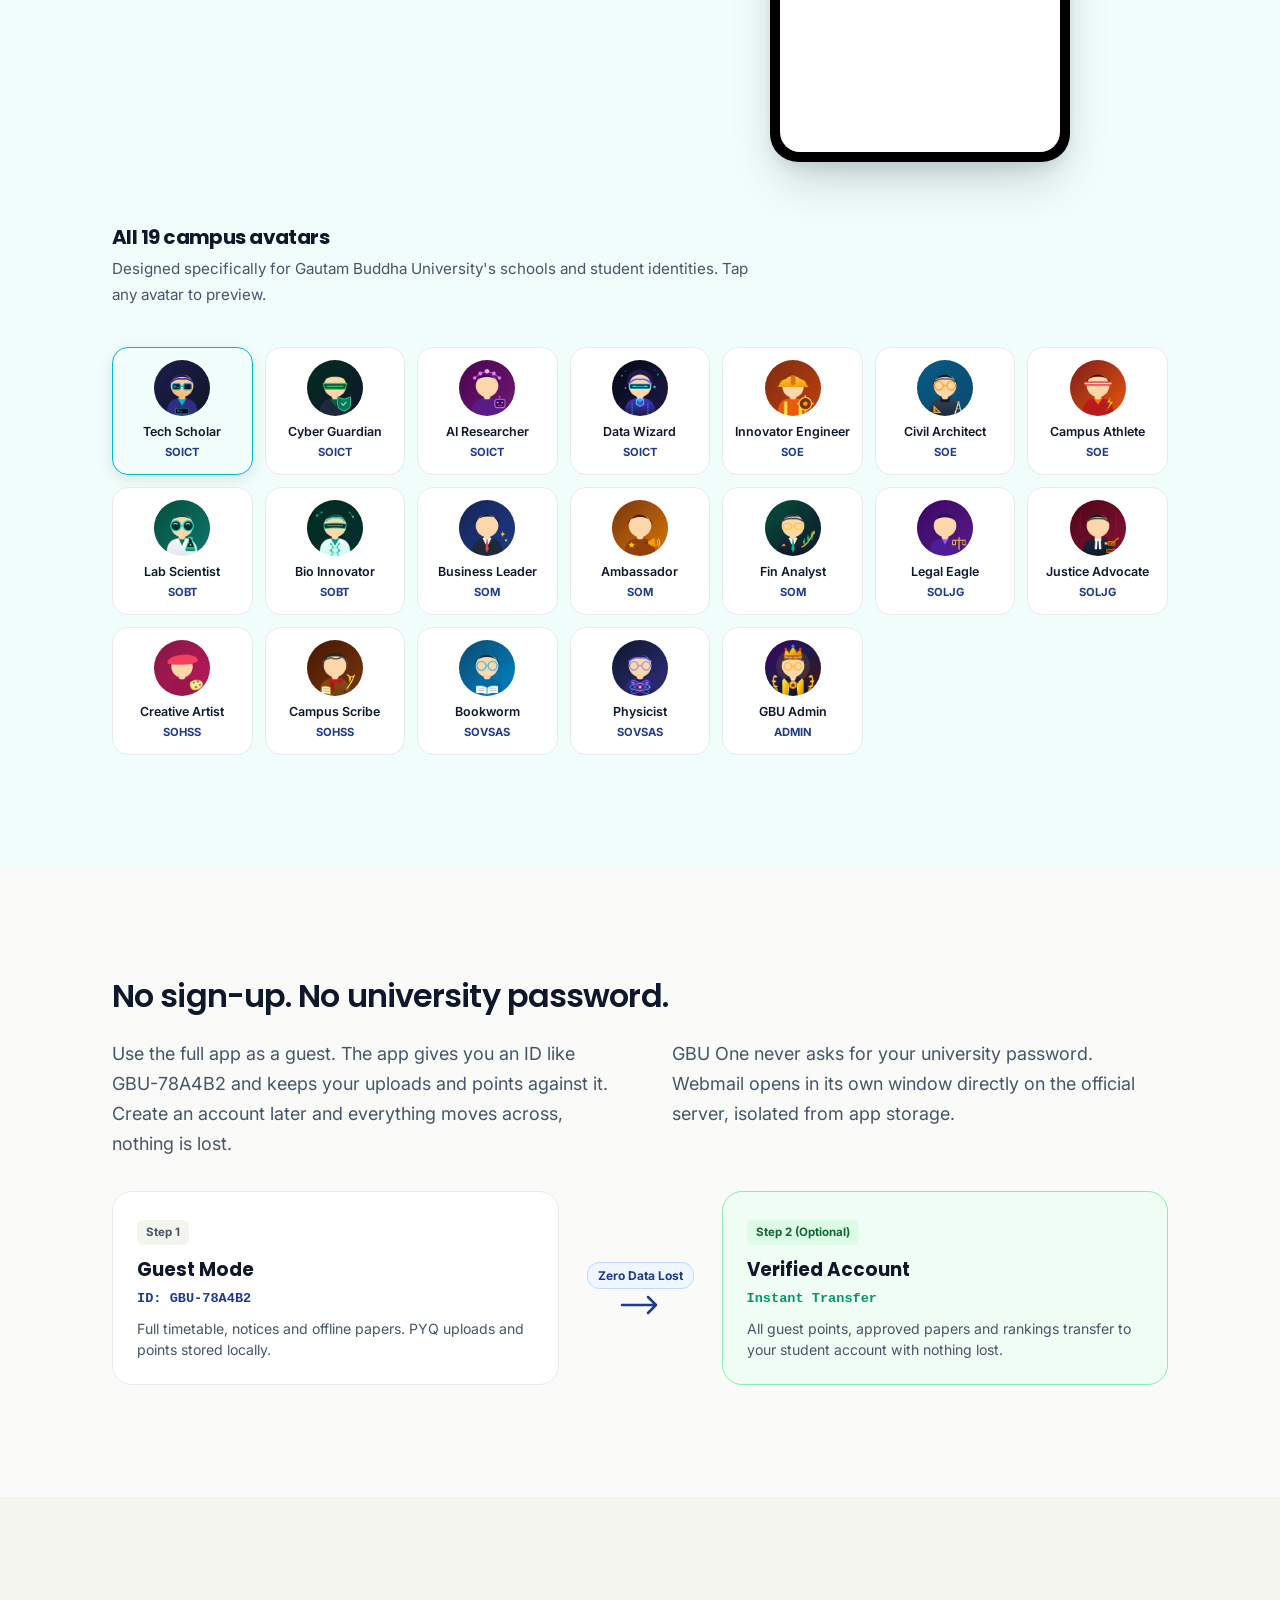
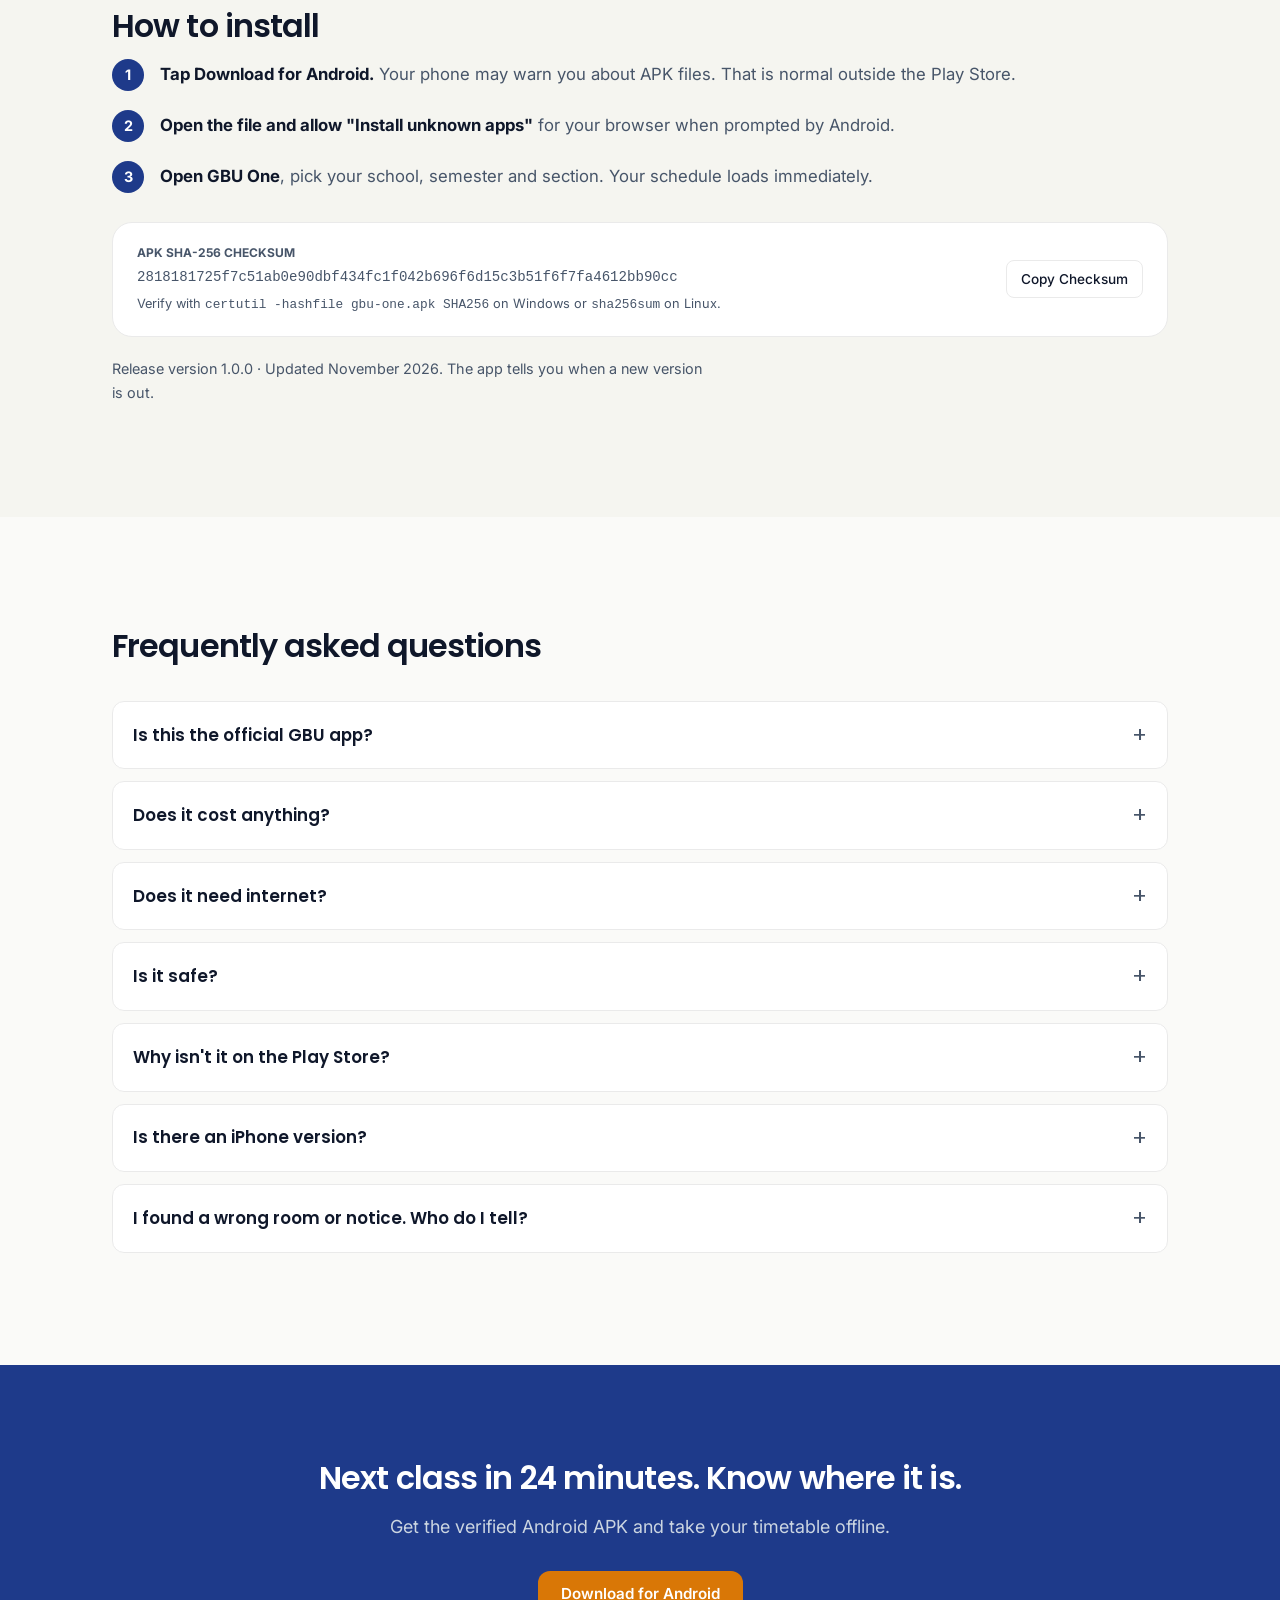
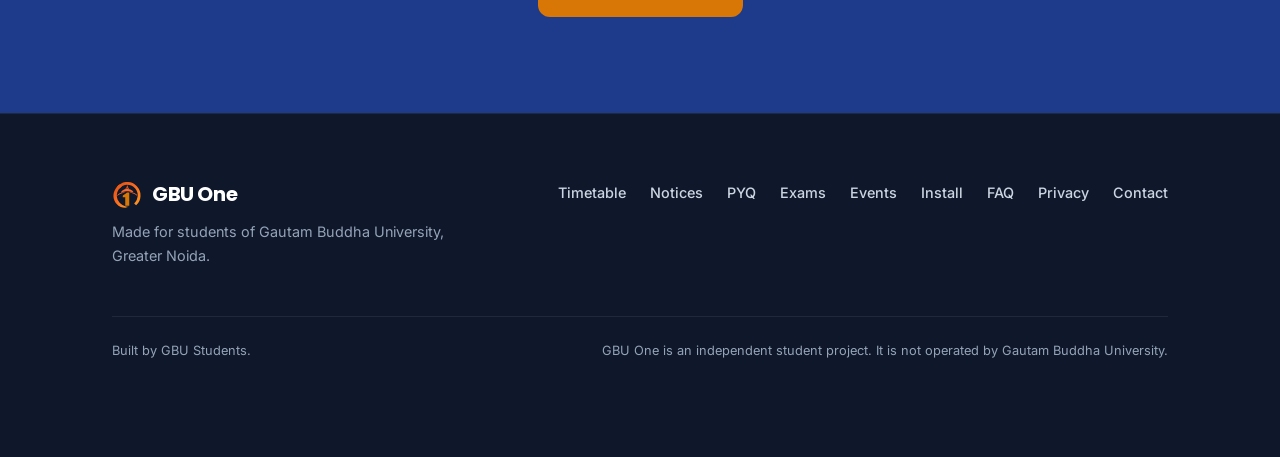
==== commit 75053440: "fix(landing): never hide content - animations always end visible The previous reveal layer set opaci" ====
--- a/index.html
+++ b/index.html
@@ -1231,11 +1231,13 @@
     }
   
 /* ============================================================
-   GBU One — motion & typography layer (paste inside the style block)
-   Transform/opacity only. Reduced motion disables everything.
+   GBU One — SAFE motion & typography layer
+   ============================================================
+   RULE: content is NEVER hidden by CSS waiting for JavaScript.
+   Every animation ends with opacity 1, so even with JS disabled,
+   a slow device, or a failed observer, the page is fully visible.
    ============================================================ */
 
-/* --- Fluid, refined type scale -------------------------------- */
 :root {
   --step--1: clamp(0.83rem, 0.80rem + 0.14vw, 0.92rem);
   --step-0:  clamp(0.98rem, 0.94rem + 0.18vw, 1.08rem);
@@ -1243,8 +1245,6 @@
   --step-2:  clamp(1.52rem, 1.35rem + 0.80vw, 2.05rem);
   --step-3:  clamp(2.05rem, 1.70rem + 1.70vw, 3.10rem);
   --step-4:  clamp(2.60rem, 2.00rem + 3.00vw, 4.25rem);
-  --font-heading: 'Poppins', system-ui, -apple-system, sans-serif;
-  --font-body: 'Inter', system-ui, -apple-system, sans-serif;
   --ease-out: cubic-bezier(0.16, 1, 0.3, 1);
 }
 
@@ -1252,7 +1252,7 @@
 body { font-size: var(--step-0); -webkit-font-smoothing: antialiased; }
 
 h1, h2, h3, .hero-title, .section-title {
-  font-family: var(--font-heading);
+  font-family: 'Poppins', system-ui, sans-serif;
   letter-spacing: -0.028em;
   line-height: 1.12;
   text-wrap: balance;
@@ -1261,72 +1261,57 @@
 h2, .section-title { font-size: var(--step-2); font-weight: 600; }
 p { text-wrap: pretty; line-height: 1.68; }
 
-/* --- Entrance reveal (JS adds .is-visible) -------------------- */
-.reveal {
-  opacity: 0;
-  transform: translate3d(0, 26px, 0);
-  transition:
-    opacity 720ms var(--ease-out),
-    transform 720ms var(--ease-out);
-  transition-delay: var(--reveal-delay, 0ms);
-  will-change: opacity, transform;
+/* --- Entrance: keyframes, NOT opacity:0 waiting for JS ---------- */
+@keyframes gbu-rise-in {
+  from { opacity: 0; transform: translate3d(0, 22px, 0); }
+  to   { opacity: 1; transform: none; }              /* always ends visible */
 }
-.reveal.is-visible { opacity: 1; transform: none; }
-
-/* Stagger children of a revealed group. */
-.reveal-group > * {
-  opacity: 0;
-  transform: translate3d(0, 18px, 0);
-  transition:
-    opacity 620ms var(--ease-out),
-    transform 620ms var(--ease-out);
-  transition-delay: calc(var(--i, 0) * 70ms);
-}
-.reveal-group.is-visible > * { opacity: 1; transform: none; }
-
-/* --- Hero: letter-by-letter rise for the wordmark ------------- */
-@keyframes gbu-rise {
-  from { opacity: 0; transform: translate3d(0, 0.5em, 0) rotate(3deg); }
+@keyframes gbu-letter-rise {
+  from { opacity: 0; transform: translate3d(0, 0.45em, 0) rotate(3deg); }
   to   { opacity: 1; transform: none; }
 }
+
+/* One-shot entrance on the hero only. `both` keeps the final visible state. */
+.hero-title, .hero-subtitle, .hero-cta, .hero-badge {
+  animation: gbu-rise-in 760ms var(--ease-out) both;
+}
+.hero-subtitle { animation-delay: 90ms; }
+.hero-cta { animation-delay: 160ms; }
+.hero-badge { animation-delay: 40ms; }
+
+/* Staggered letters: each span animates to opacity 1 and stays there. */
 .gbu-rise > span {
   display: inline-block;
-  opacity: 0;
-  animation: gbu-rise 760ms var(--ease-out) both;
-  animation-delay: calc(var(--i, 0) * 55ms + 120ms);
+  animation: gbu-letter-rise 700ms var(--ease-out) both;
+  animation-delay: calc(var(--i, 0) * 45ms + 80ms);
 }
 
-/* --- Micro-interactions: buttons ------------------------------ */
+/* --- Micro-interactions (no hiding) ----------------------------- */
 a, button { -webkit-tap-highlight-color: transparent; }
 .btn, .cta-button, .pill-button, a[class*="btn"], button[class*="btn"] {
-  transition:
-    transform 220ms var(--ease-out),
-    box-shadow 220ms var(--ease-out),
-    background-color 220ms var(--ease-out);
+  transition: transform 220ms var(--ease-out),
+              box-shadow 220ms var(--ease-out),
+              background-color 220ms var(--ease-out);
 }
 .btn:hover, .cta-button:hover, .pill-button:hover {
   transform: translate3d(0, -3px, 0);
   box-shadow: 0 14px 30px rgba(194, 65, 12, 0.22);
 }
-.btn:active, .cta-button:active, .pill-button:active { transform: translate3d(0, 0, 0) scale(0.98); }
+.btn:active, .cta-button:active, .pill-button:active {
+  transform: translate3d(0, 0, 0) scale(0.98);
+}
 .btn:focus-visible, a:focus-visible, button:focus-visible {
-  outline: 3px solid #c2410c;
-  outline-offset: 3px;
-  border-radius: 8px;
+  outline: 3px solid #c2410c; outline-offset: 3px; border-radius: 8px;
 }
-/* Arrow nudge on hover */
 .btn .arrow, .cta-button .arrow, a[class*="btn"] .arrow {
-  display: inline-block;
-  transition: transform 220ms var(--ease-out);
+  display: inline-block; transition: transform 220ms var(--ease-out);
 }
 .btn:hover .arrow, .cta-button:hover .arrow { transform: translateX(4px); }
 
-/* --- Cards / chips: tactile lift ------------------------------ */
 .card, .feature-card, .school-chip, .avatar-card, .faq-item {
-  transition:
-    transform 260ms var(--ease-out),
-    box-shadow 260ms var(--ease-out),
-    border-color 260ms var(--ease-out);
+  transition: transform 260ms var(--ease-out),
+              box-shadow 260ms var(--ease-out),
+              border-color 260ms var(--ease-out);
 }
 .card:hover, .feature-card:hover, .avatar-card:hover {
   transform: translate3d(0, -6px, 0);
@@ -1334,36 +1319,30 @@
 }
 .school-chip:hover { transform: translate3d(0, -3px, 0) scale(1.03); }
 
-/* --- Header: condense on scroll -------------------------------- */
 .site-header, header[class*="header"] {
   transition: padding 300ms var(--ease-out), box-shadow 300ms var(--ease-out);
 }
 .site-header.is-condensed, header[class*="header"].is-condensed {
-  padding-block: 8px;
-  box-shadow: 0 8px 24px rgba(31, 41, 55, 0.07);
+  padding-block: 8px; box-shadow: 0 8px 24px rgba(31, 41, 55, 0.07);
 }
 
-/* --- Soft ambient hero glow (slow, no wobble) ------------------ */
 @keyframes gbu-glow {
   0%, 100% { opacity: 0.45; transform: scale(1); }
   50%      { opacity: 0.70; transform: scale(1.06); }
 }
-.hero-glow {
-  animation: gbu-glow 9s ease-in-out infinite;
-  pointer-events: none;
-}
-
-/* --- Scroll progress bar --------------------------------------- */
+.hero-glow { animation: gbu-glow 9s ease-in-out infinite; pointer-events: none; }
+
 #gbu-progress {
   position: fixed; top: 0; left: 0; height: 3px; width: 0;
   background: linear-gradient(90deg, #c2410c, #f59e0b);
-  z-index: 9999; pointer-events: none;
-  transition: width 90ms linear;
+  z-index: 9999; pointer-events: none; transition: width 90ms linear;
 }
 
-/* --- Reduced motion: total kill switch ------------------------- */
+/* Reduced motion: everything visible, no movement. */
 @media (prefers-reduced-motion: reduce) {
-  .reveal, .reveal-group > *, .gbu-rise > span { opacity: 1 !important; transform: none !important; animation: none !important; }
+  .hero-title, .hero-subtitle, .hero-cta, .hero-badge, .gbu-rise > span {
+    animation: none !important; opacity: 1 !important; transform: none !important;
+  }
   .hero-glow { animation: none !important; }
   #gbu-progress { display: none; }
 }
@@ -2429,12 +2408,12 @@
   </script>
 
 <script>
-/* GBU One — motion behaviours (no dependencies) */
+/* GBU One — SAFE motion behaviours. Nothing here hides content. */
 (function () {
   'use strict';
   var reduce = window.matchMedia && window.matchMedia('(prefers-reduced-motion: reduce)').matches;
 
-  /* 1. Scroll progress bar */
+  /* 1. Scroll progress bar (purely additive). */
   if (!reduce) {
     var progress = document.createElement('div');
     progress.id = 'gbu-progress';
@@ -2442,37 +2421,11 @@
     document.body.appendChild(progress);
   }
 
-  /* 2. Reveal on scroll — PERFORMS: brings content into view, never idles. */
-  var targets = document.querySelectorAll(
-    'section, .card, .feature-card, .school-chip, .avatar-card, .faq-item, .reveal'
-  );
-  if (!reduce && 'IntersectionObserver' in window) {
-    targets.forEach(function (el, i) {
-      if (!el.classList.contains('reveal')) el.classList.add('reveal');
-      el.style.setProperty('--reveal-delay', (i % 6) * 60 + 'ms');
-    });
-    var observer = new IntersectionObserver(function (entries) {
-      entries.forEach(function (entry) {
-        if (!entry.isIntersecting) return;
-        entry.target.classList.add('is-visible');
-        observer.unobserve(entry.target);
-      });
-    }, { rootMargin: '0px 0px -8% 0px', threshold: 0.08 });
-    targets.forEach(function (el) { observer.observe(el); });
-  } else {
-    targets.forEach(function (el) { el.classList.add('is-visible'); });
-  }
-
-  /* 3. Stagger children of grids/lists. */
-  document.querySelectorAll('.reveal-group, [class*="grid"], [class*="chips"]').forEach(function (group) {
-    Array.prototype.forEach.call(group.children, function (child, i) {
-      child.style.setProperty('--i', i);
-    });
-    group.classList.add('reveal-group');
-  });
-
-  /* 4. Hero wordmark split: wrap each character for a staggered rise.
-        Only the element marked data-split is touched. */
+  /* 2. Header condense on scroll. */
+  var header = document.querySelector('.site-header, header[class*="header"]');
+
+  /* 3. Hero wordmark letters: split into spans; CSS animates them to visible.
+        If this script fails, the original plain text remains fully visible. */
   document.querySelectorAll('[data-split]').forEach(function (el) {
     var text = el.textContent || '';
     el.textContent = '';
@@ -2485,8 +2438,7 @@
     el.classList.add('gbu-rise');
   });
 
-  /* 5. Header condense + progress on scroll (rAF-throttled). */
-  var header = document.querySelector('.site-header, header[class*="header"]');
+  /* 4. Scroll handler (rAF-throttled). Never touches visibility. */
   var ticking = false;
   function onScroll() {
     var y = window.scrollY || document.documentElement.scrollTop || 0;
@@ -2502,27 +2454,26 @@
   }, { passive: true });
   onScroll();
 
-  /* 6. Count-up for numeric stats. Runs once when visible. */
+  /* 5. Count-up: progressively enhances a number, never hides it. */
   if (!reduce && 'IntersectionObserver' in window) {
     var counters = document.querySelectorAll('[data-count]');
-    var counterObserver = new IntersectionObserver(function (entries) {
+    var observer = new IntersectionObserver(function (entries) {
       entries.forEach(function (entry) {
         if (!entry.isIntersecting) return;
         var el = entry.target;
         var target = Number(el.getAttribute('data-count')) || 0;
         var start = performance.now();
-        var duration = 1100;
         function step(now) {
-          var t = Math.min((now - start) / duration, 1);
+          var t = Math.min((now - start) / 1100, 1);
           var eased = 1 - Math.pow(1 - t, 3);
           el.textContent = Math.round(target * eased).toLocaleString('en-IN');
-          if (t < 1) requestAnimationFrame(step);
+          if (t < 1) window.requestAnimationFrame(step);
         }
-        requestAnimationFrame(step);
-        counterObserver.unobserve(el);
+        window.requestAnimationFrame(step);
+        observer.unobserve(el);
       });
-    }, { threshold: 0.5 });
-    counters.forEach(function (el) { counterObserver.observe(el); });
+    }, { threshold: 0.4 });
+    counters.forEach(function (el) { observer.observe(el); });
   }
 })();
 </script>
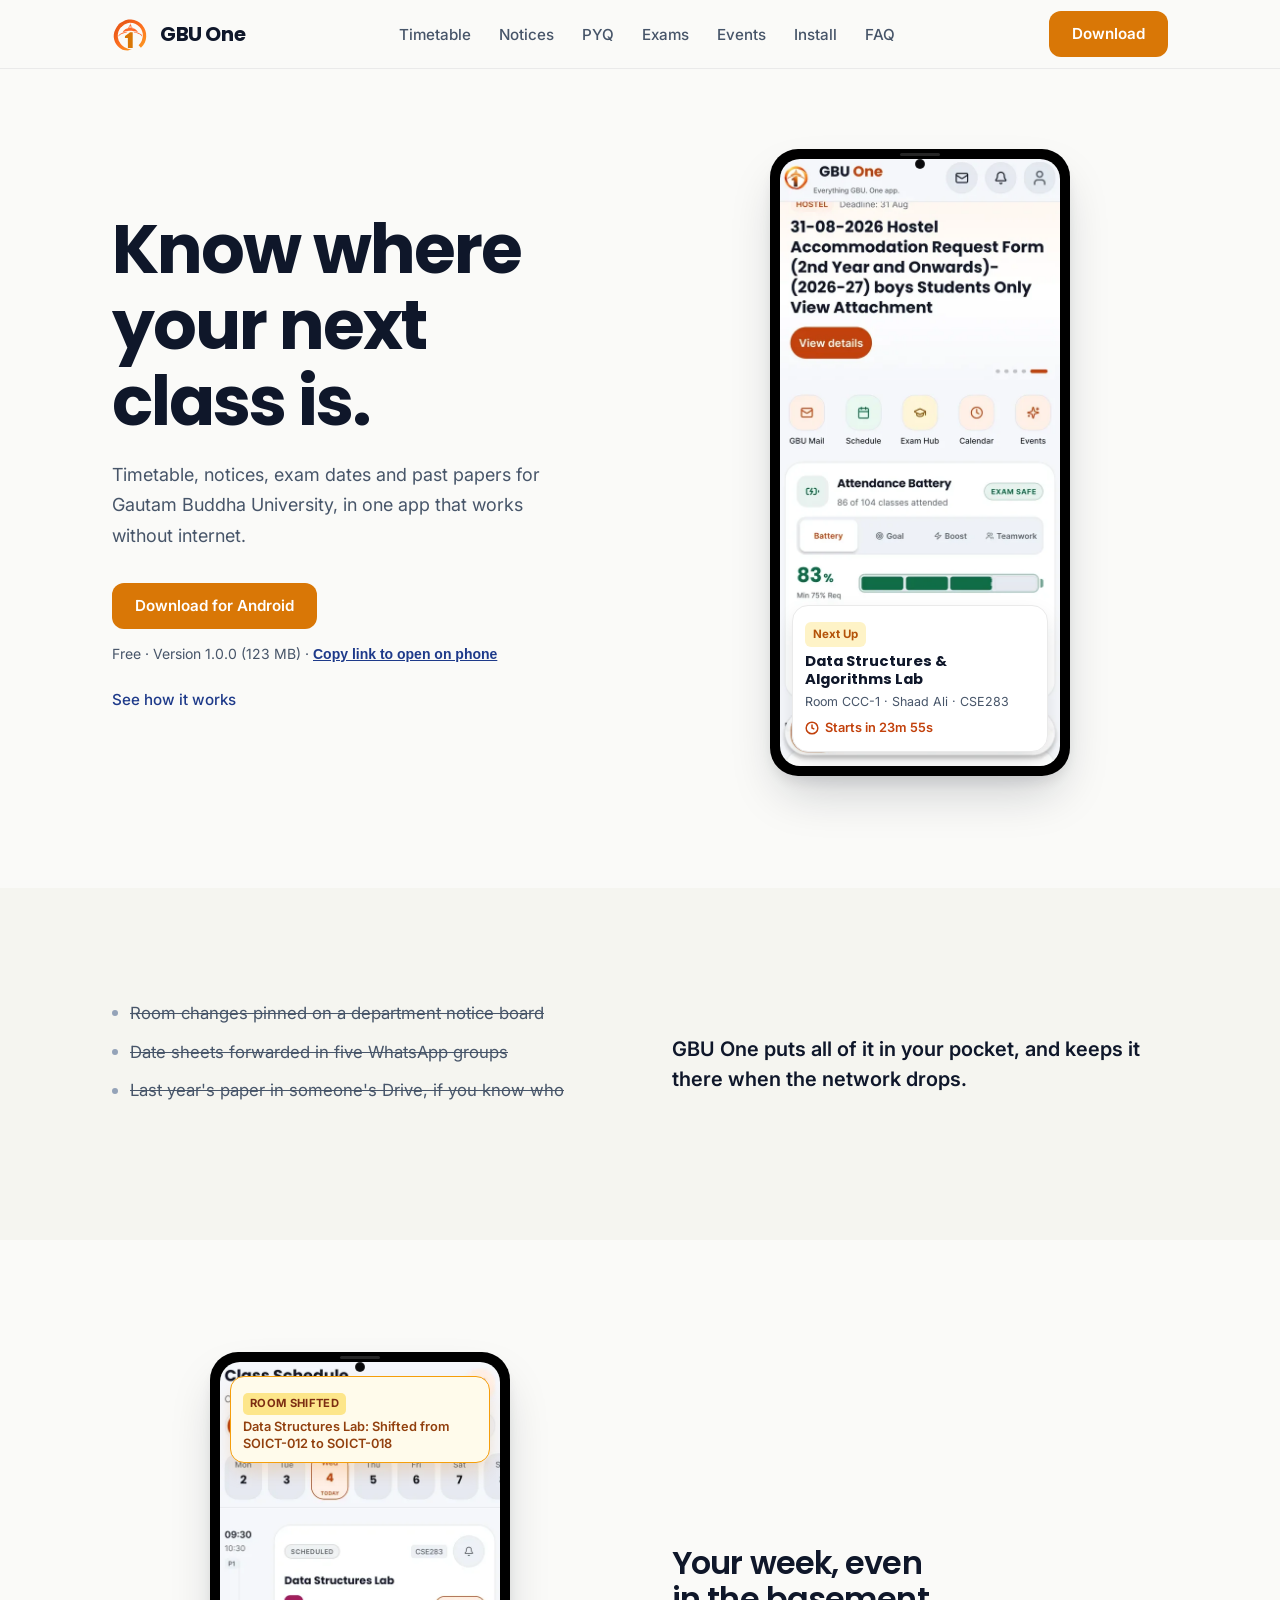
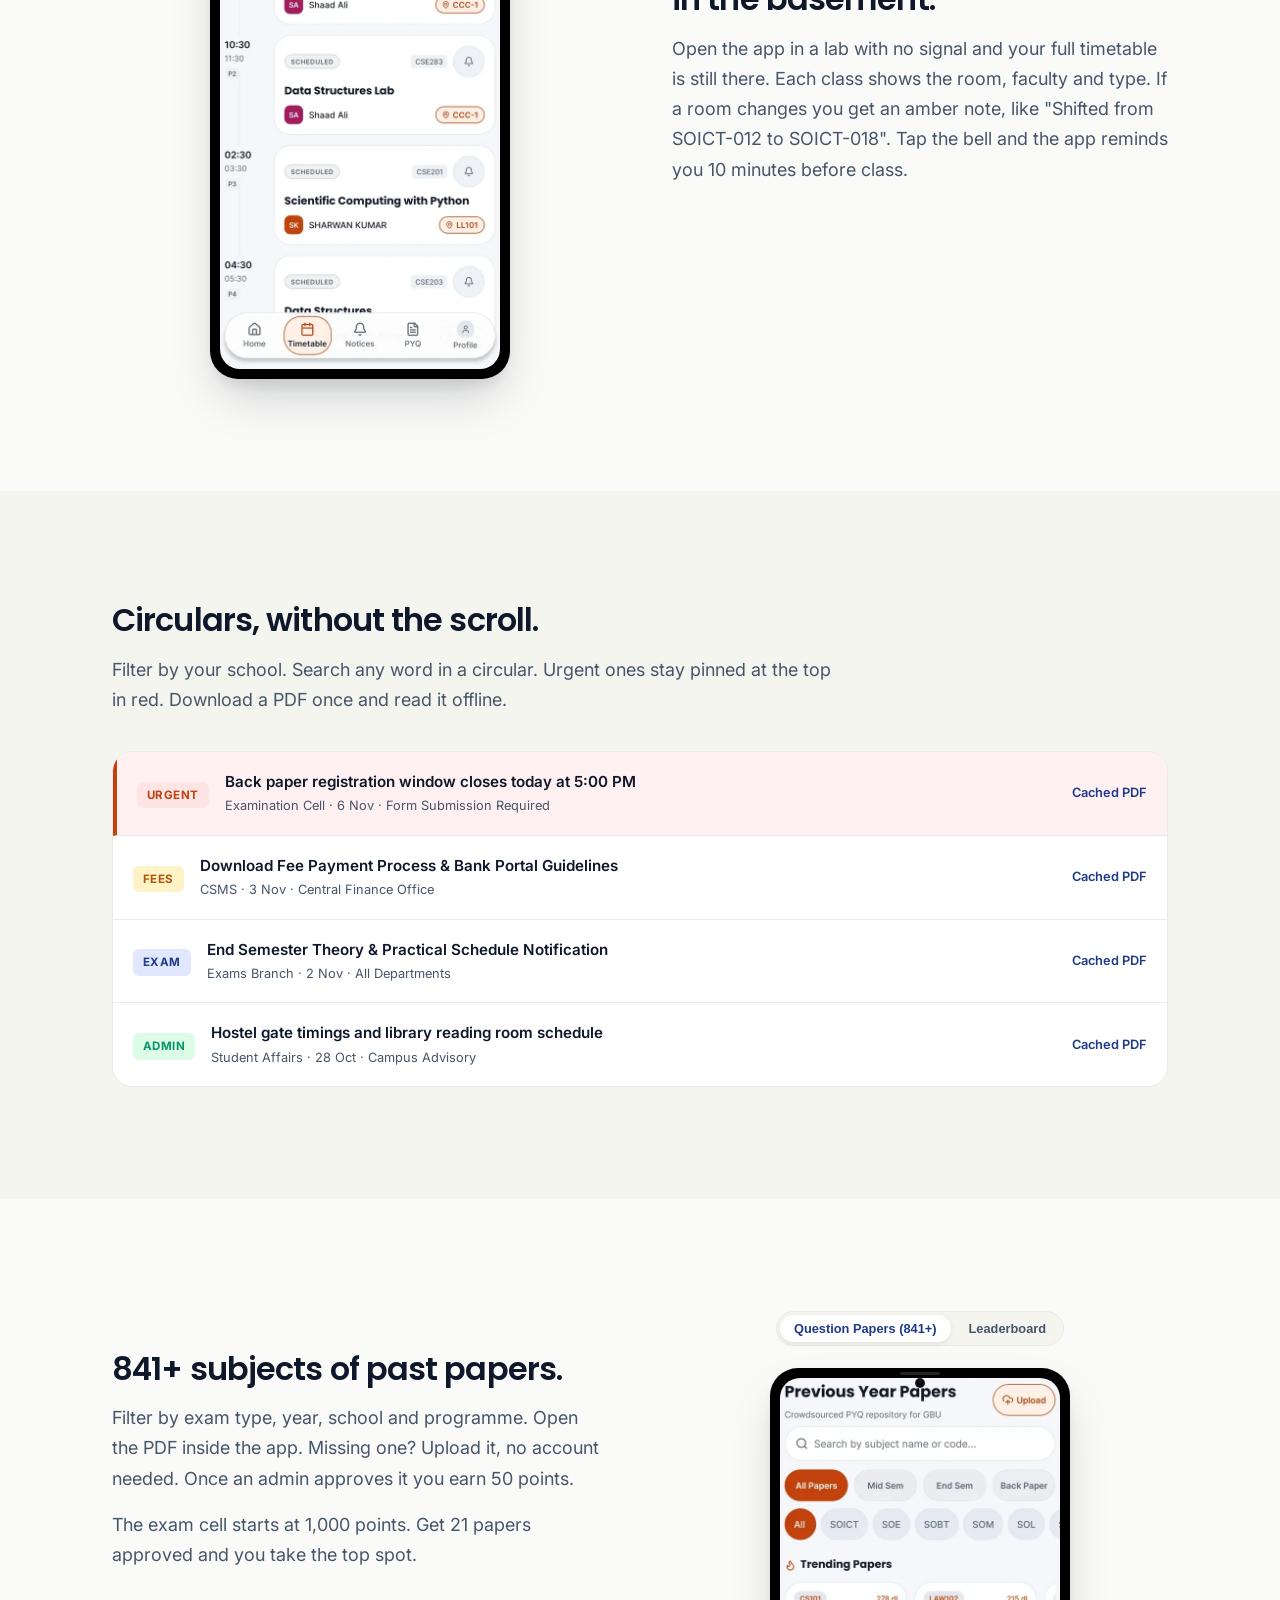
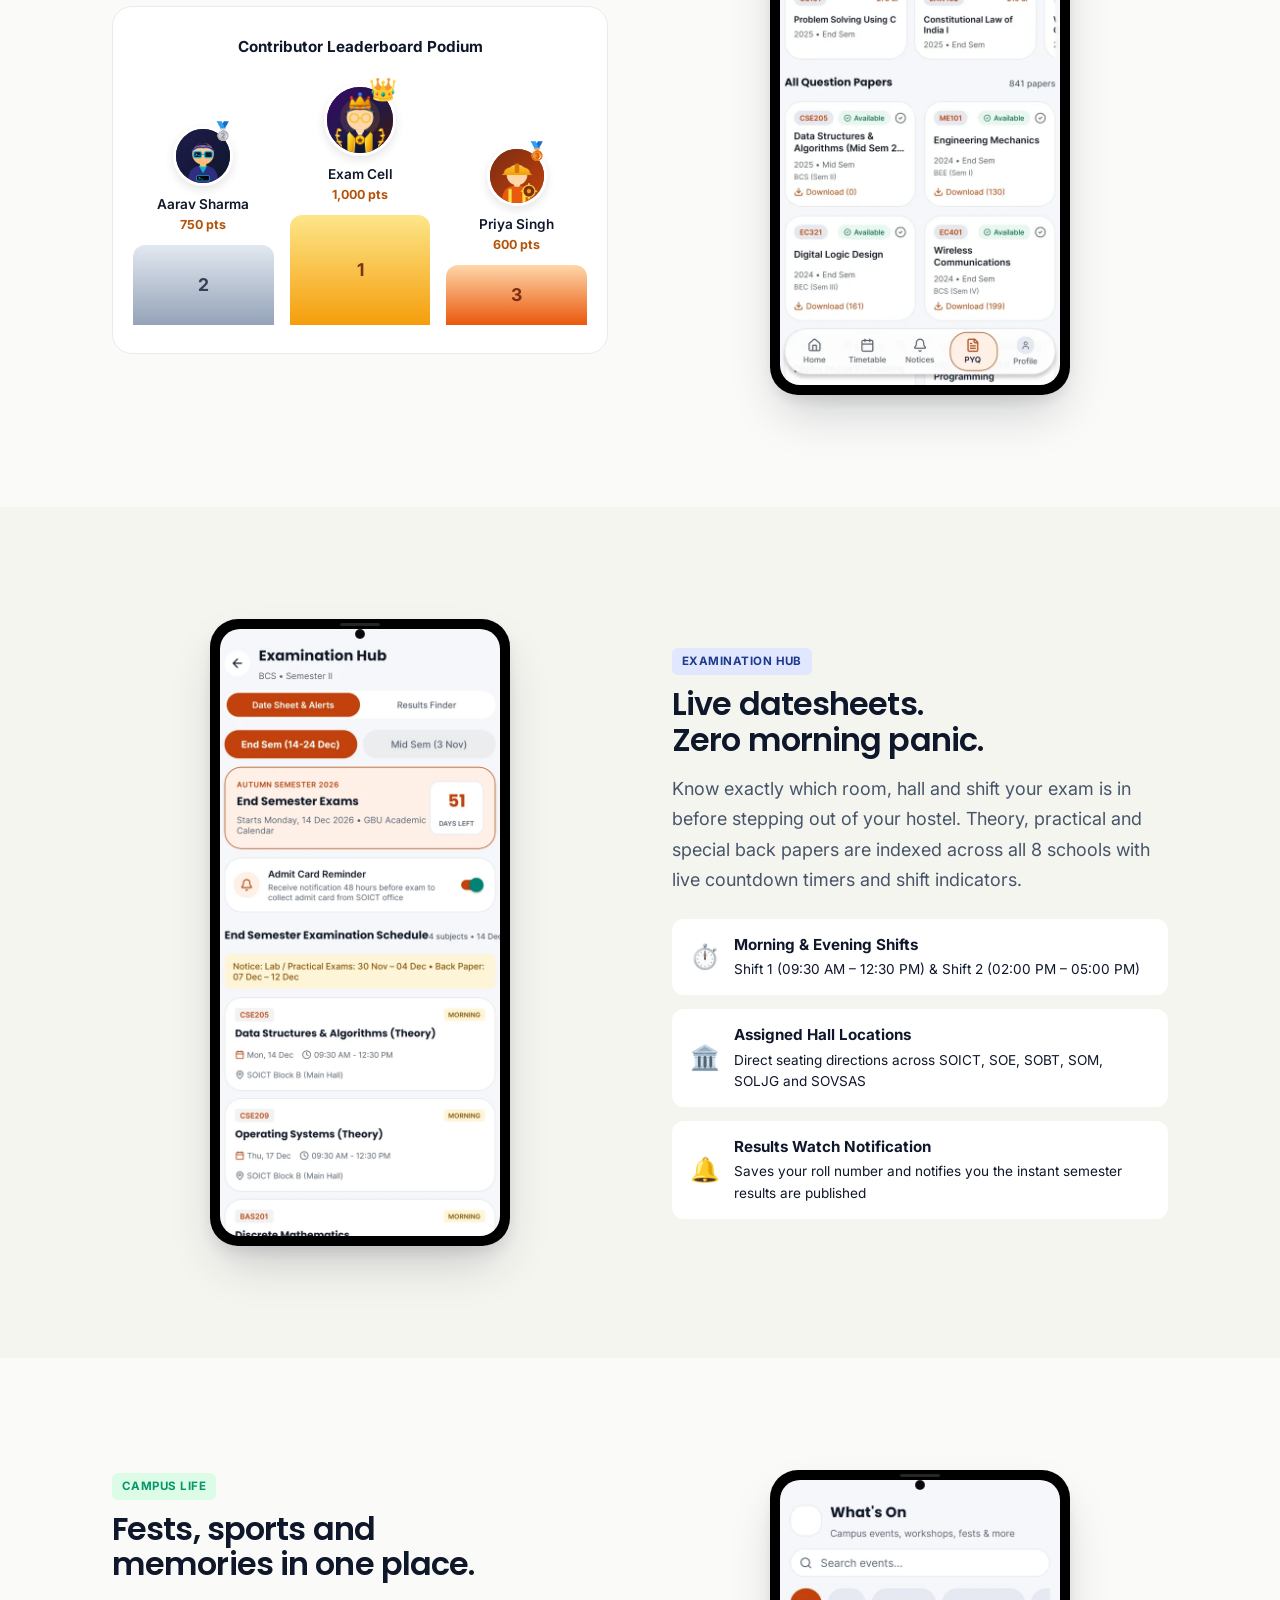
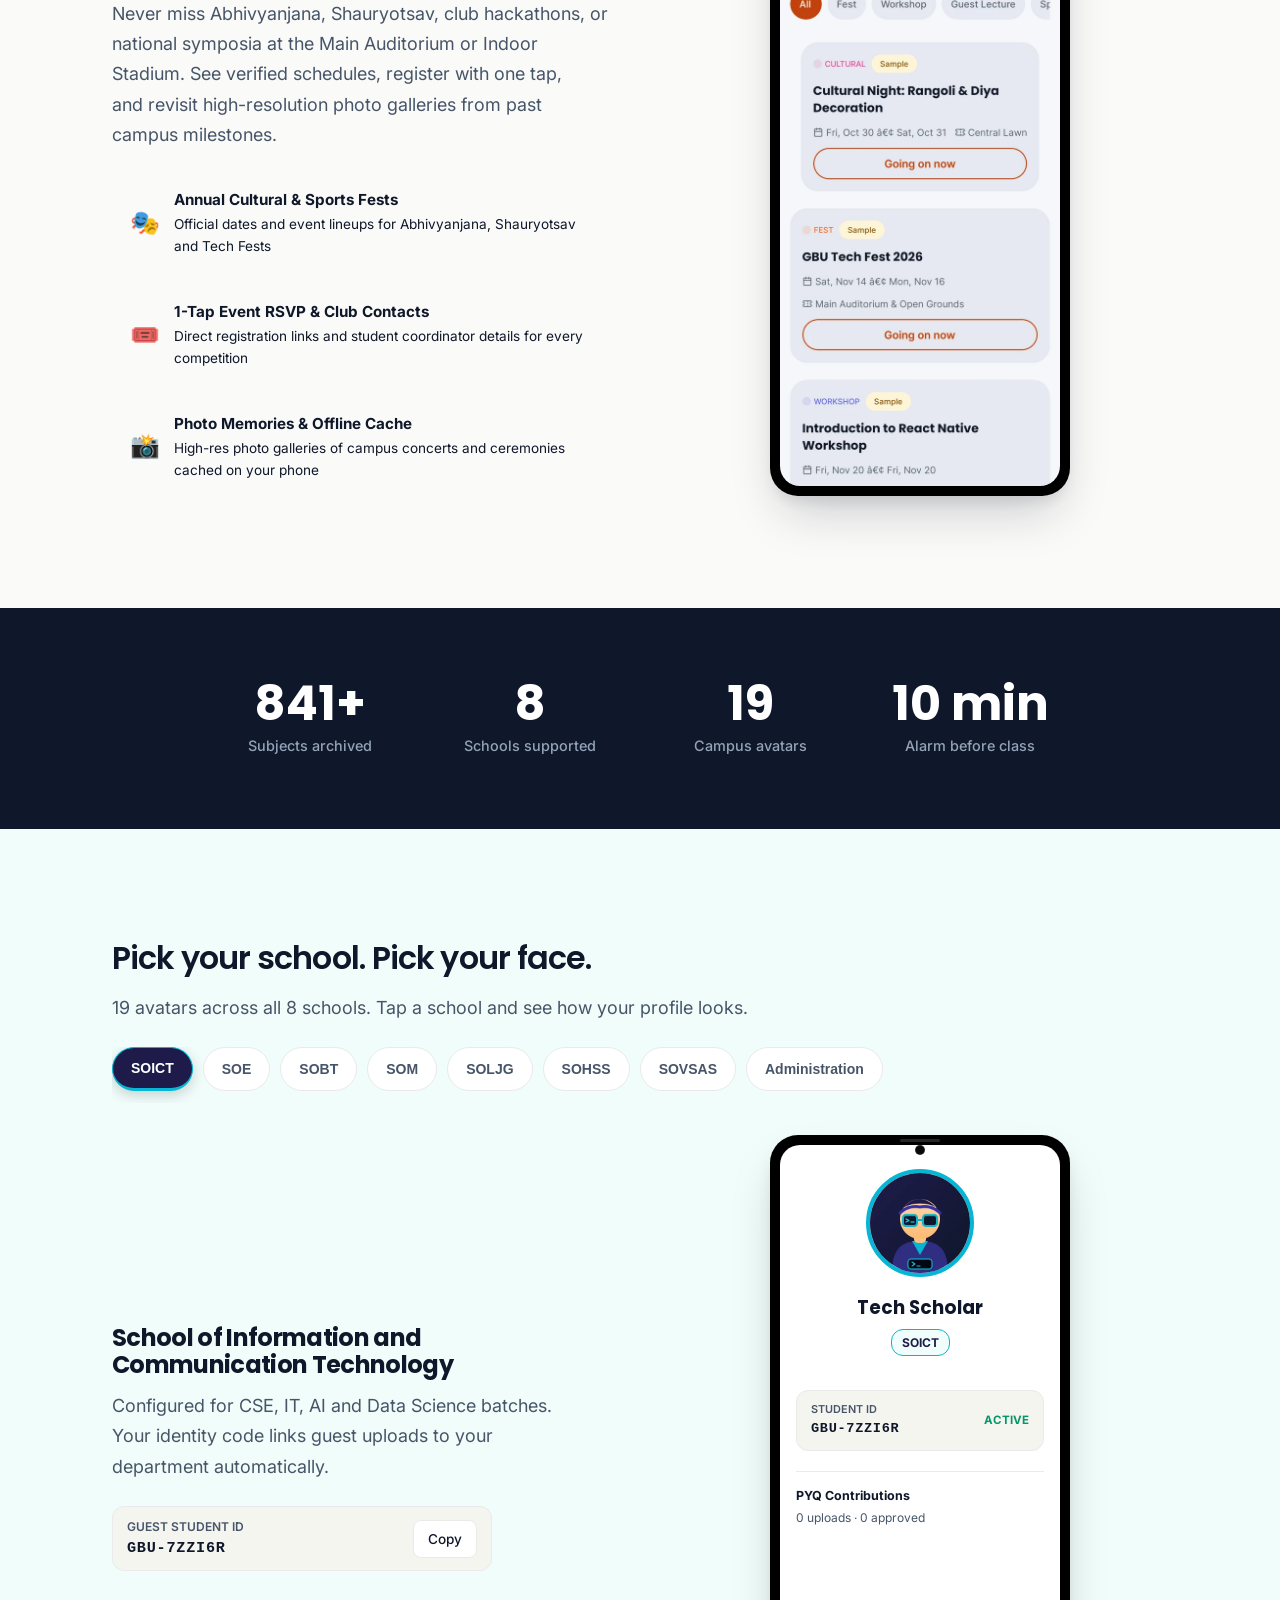
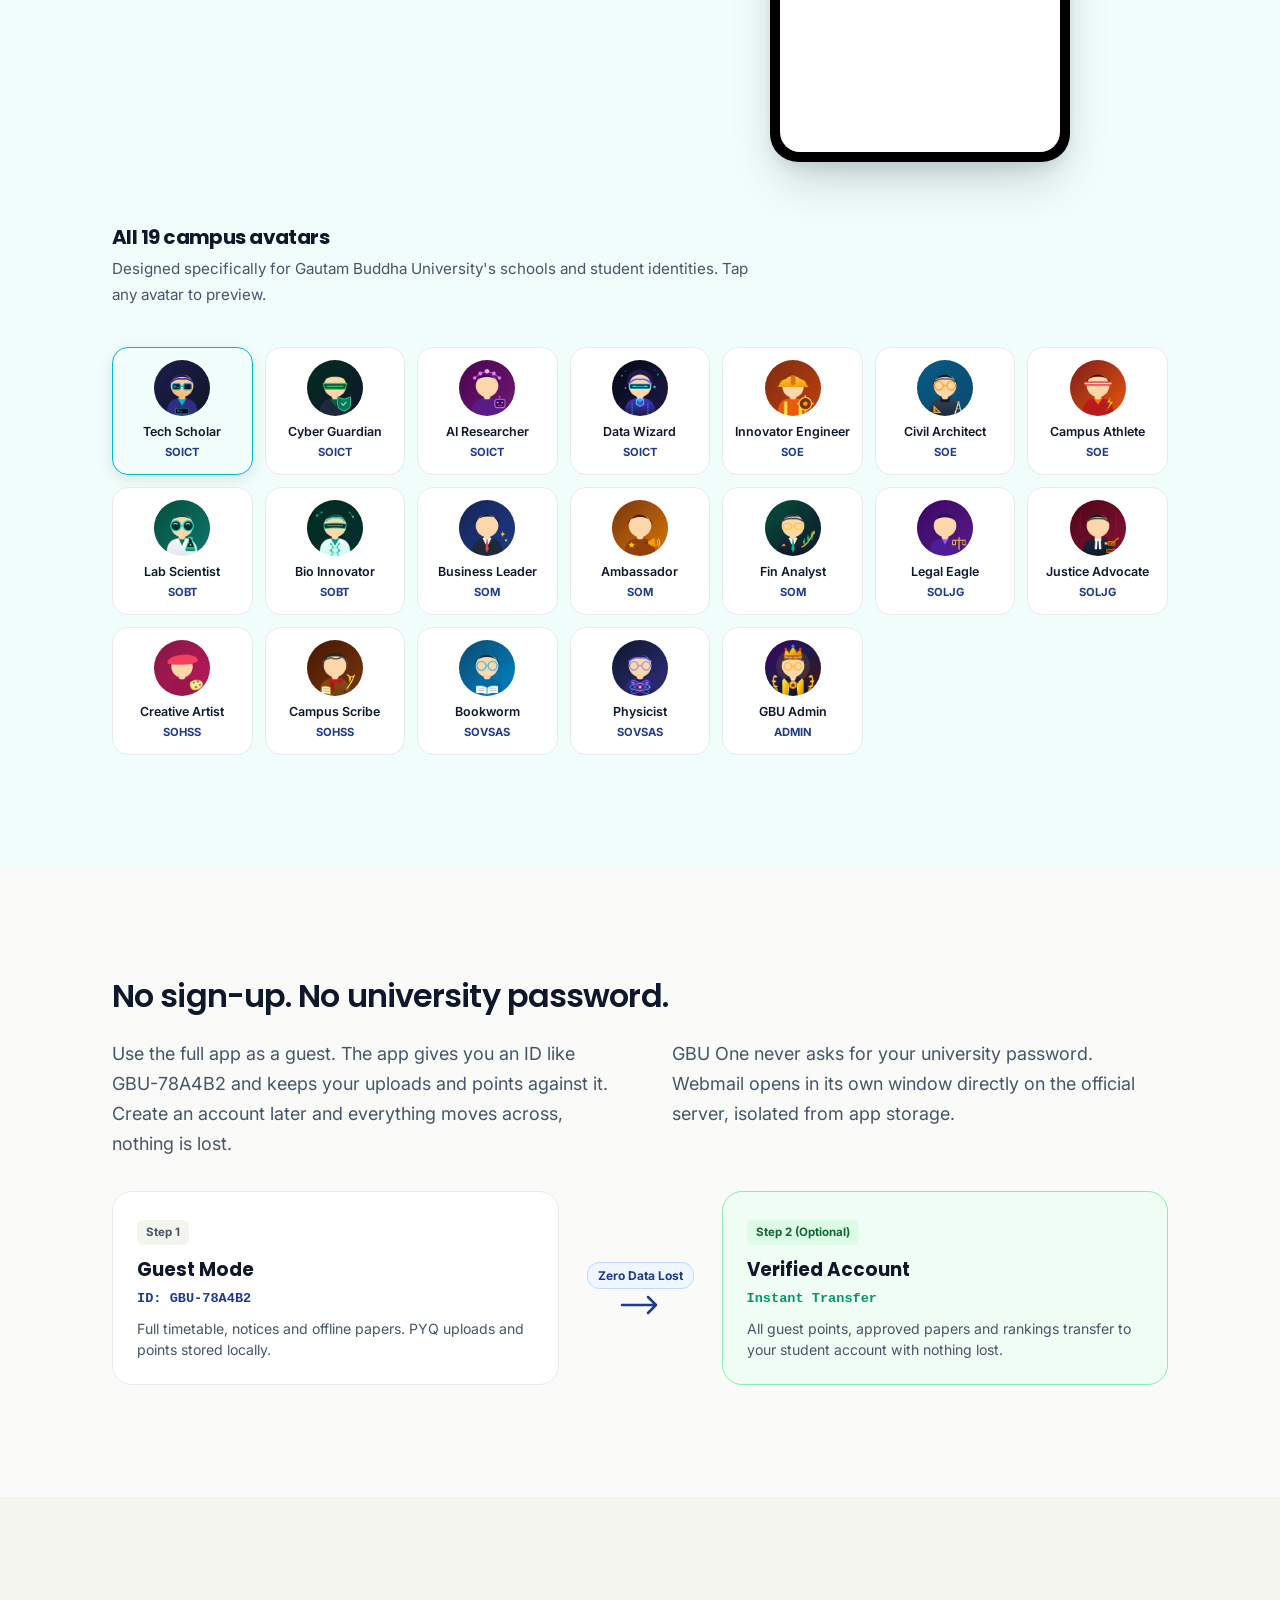
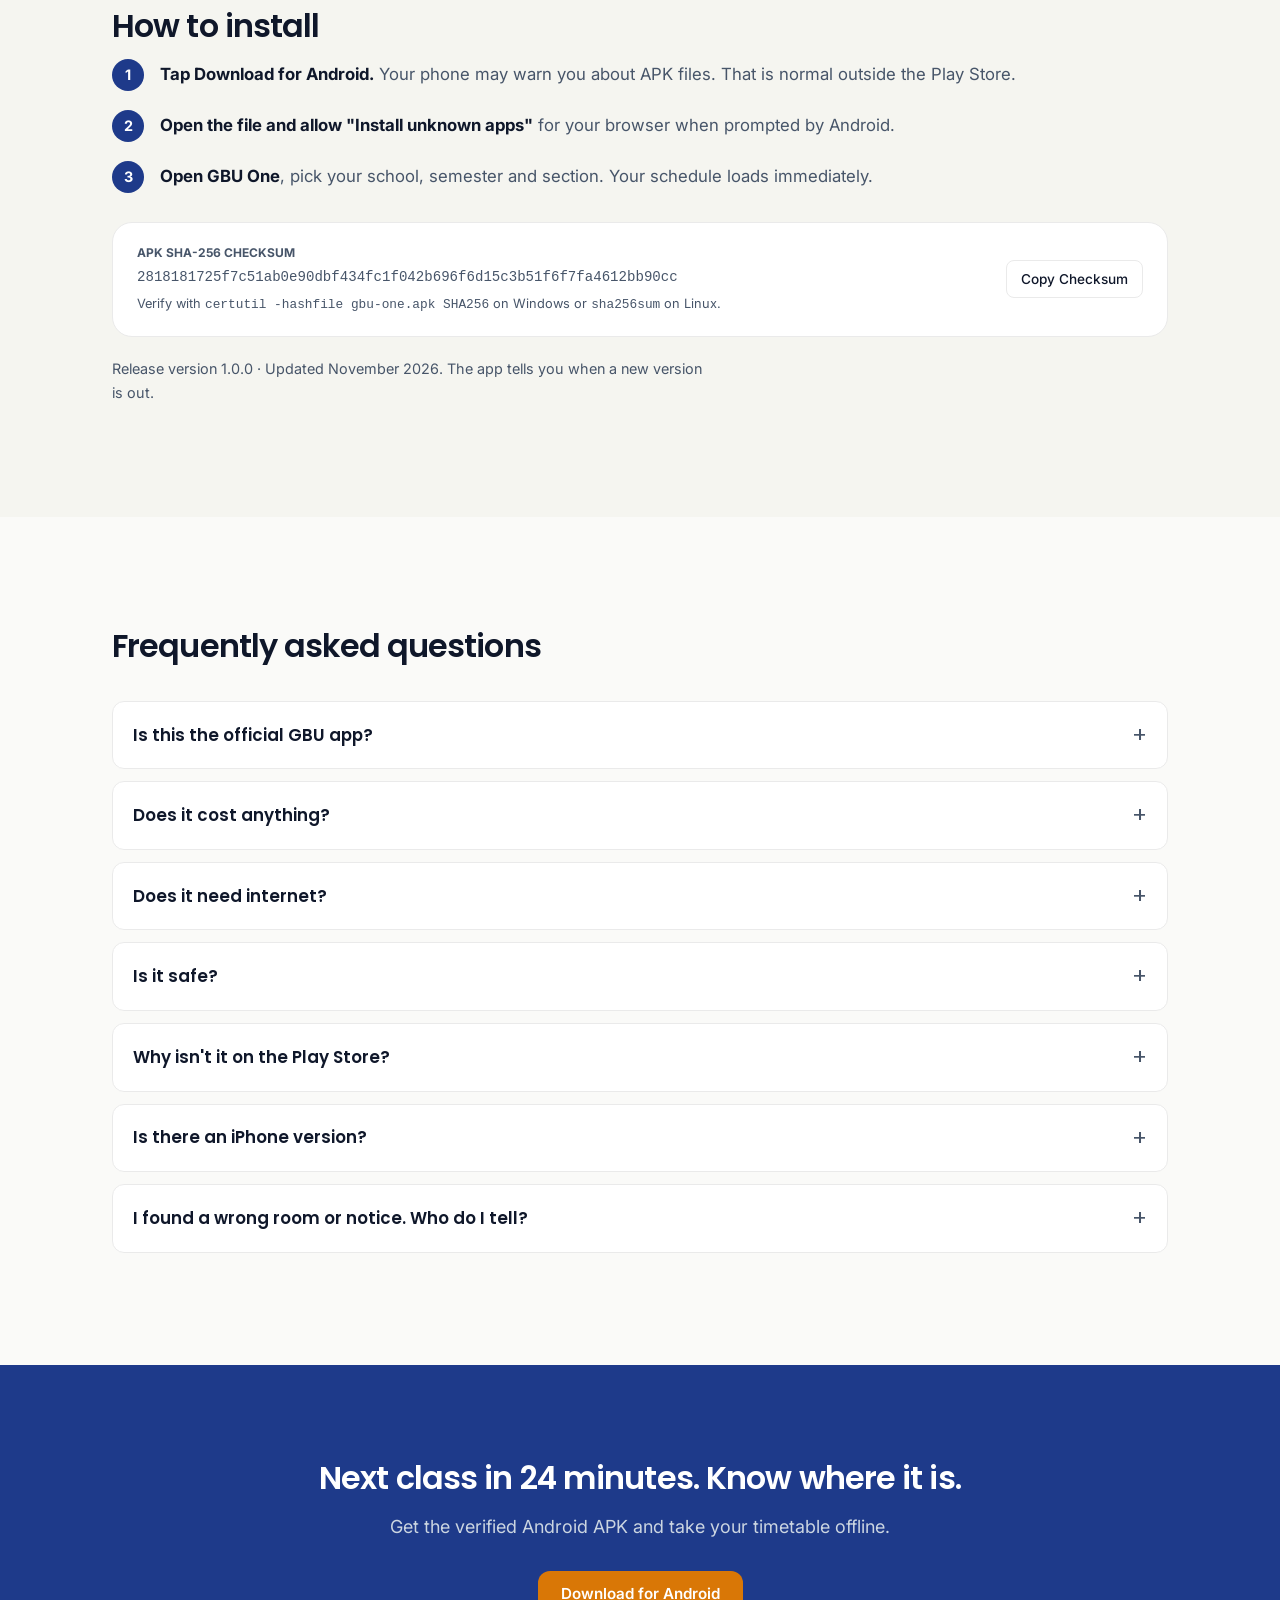
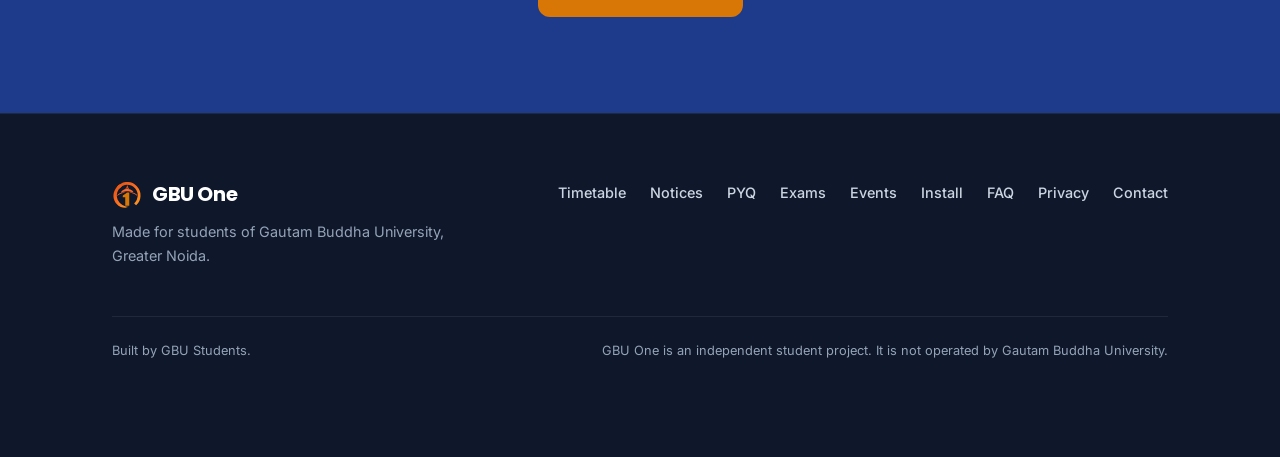
==== commit 171d6072: "fix(ui): word-level hero animation (no broken wrapping), safe motion, support email" ====
--- a/index.html
+++ b/index.html
@@ -1279,11 +1279,12 @@
 .hero-cta { animation-delay: 160ms; }
 .hero-badge { animation-delay: 40ms; }
 
-/* Staggered letters: each span animates to opacity 1 and stays there. */
-.gbu-rise > span {
+/* Staggered WORDS: each word animates to opacity 1 and stays there.
+   Never split into characters - that breaks natural line wrapping. */
+.gbu-rise > .gbu-word {
   display: inline-block;
   animation: gbu-letter-rise 700ms var(--ease-out) both;
-  animation-delay: calc(var(--i, 0) * 45ms + 80ms);
+  animation-delay: calc(var(--i, 0) * 90ms + 80ms);
 }
 
 /* --- Micro-interactions (no hiding) ----------------------------- */
@@ -1340,7 +1341,7 @@
 
 /* Reduced motion: everything visible, no movement. */
 @media (prefers-reduced-motion: reduce) {
-  .hero-title, .hero-subtitle, .hero-cta, .hero-badge, .gbu-rise > span {
+  .hero-title, .hero-subtitle, .hero-cta, .hero-badge, .gbu-rise > .gbu-word {
     animation: none !important; opacity: 1 !important; transform: none !important;
   }
   .hero-glow { animation: none !important; }
@@ -2072,7 +2073,7 @@
           <li><a href="#install">Install</a></li>
           <li><a href="#faq">FAQ</a></li>
           <li><a href="#privacy">Privacy</a></li>
-          <li><a href="mailto:info@gbu.ac.in">Contact</a></li>
+          <li><a href="mailto:support@gbuone.space">Contact</a></li>
         </ul>
       </div>
 
@@ -2104,7 +2105,7 @@
       apkSize: "123 MB",
       sha256: "2818181725f7c51ab0e90dbf434fc1f042b696f6d15c3b51f6f7fa4612bb90cc",
       iosAvailable: false,
-      contactEmail: "info@gbu.ac.in"
+      contactEmail: "support@gbuone.space"
     };
 
     // 1. Synchronize Configuration & OS Detection
@@ -2424,16 +2425,20 @@
   /* 2. Header condense on scroll. */
   var header = document.querySelector('.site-header, header[class*="header"]');
 
-  /* 3. Hero wordmark letters: split into spans; CSS animates them to visible.
-        If this script fails, the original plain text remains fully visible. */
+  /* 3. Hero wordmark: split into WORDS (never characters), so words stay
+        intact and wrap naturally on narrow screens. If this script fails,
+        the original text remains fully visible. */
   document.querySelectorAll('[data-split]').forEach(function (el) {
-    var text = el.textContent || '';
+    var words = (el.textContent || '').trim().split(/\s+/).filter(Boolean);
+    if (!words.length) return;
     el.textContent = '';
-    Array.prototype.forEach.call(text, function (char, i) {
+    words.forEach(function (word, i) {
       var span = document.createElement('span');
-      span.textContent = char === ' ' ? '\u00a0' : char;
+      span.className = 'gbu-word';
+      span.textContent = word;
       span.style.setProperty('--i', i);
       el.appendChild(span);
+      if (i < words.length - 1) el.appendChild(document.createTextNode(' '));
     });
     el.classList.add('gbu-rise');
   });
@@ -2476,7 +2481,7 @@
     counters.forEach(function (el) { observer.observe(el); });
   }
 })();
+
 </script>
-
 </body>
 </html>
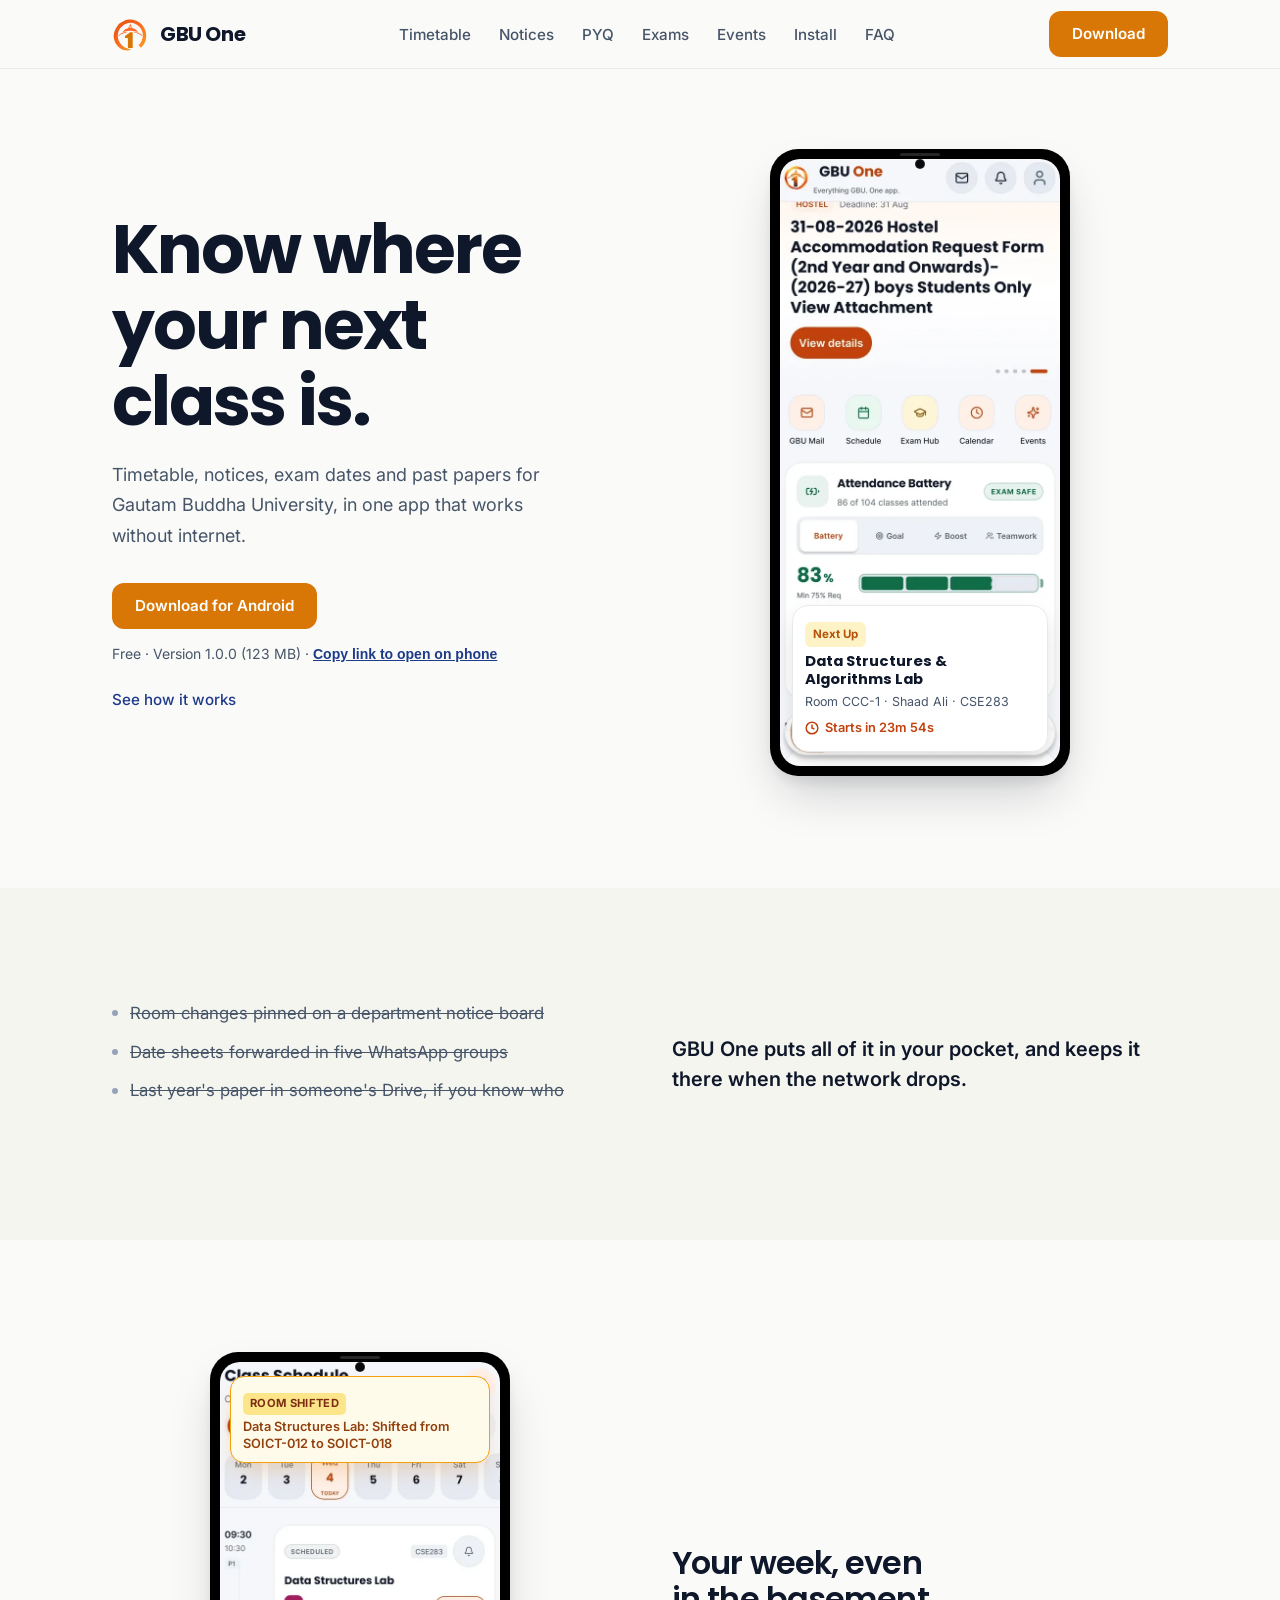
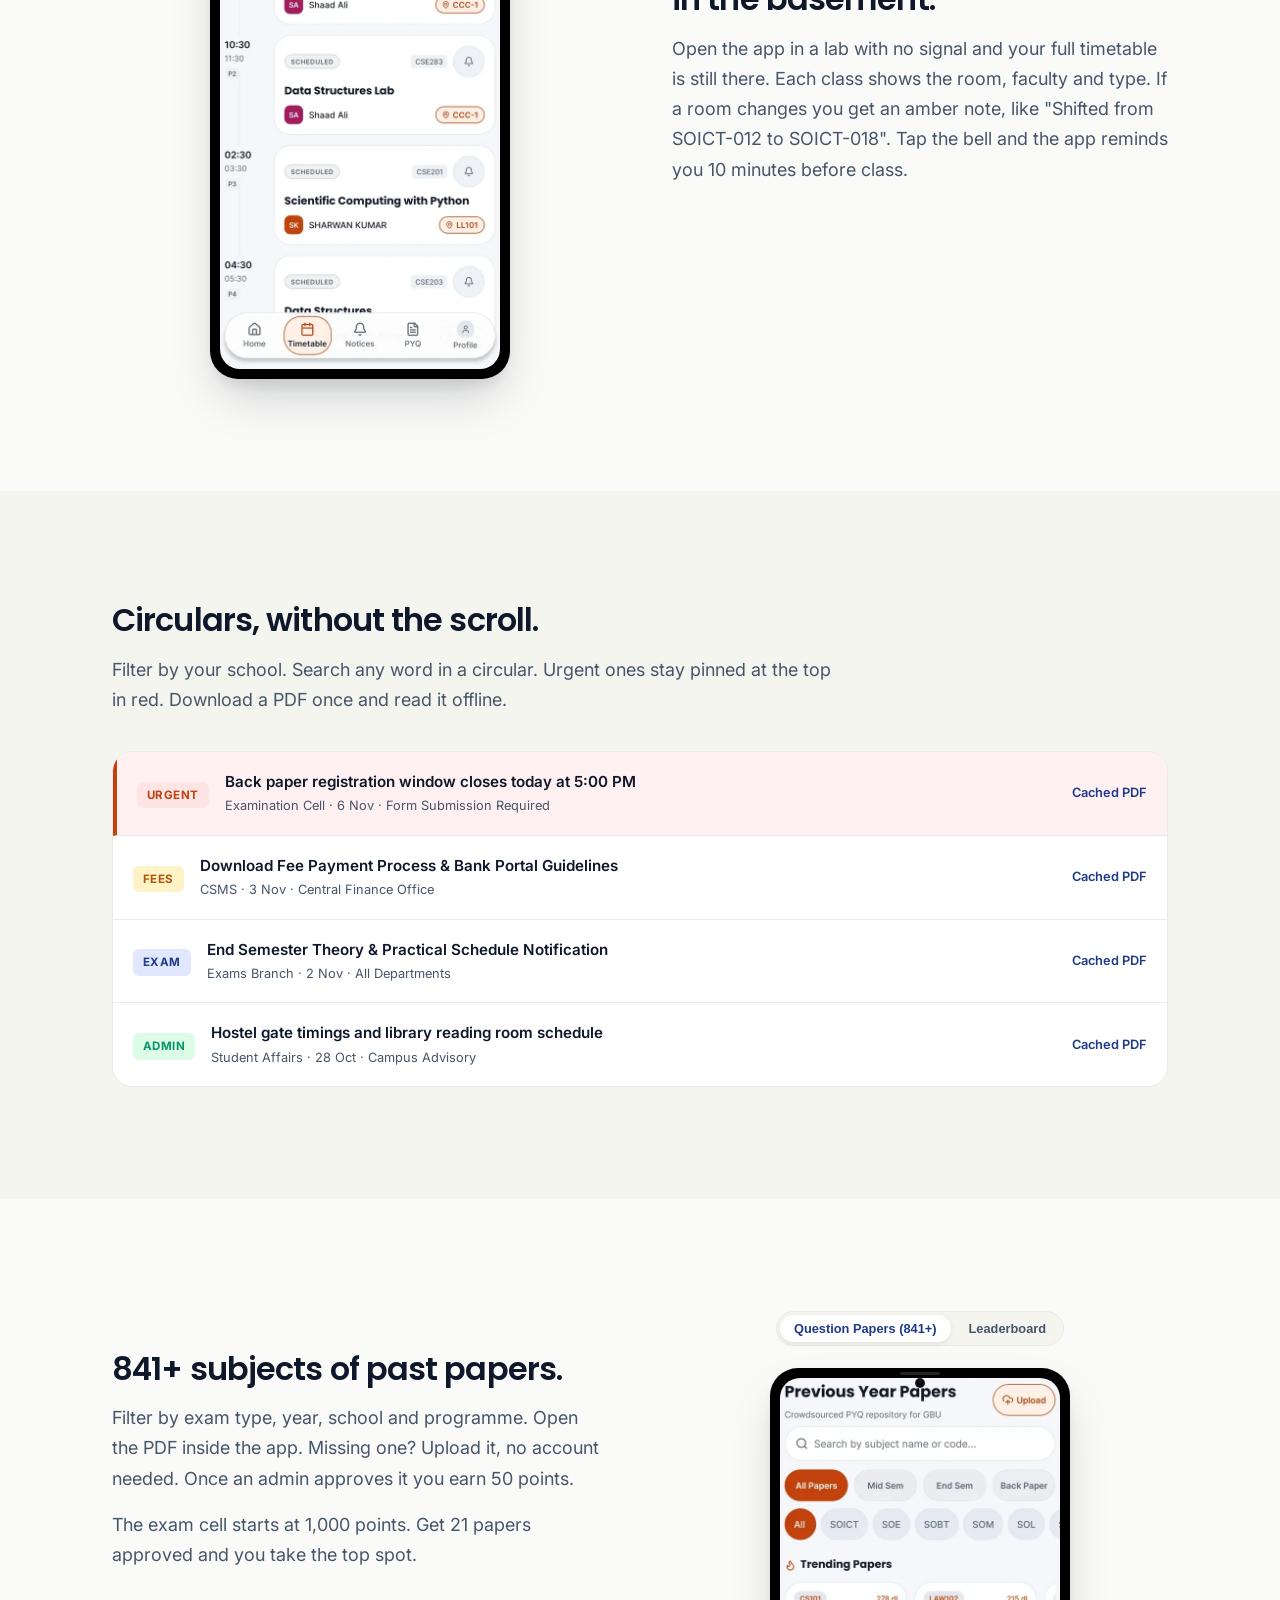
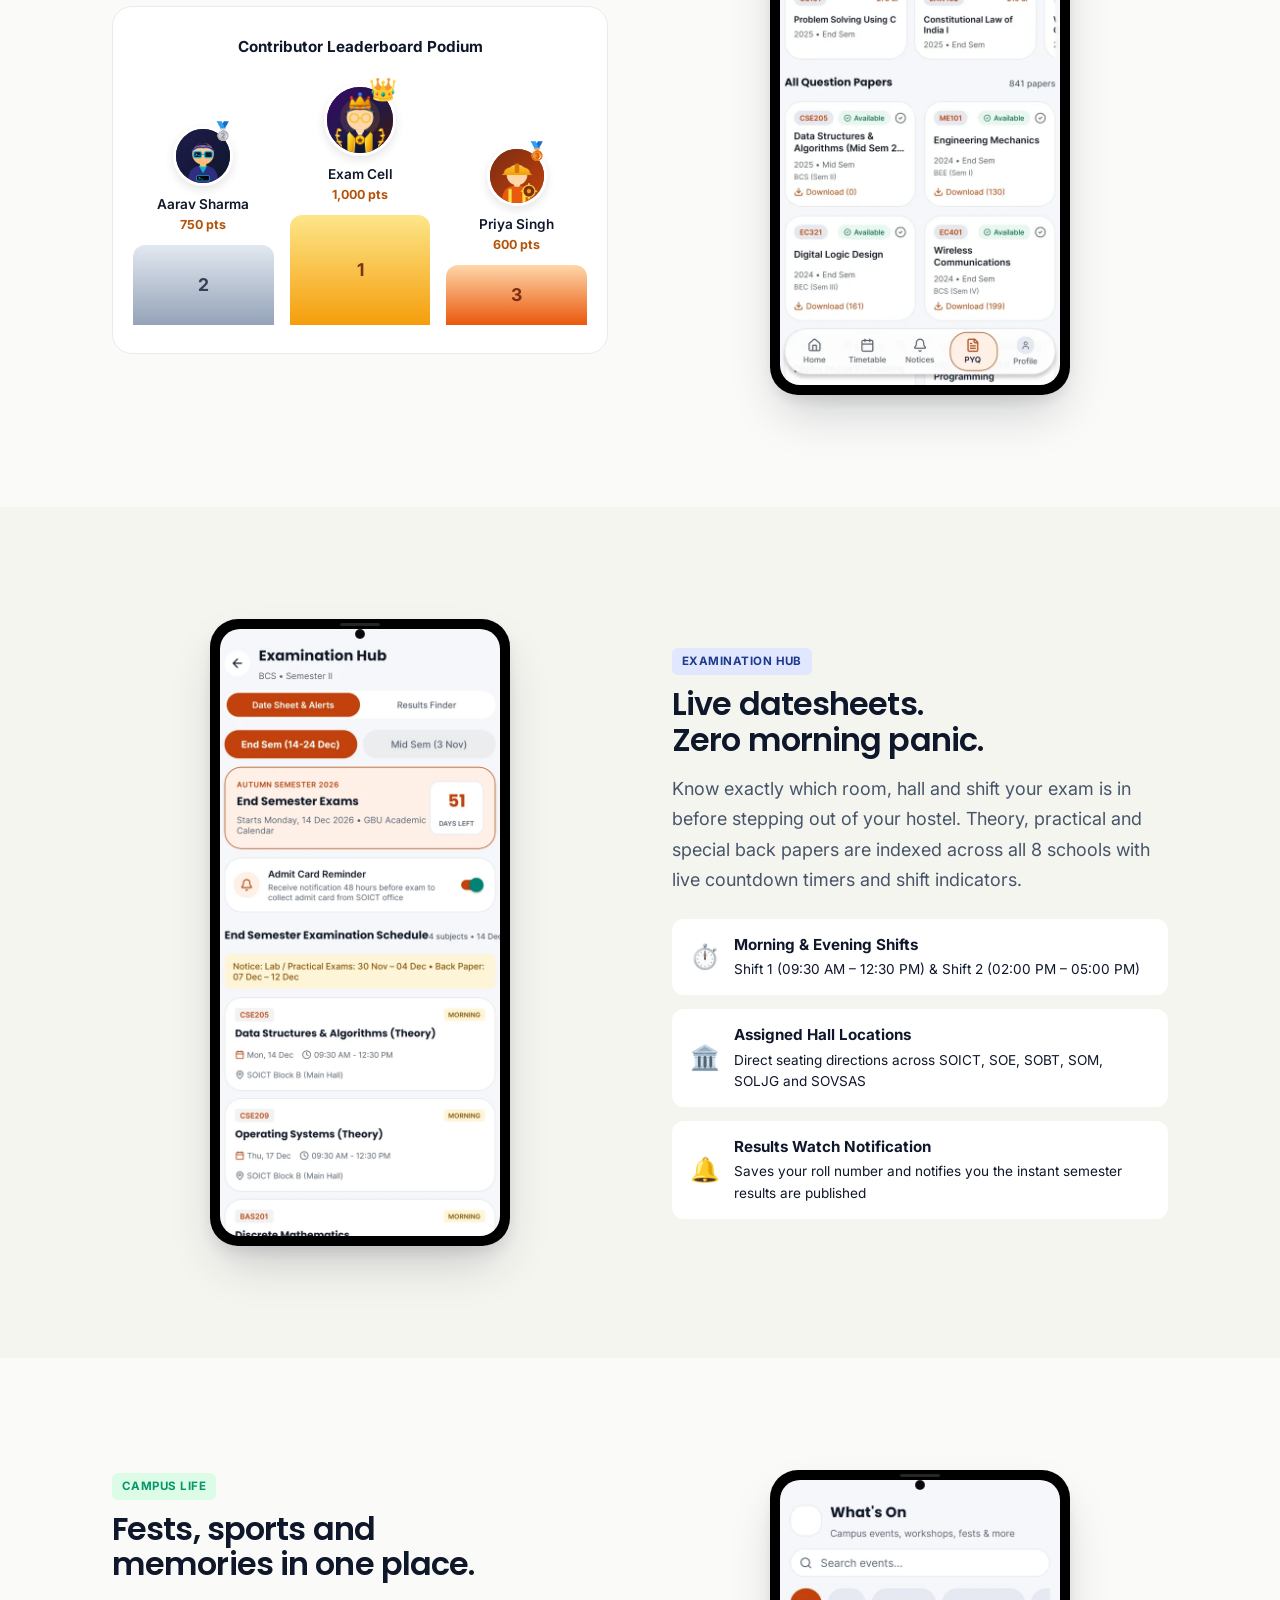
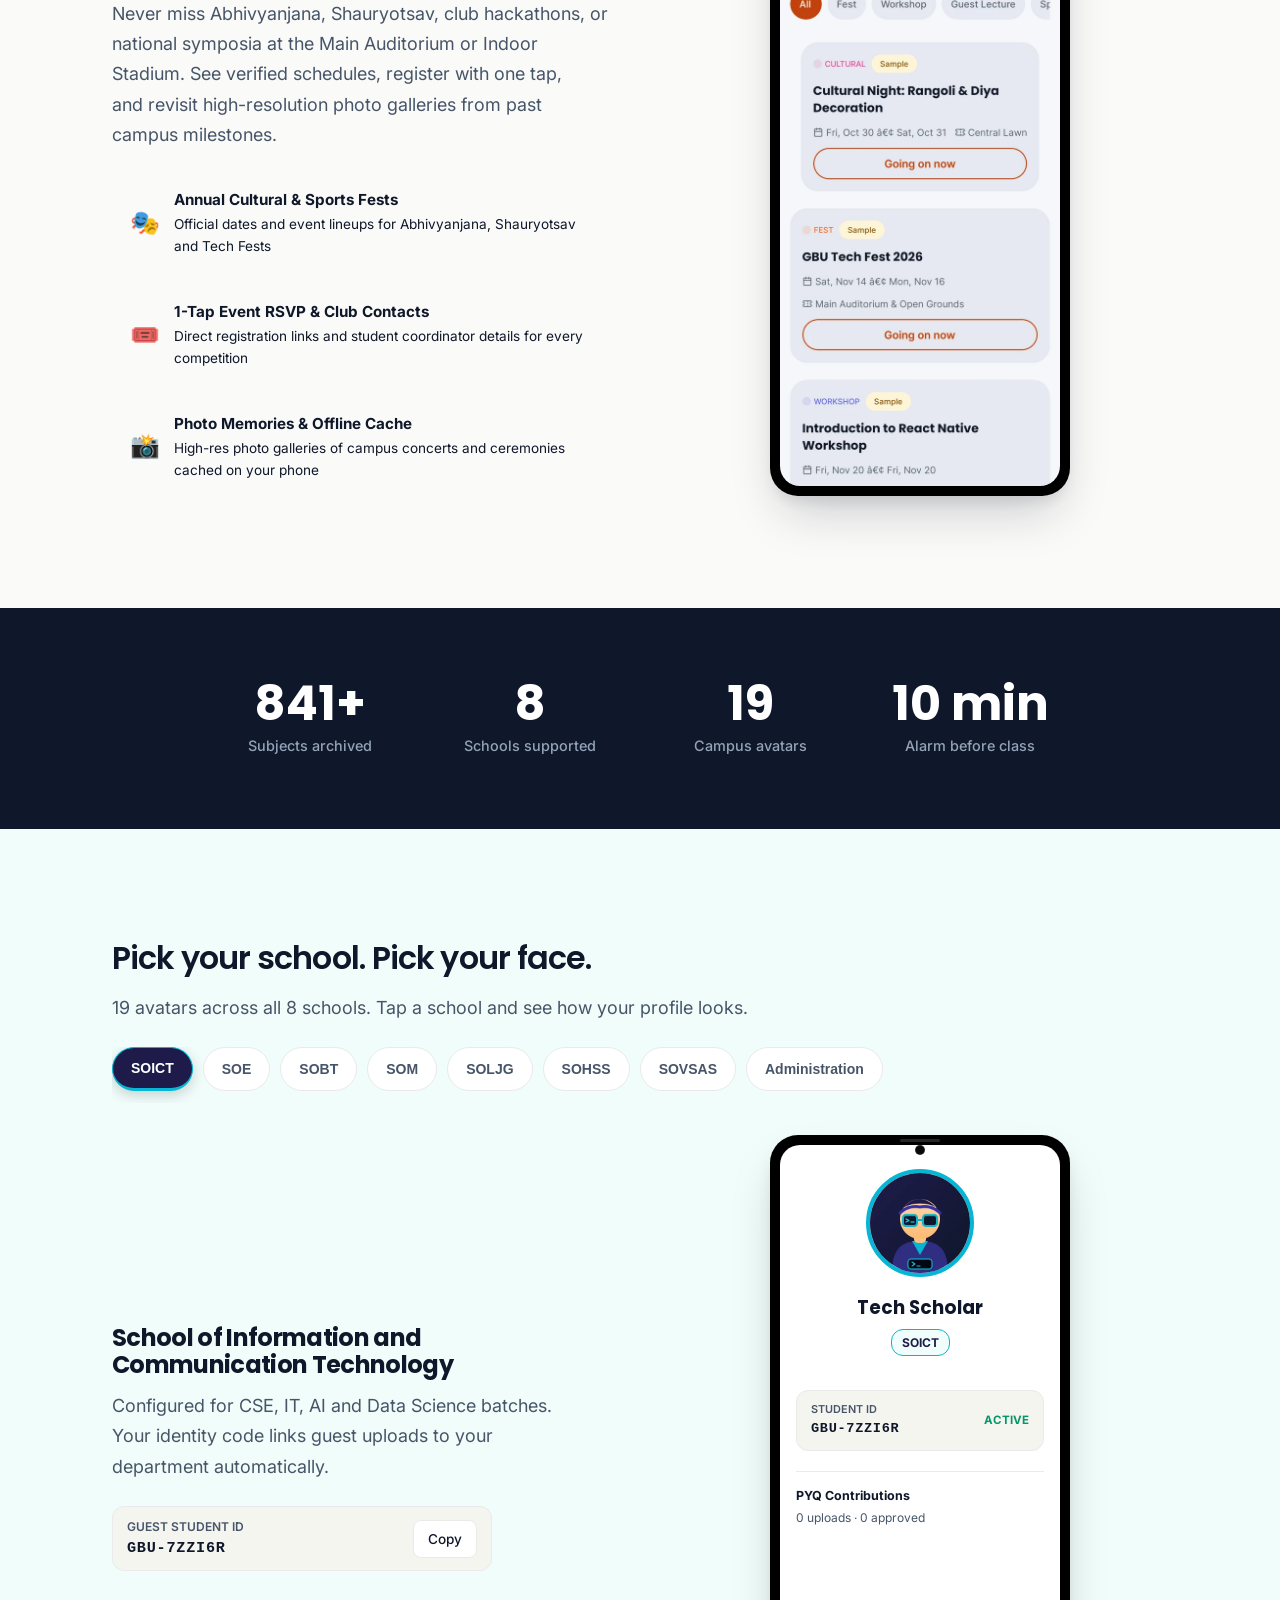
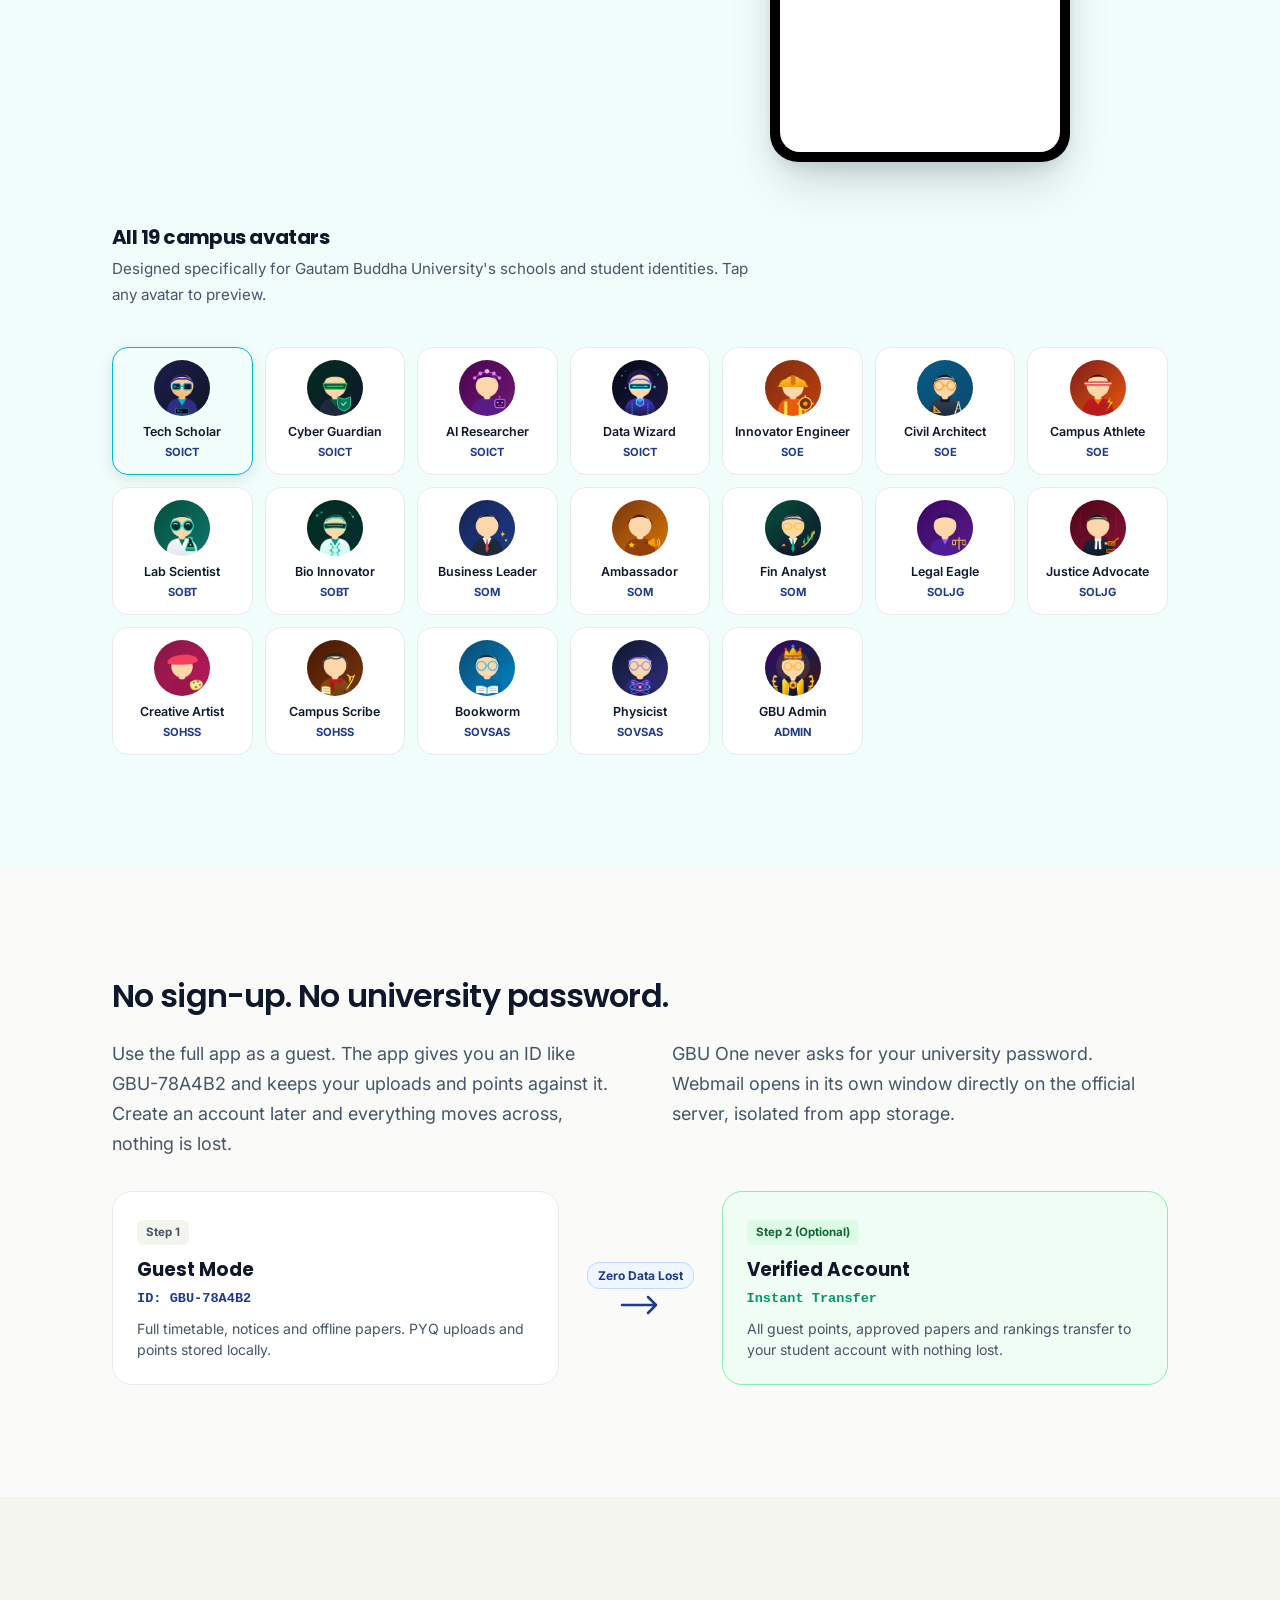
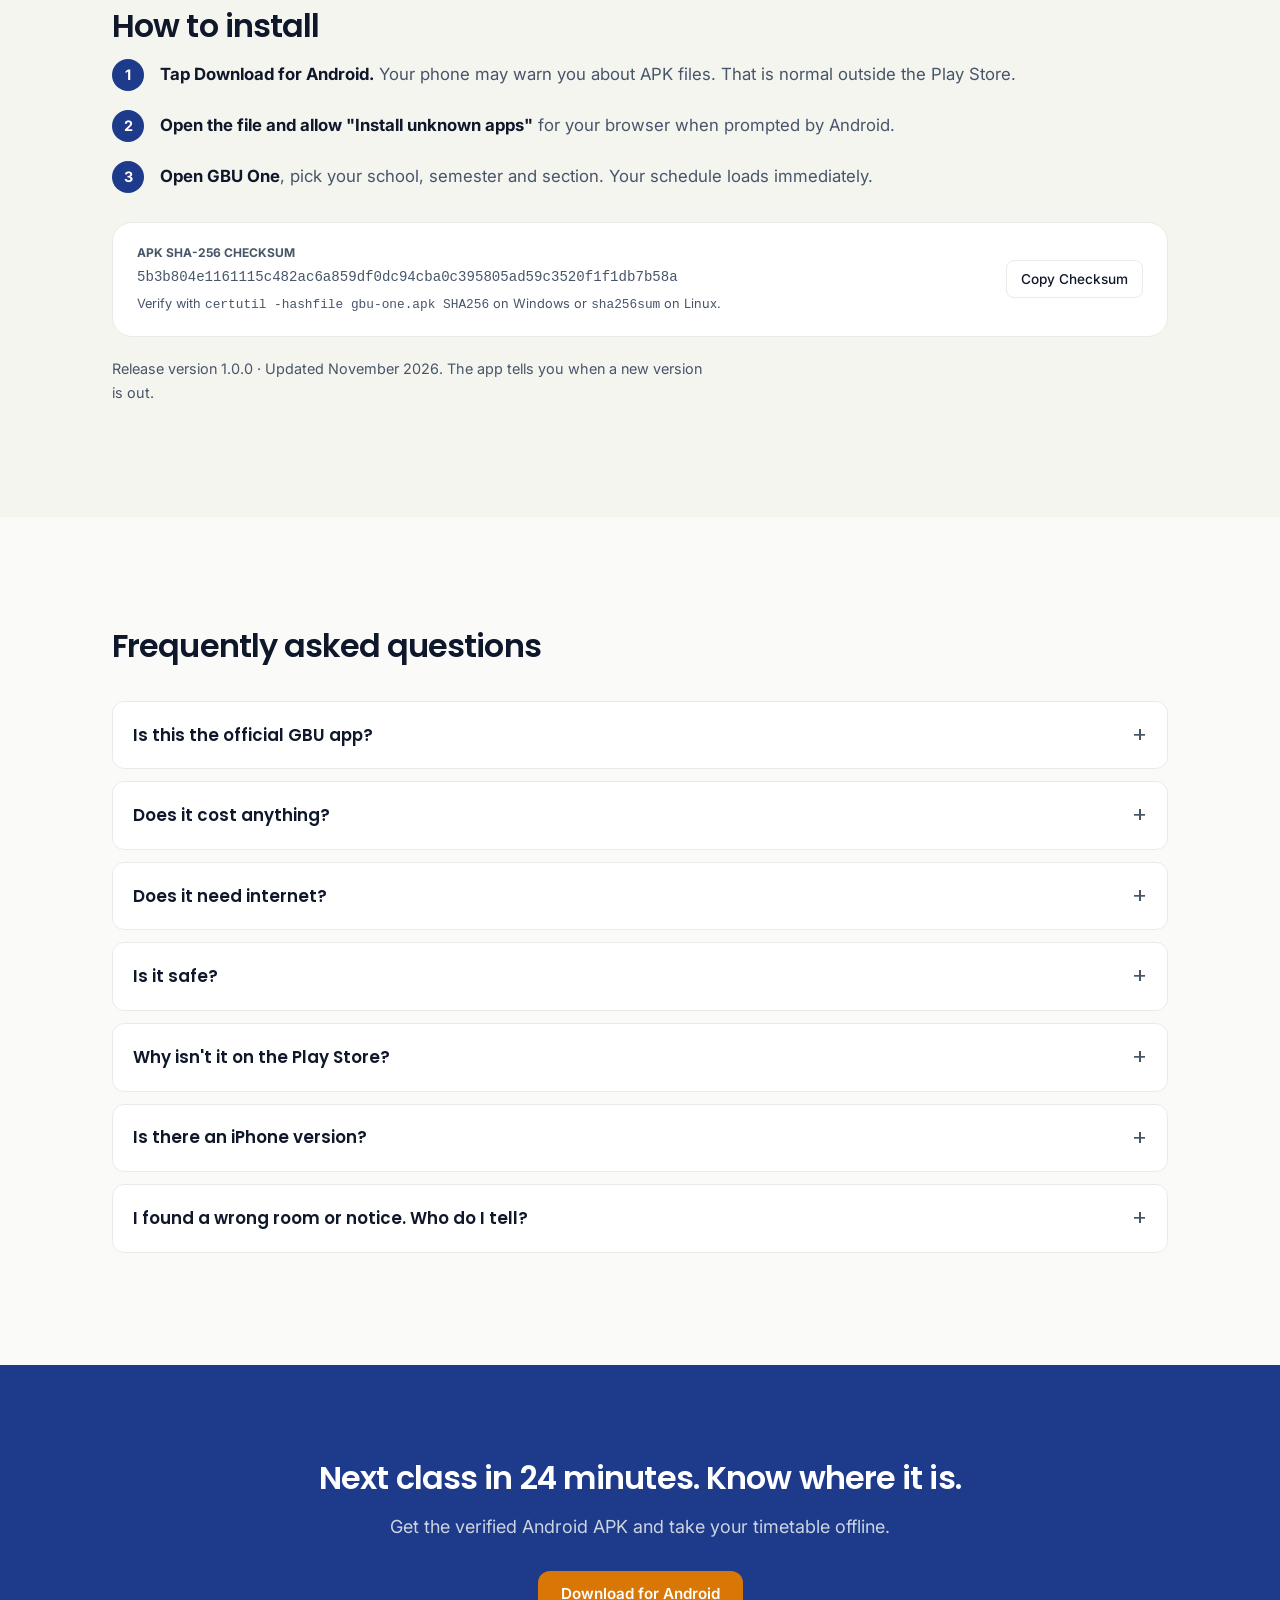
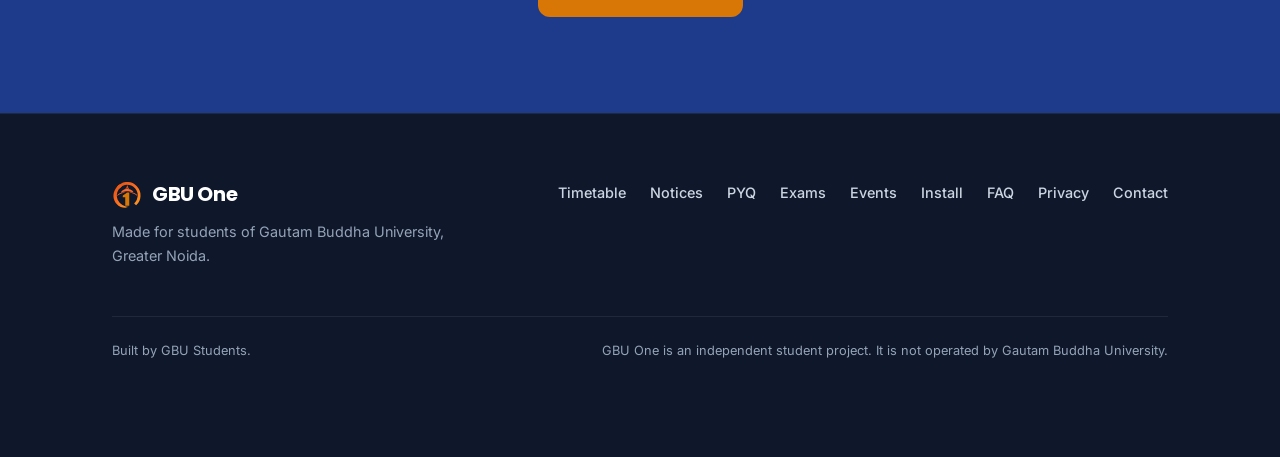
==== commit 602e7686: "fix: update APK SHA-256 checksum to official signed release" ====
--- a/index.html
+++ b/index.html
@@ -1972,7 +1972,7 @@
         <div class="checksum-box">
           <div>
             <div style="font-size: 0.75rem; color: var(--ink-2); font-weight: 700; margin-bottom: 4px;">APK SHA-256 CHECKSUM</div>
-            <div class="checksum-code" id="sha256Text">2818181725f7c51ab0e90dbf434fc1f042b696f6d15c3b51f6f7fa4612bb90cc</div>
+            <div class="checksum-code" id="sha256Text">5b3b804e1161115c482ac6a859df0dc94cba0c395805ad59c3520f1f1db7b58a</div>
             <div style="font-size: 0.8rem; color: var(--ink-2); margin-top: 6px;">Verify with <code>certutil -hashfile gbu-one.apk SHA256</code> on Windows or <code>sha256sum</code> on Linux.</div>
           </div>
           <button type="button" class="btn btn-copy" id="copySha256Btn" aria-label="Copy APK SHA-256 hash">Copy Checksum</button>
@@ -2103,7 +2103,7 @@
       apkUrl: "assets/gbu-one-latest-release.apk",
       version: "1.0.0",
       apkSize: "123 MB",
-      sha256: "2818181725f7c51ab0e90dbf434fc1f042b696f6d15c3b51f6f7fa4612bb90cc",
+      sha256: "5b3b804e1161115c482ac6a859df0dc94cba0c395805ad59c3520f1f1db7b58a",
       iosAvailable: false,
       contactEmail: "support@gbuone.space"
     };
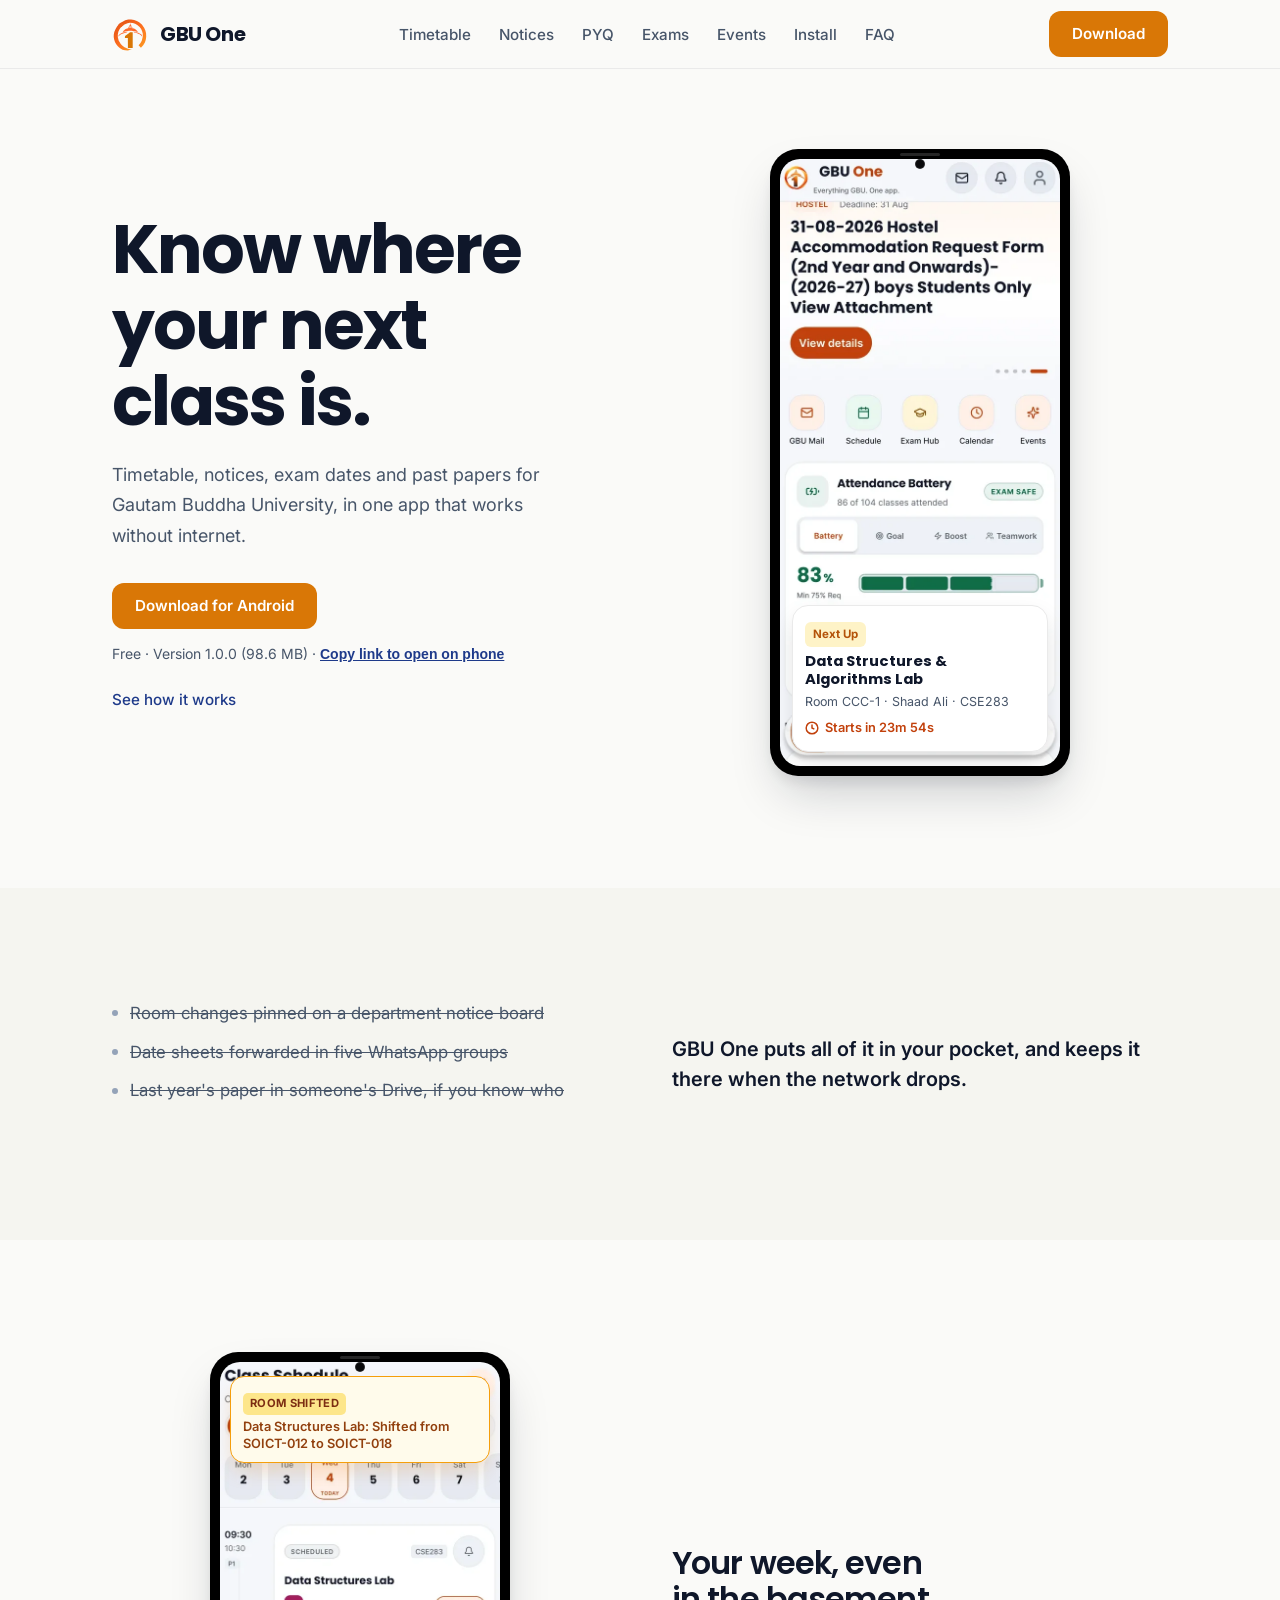
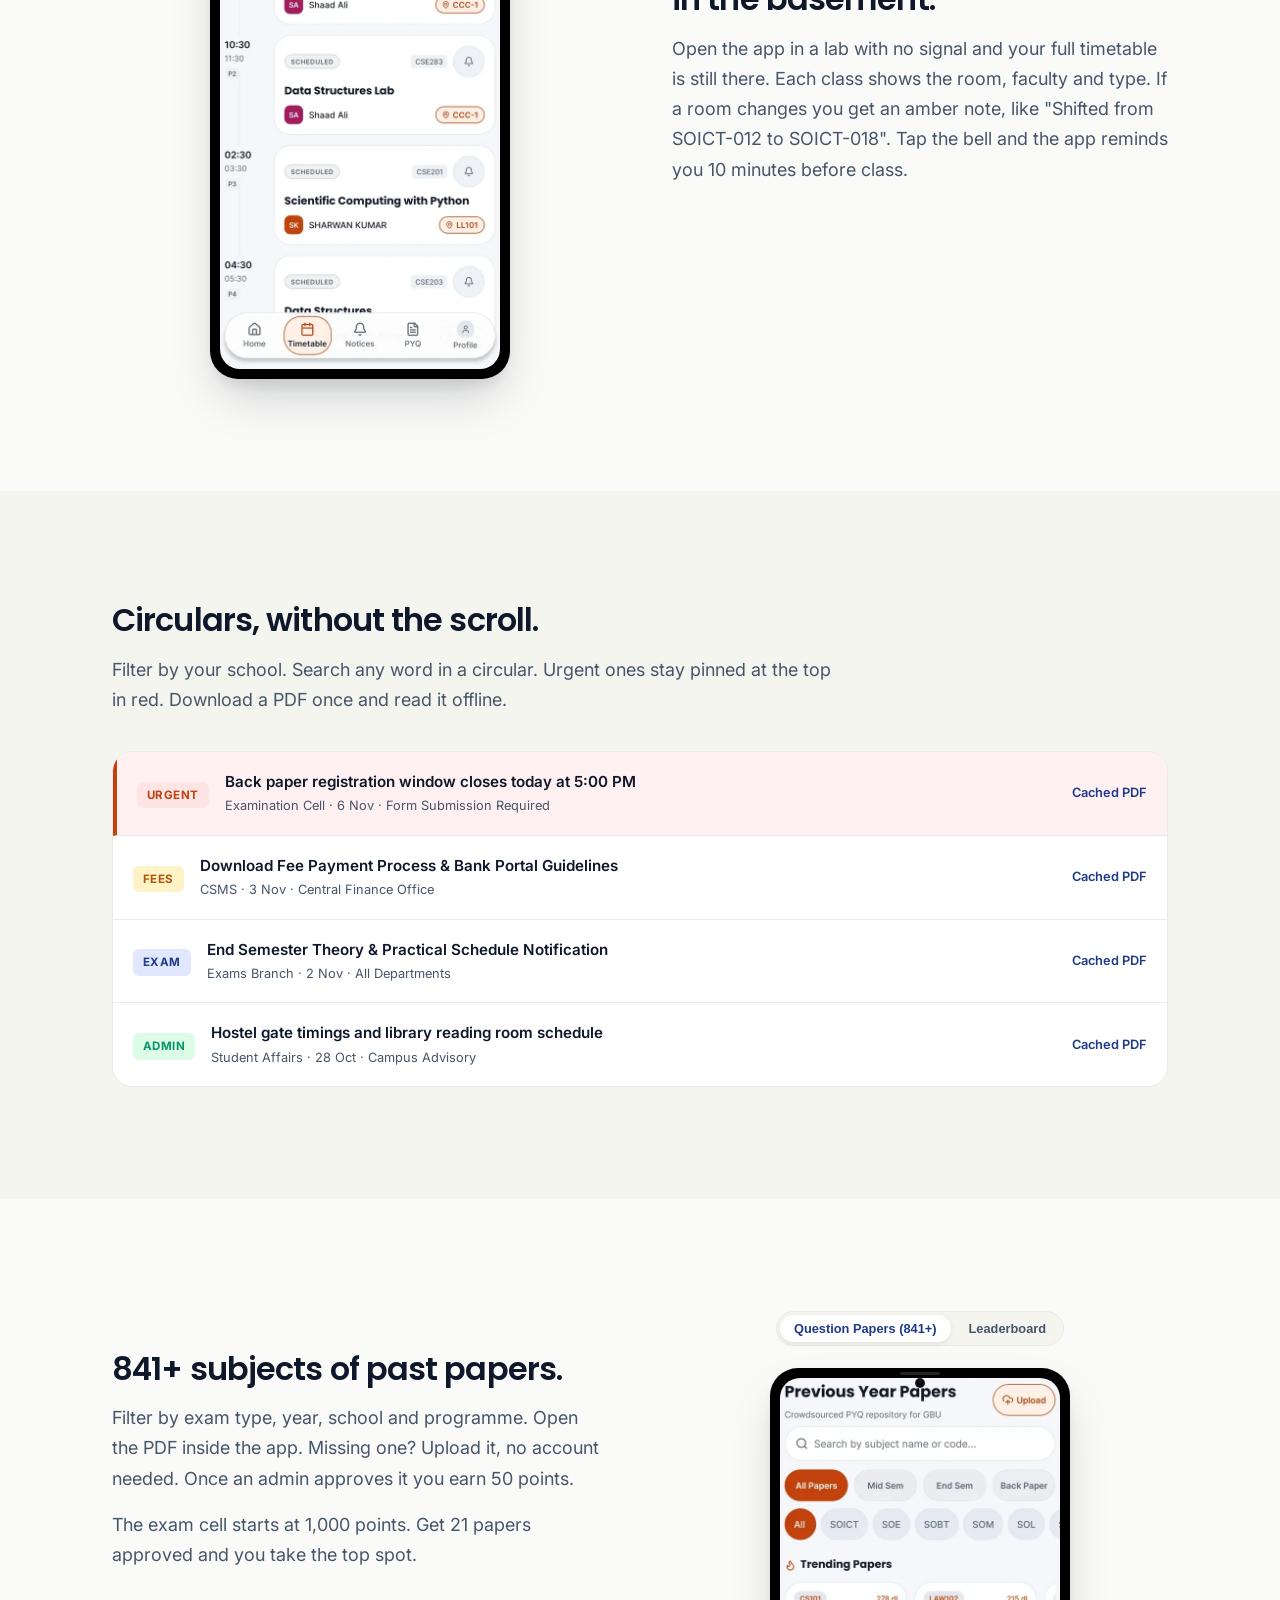
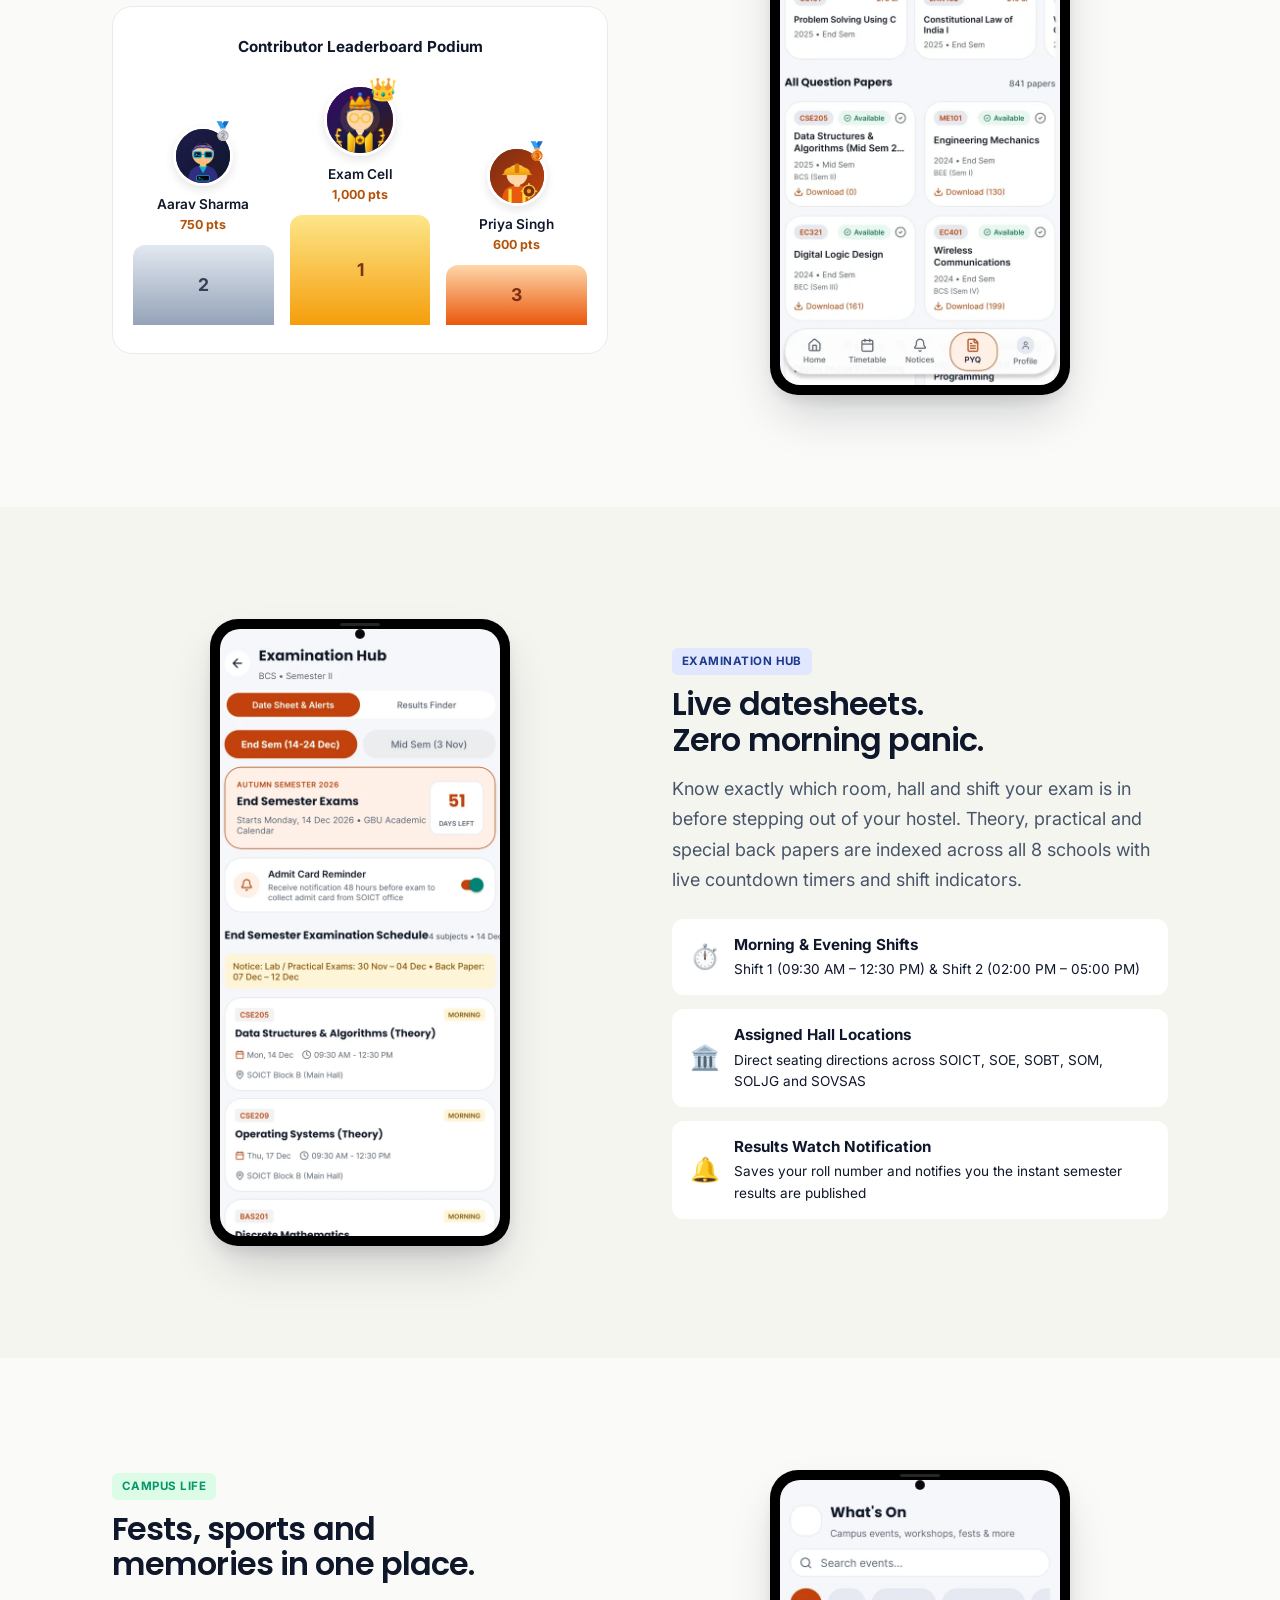
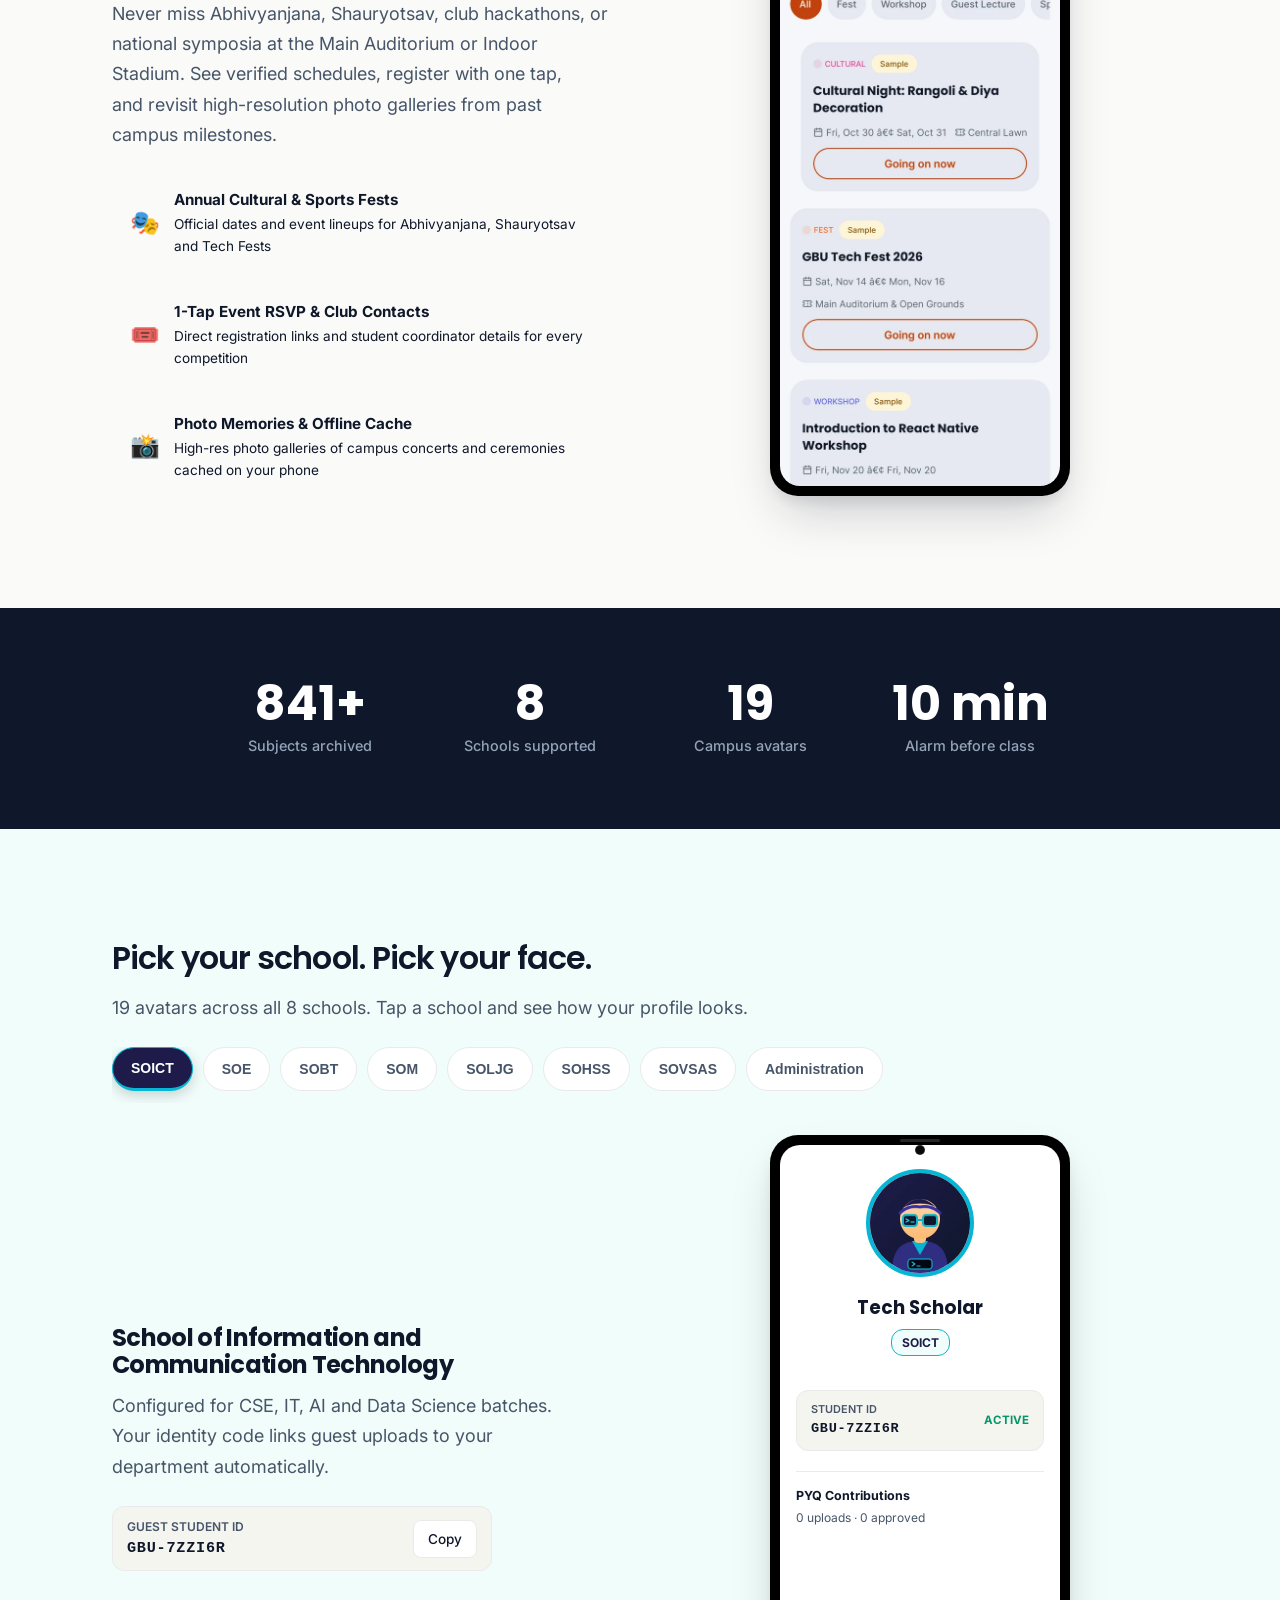
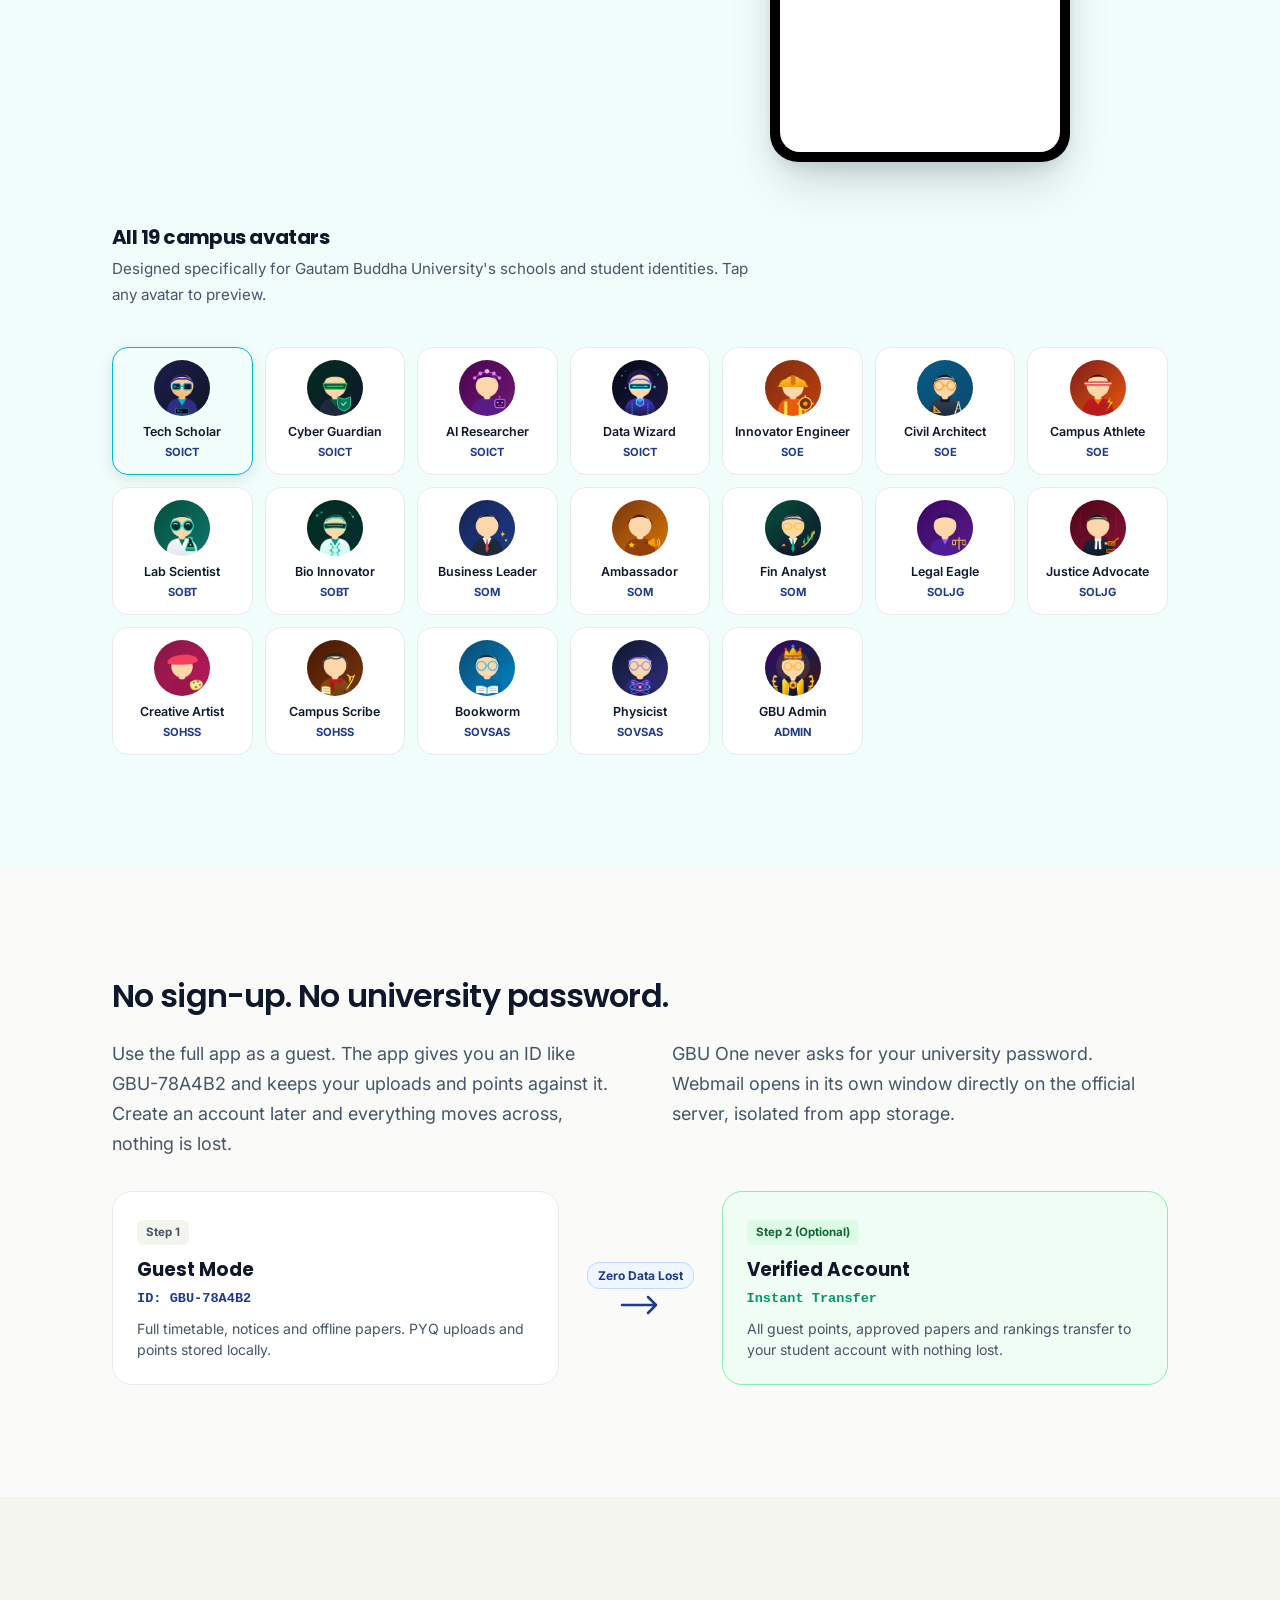
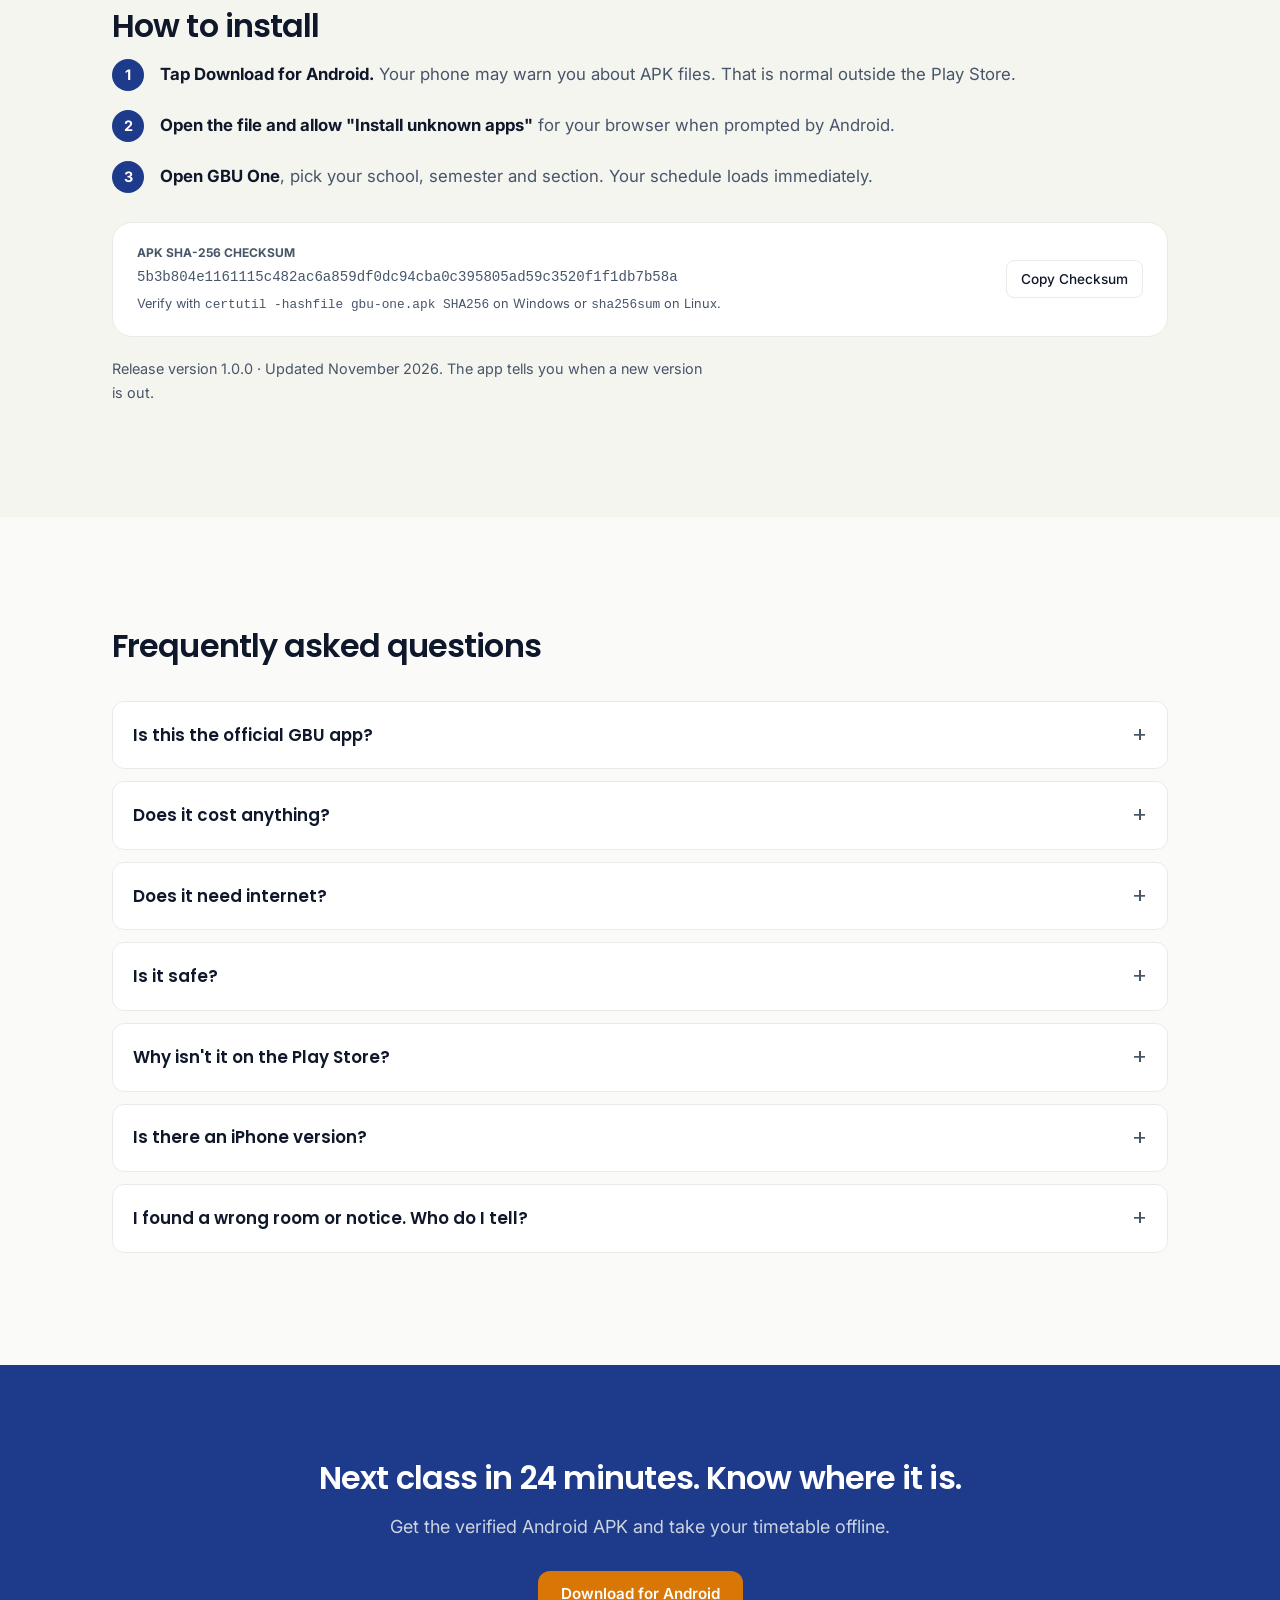
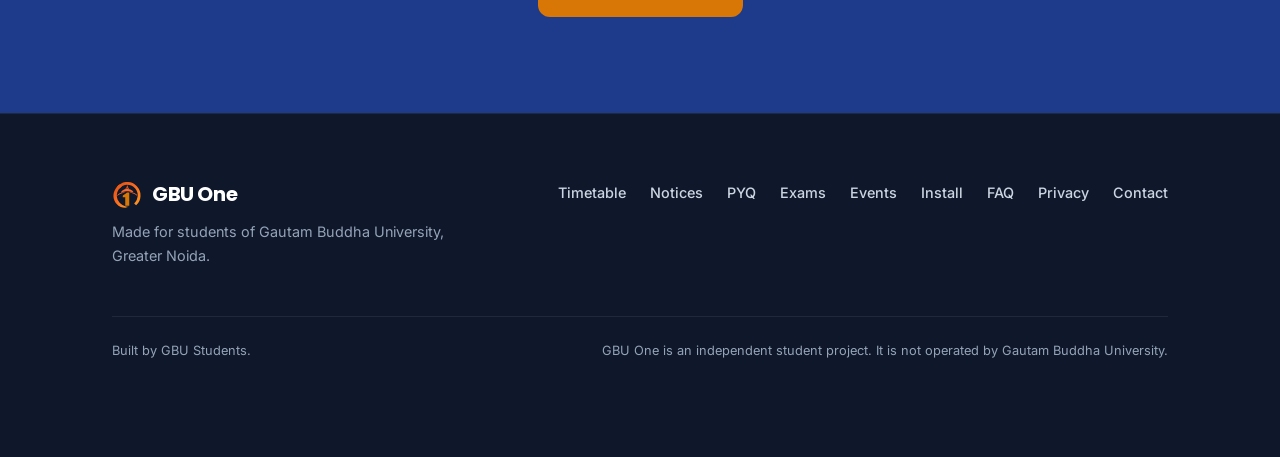
==== commit a870a319: "fix: direct APK download from release, correct size, wrap footer on mobile" ====
--- a/index.html
+++ b/index.html
@@ -1122,8 +1122,14 @@
     }
     .footer-nav {
       display: flex;
-      gap: 24px;
+      flex-wrap: wrap;
+      gap: 12px 20px;
       list-style: none;
+    }
+    @media (min-width: 768px) {
+      .footer-nav {
+        gap: 24px;
+      }
     }
     .footer-nav a {
       color: #CBD5E1;
@@ -1392,8 +1398,8 @@
             <p>Timetable, notices, exam dates and past papers for Gautam Buddha University, in one app that works without internet.</p>
             
             <div style="margin-top: 32px;" id="heroActionWrapper">
-              <a href="assets/gbu-one-latest-release.apk" class="btn btn-gold action-download-btn" id="heroDownloadBtn" download>Download for Android</a>
-              <div class="hero-meta" id="heroMetaText">Free. Version 1.0.0 · 123 MB · No sign-up needed</div>
+              <a href="https://github.com/acro777x/gbuone-landing-page/releases/latest/download/gbu-one.apk" class="btn btn-gold action-download-btn" id="heroDownloadBtn" download>Download for Android</a>
+              <div class="hero-meta" id="heroMetaText">Free. Version 1.0.0 · 98.6 MB · No sign-up needed</div>
             </div>
 
             <div class="hero-sublinks">
@@ -2045,7 +2051,7 @@
         <h2>Next class in 24 minutes. Know where it is.</h2>
         <p>Get the verified Android APK and take your timetable offline.</p>
         <div id="closingActionWrapper">
-          <a href="assets/gbu-one-latest-release.apk" class="btn btn-gold action-download-btn" id="closingDownloadBtn" download>Download for Android</a>
+          <a href="https://github.com/acro777x/gbuone-landing-page/releases/latest/download/gbu-one.apk" class="btn btn-gold action-download-btn" id="closingDownloadBtn" download>Download for Android</a>
         </div>
       </div>
     </section>
@@ -2091,7 +2097,7 @@
       <img src="assets/logo.svg" alt="" width="24" height="24">
       <span>GBU One</span>
     </div>
-    <a href="assets/gbu-one-latest-release.apk" class="btn btn-gold action-download-btn" id="stickyDownloadBtn" download>Download</a>
+    <a href="https://github.com/acro777x/gbuone-landing-page/releases/latest/download/gbu-one.apk" class="btn btn-gold action-download-btn" id="stickyDownloadBtn" download>Download</a>
   </div>
 
   <!-- Toast Notification Container -->
@@ -2100,9 +2106,9 @@
   <script>
     /* Configuration Object per docs/04_INTERACTIONS_AND_MOBILE_RULES.md */
     const CONFIG = {
-      apkUrl: "assets/gbu-one-latest-release.apk",
+      apkUrl: "https://github.com/acro777x/gbuone-landing-page/releases/latest/download/gbu-one.apk",
       version: "1.0.0",
-      apkSize: "123 MB",
+      apkSize: "98.6 MB",
       sha256: "5b3b804e1161115c482ac6a859df0dc94cba0c395805ad59c3520f1f1db7b58a",
       iosAvailable: false,
       contactEmail: "support@gbuone.space"
